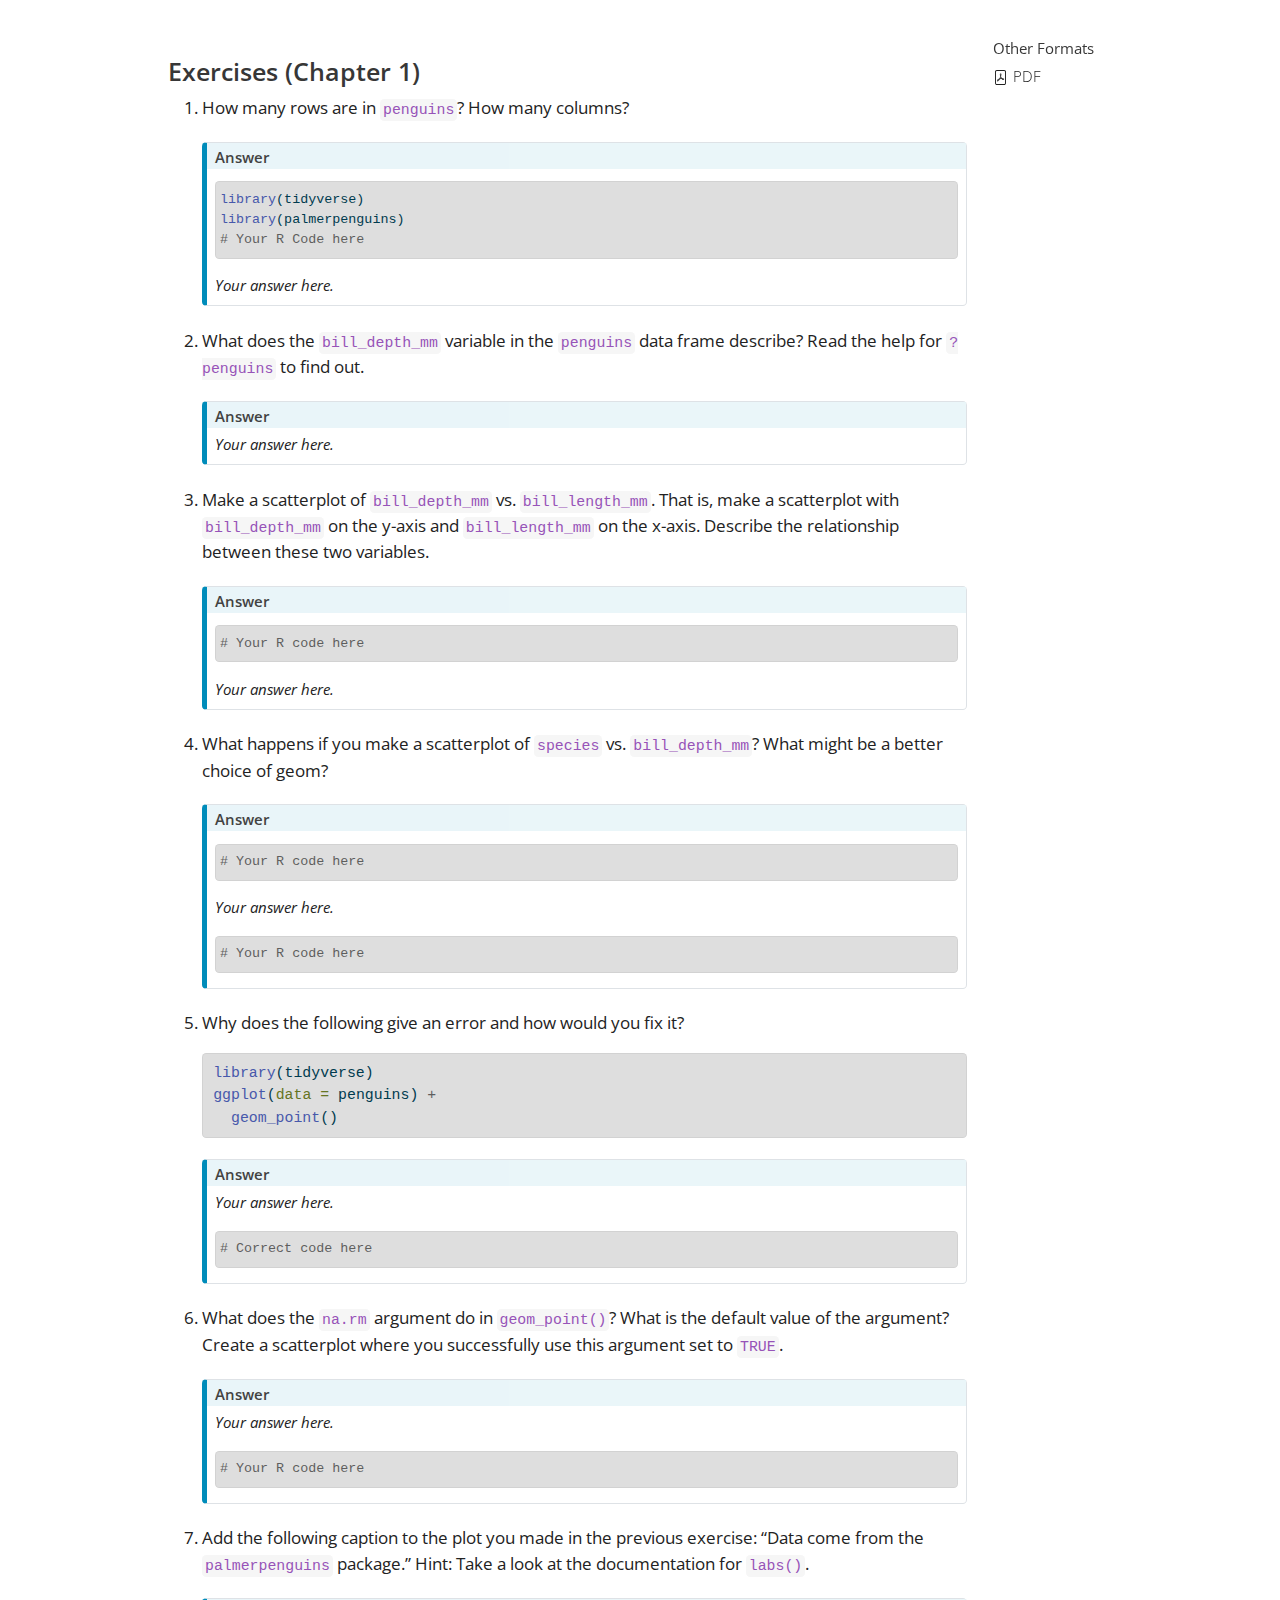
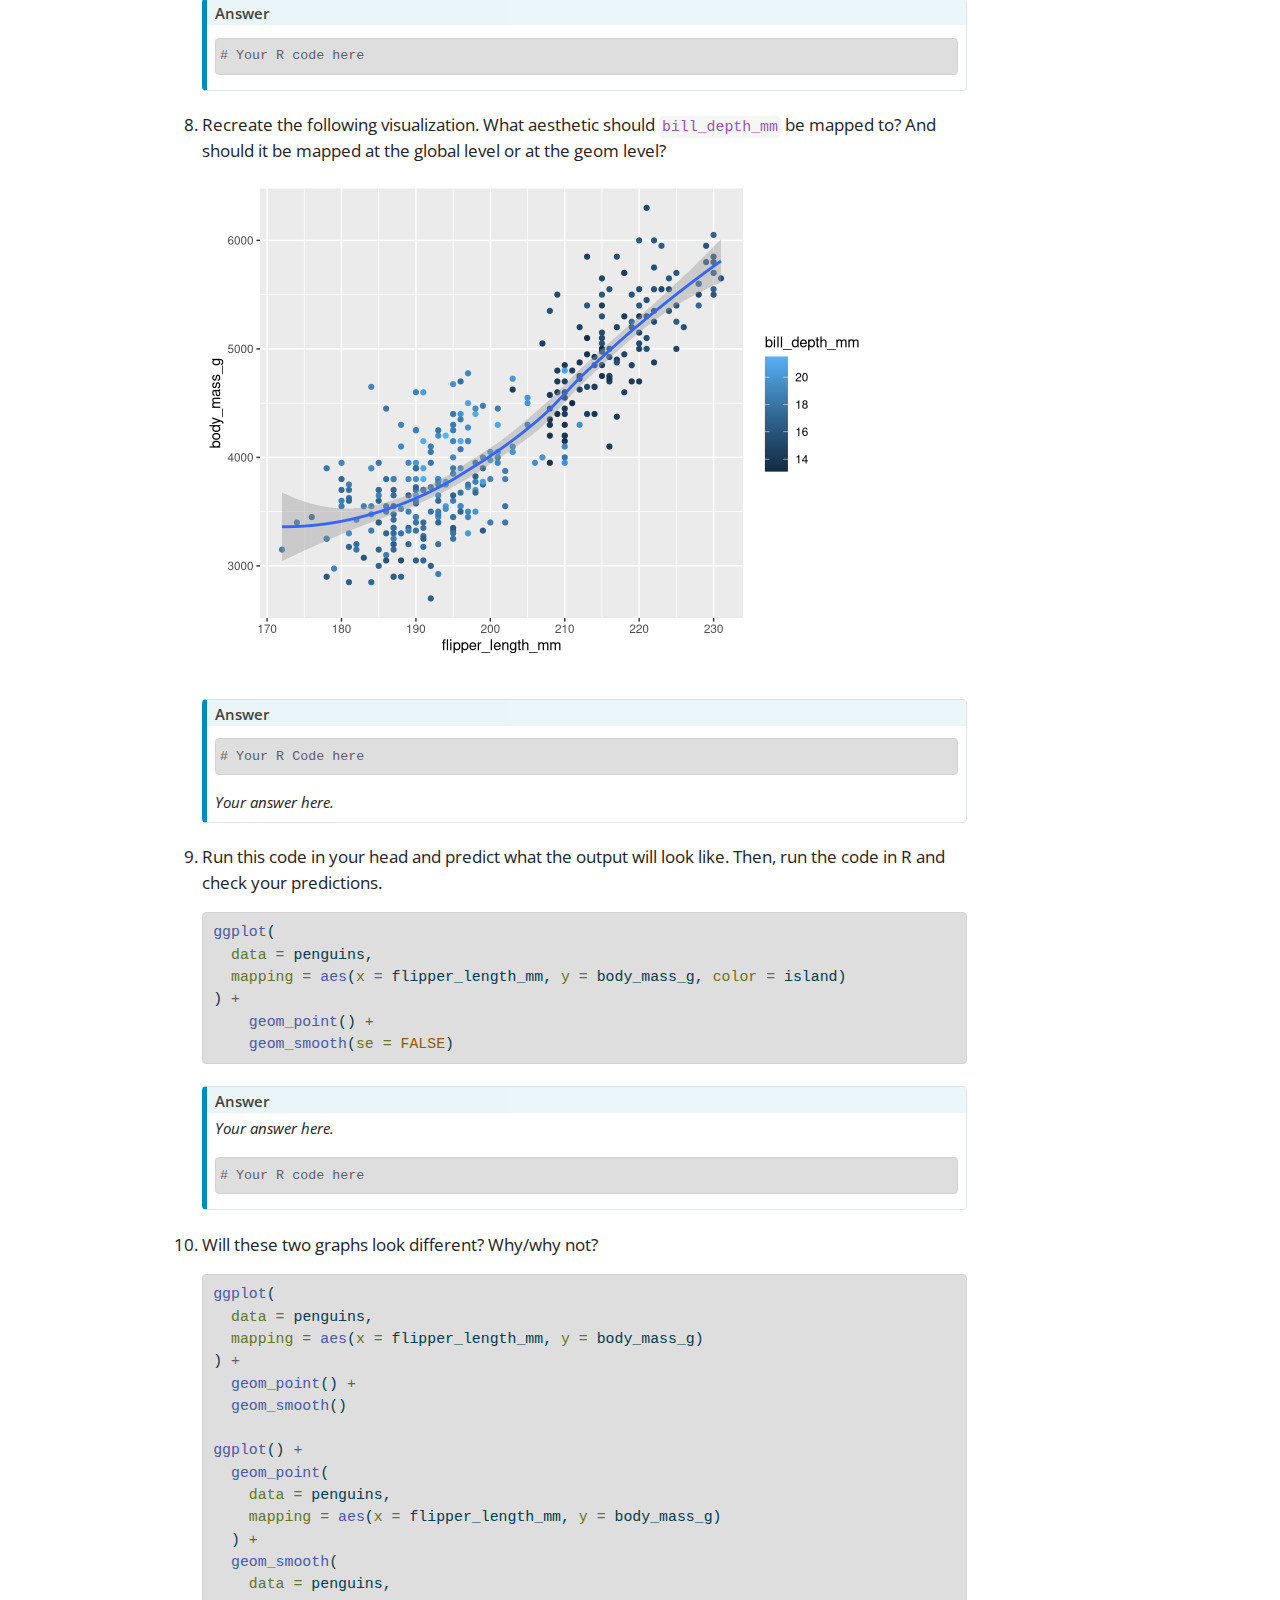
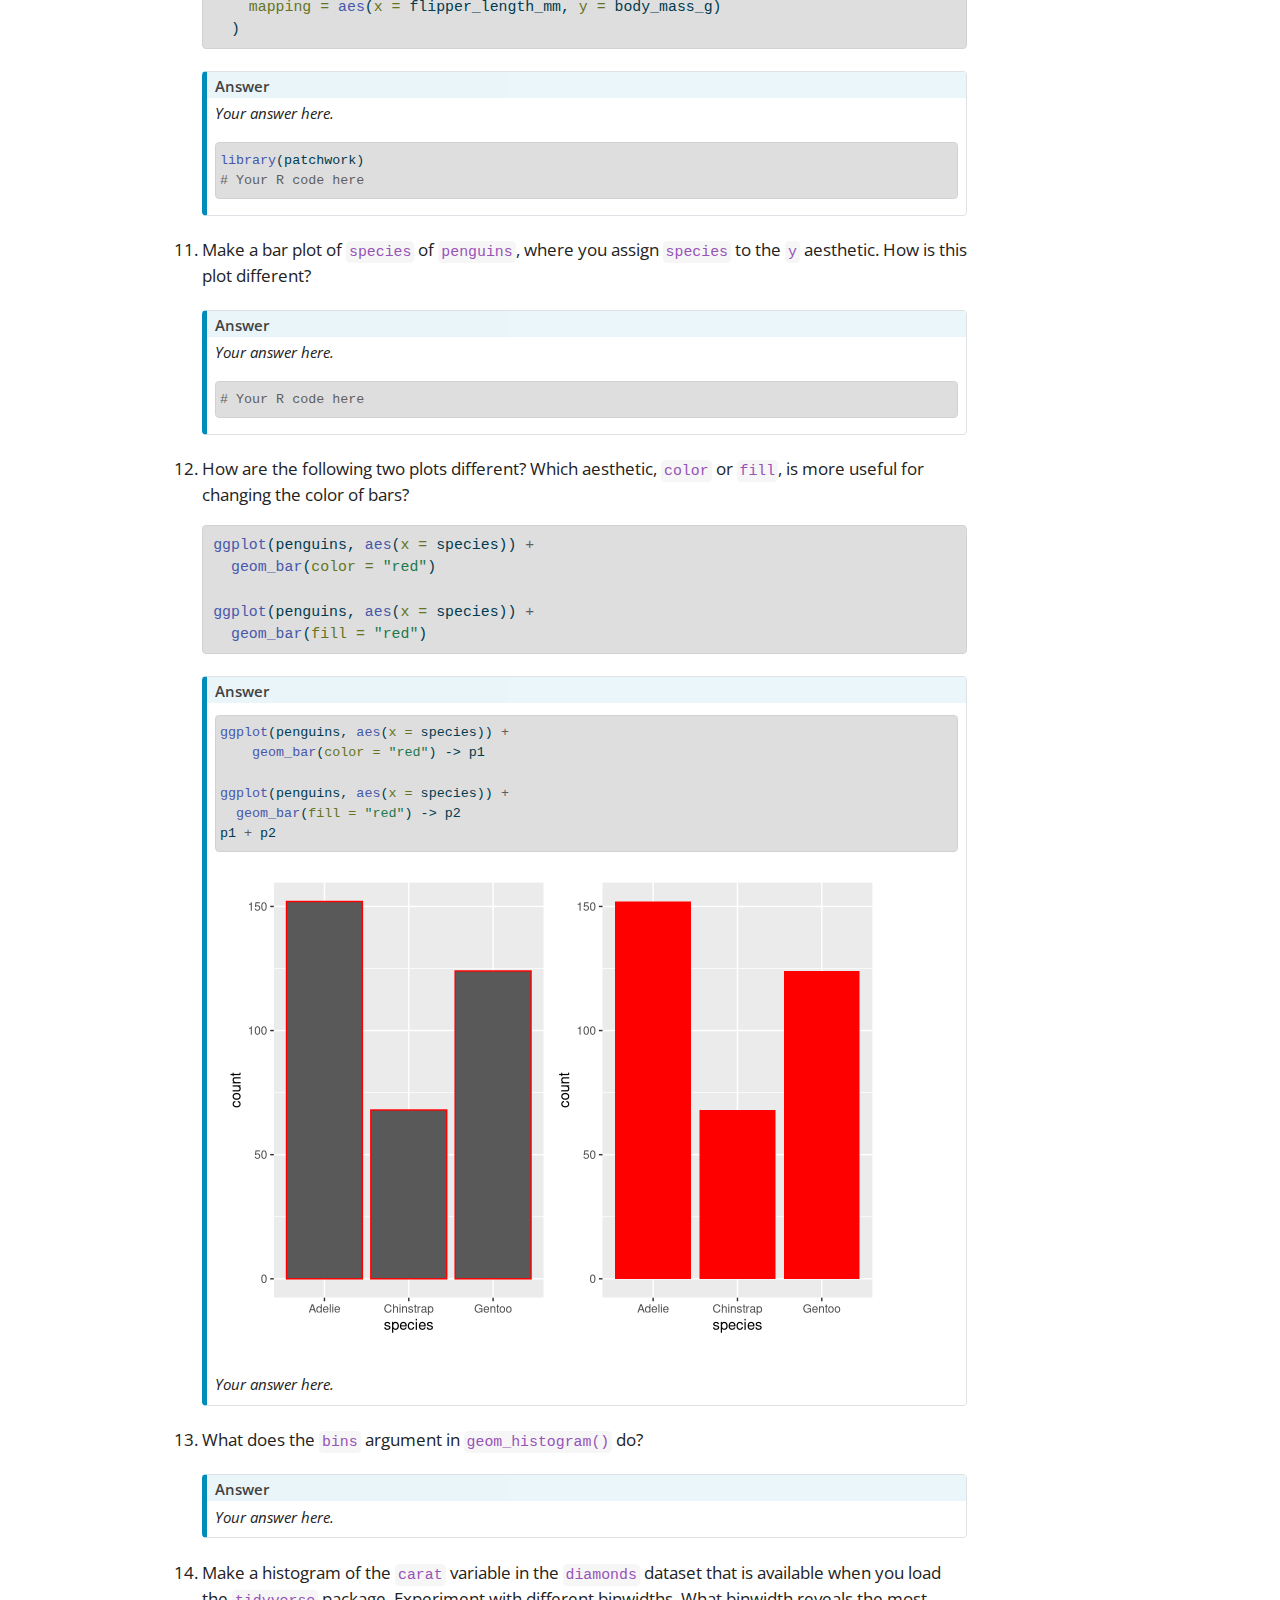
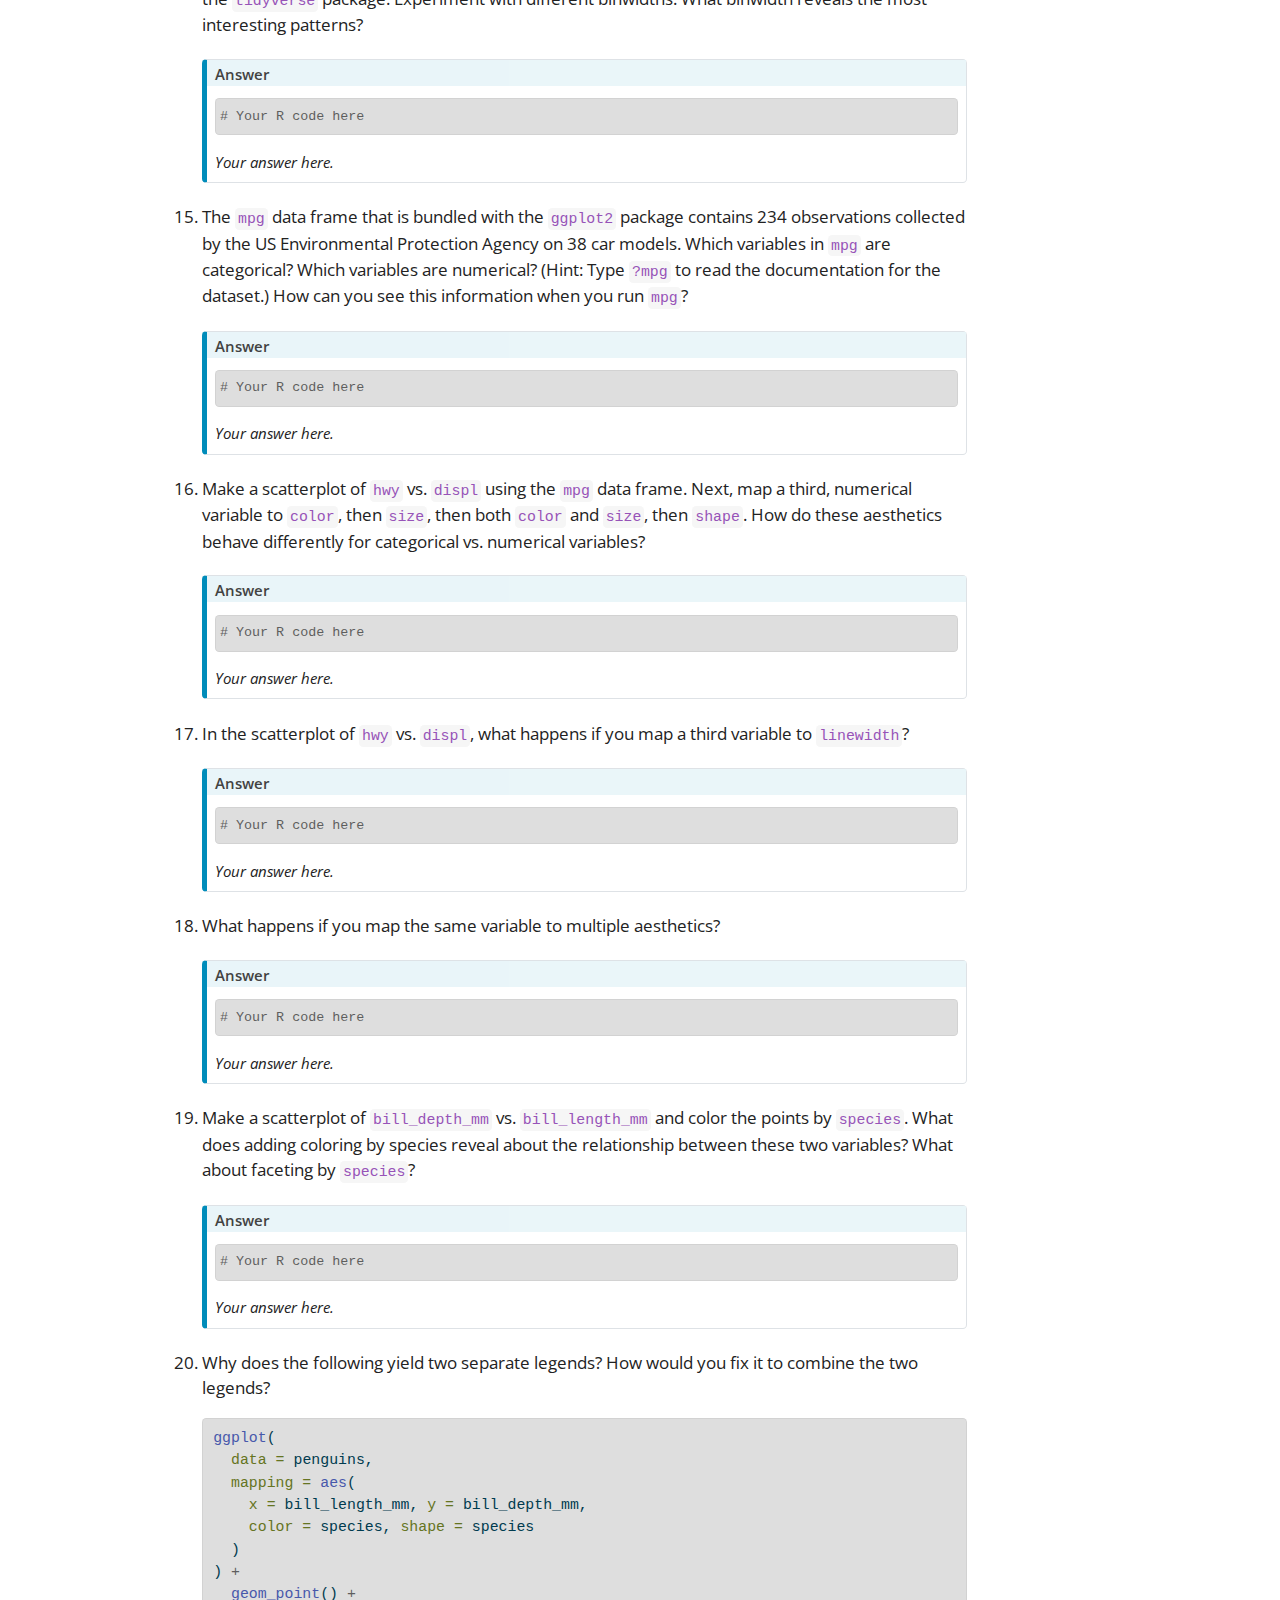
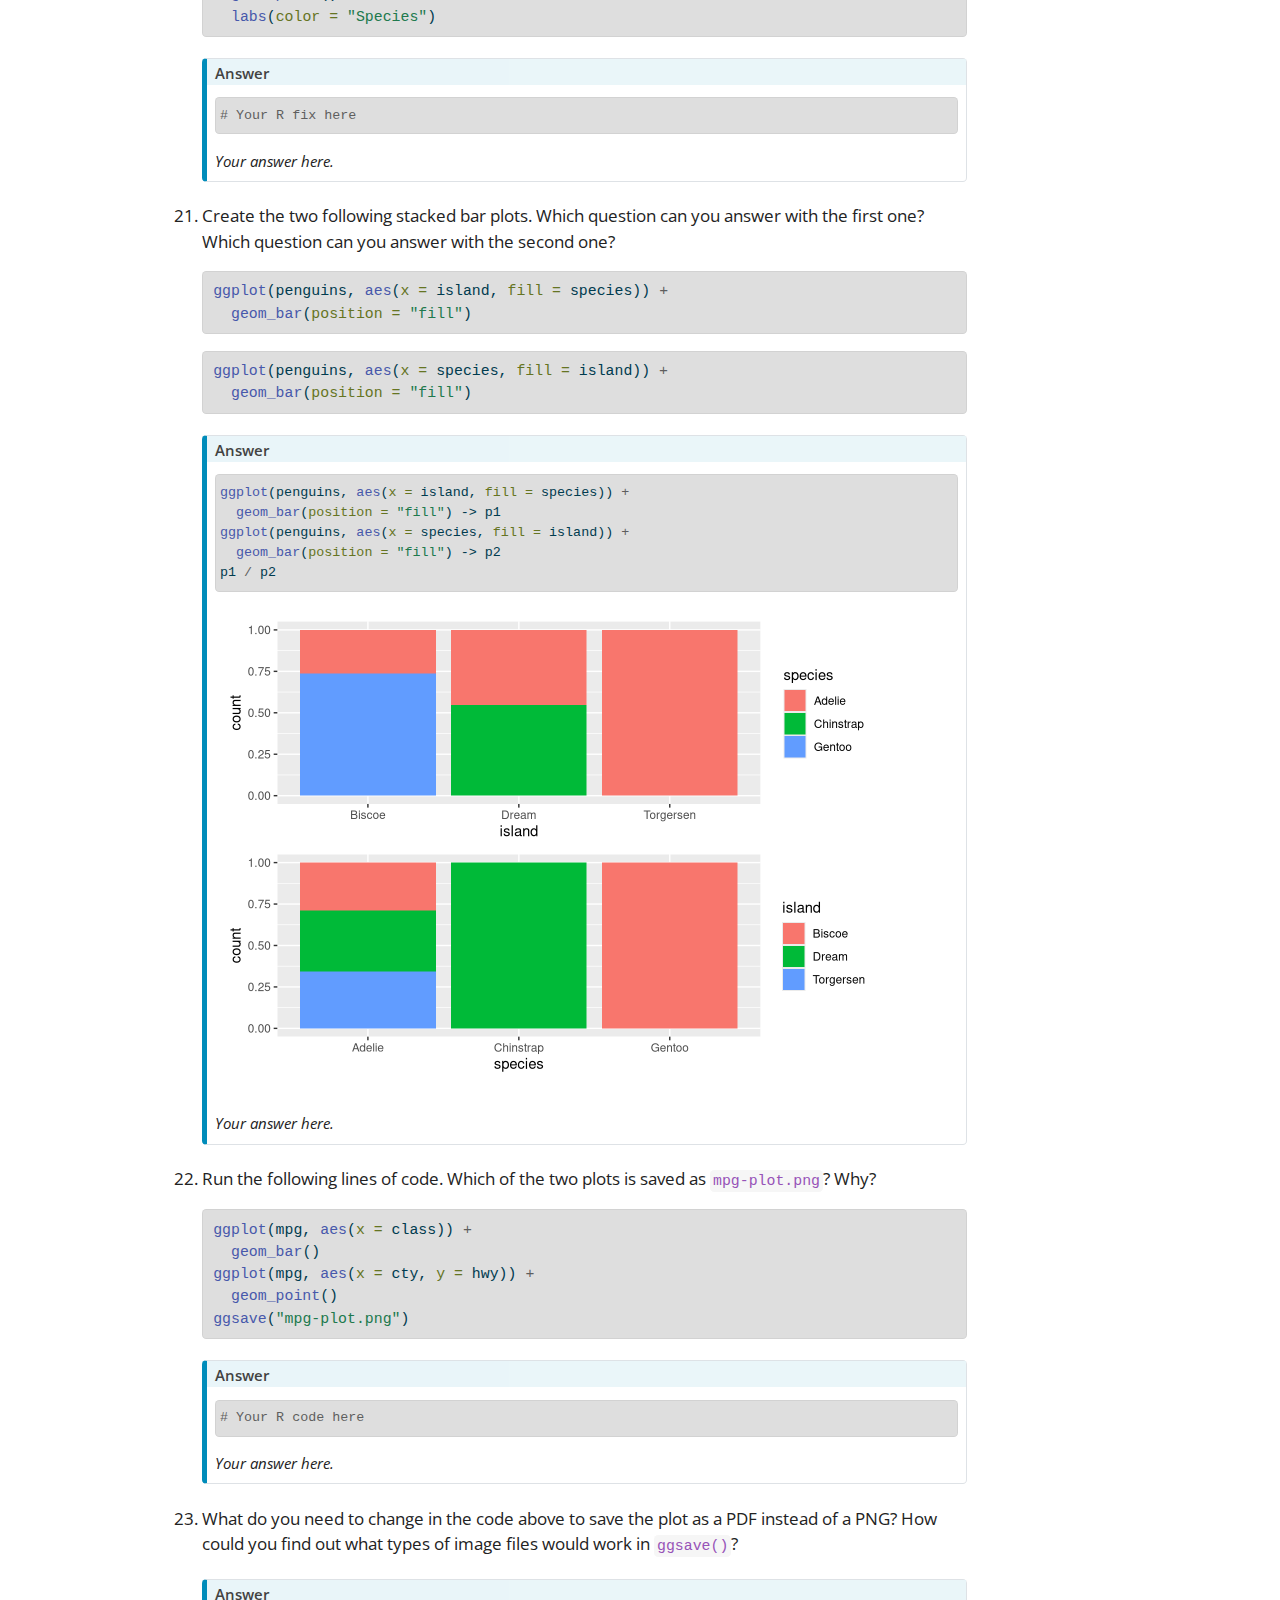
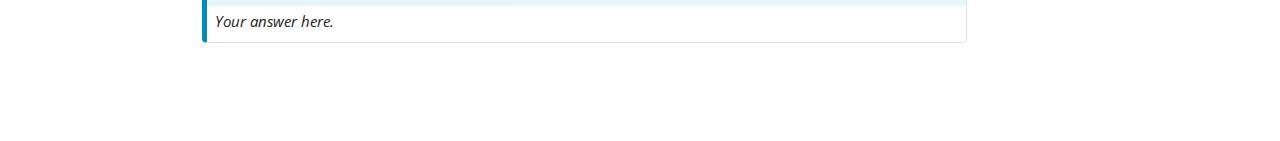
==== docs/CH01.html @ eb2d3bdd "tweakers" ====
<!DOCTYPE html>
<html xmlns="http://www.w3.org/1999/xhtml" lang="en" xml:lang="en"><head>

<meta charset="utf-8">
<meta name="generator" content="quarto-1.3.433">

<meta name="viewport" content="width=device-width, initial-scale=1.0, user-scalable=yes">


<title>ch01</title>
<style>
code{white-space: pre-wrap;}
span.smallcaps{font-variant: small-caps;}
div.columns{display: flex; gap: min(4vw, 1.5em);}
div.column{flex: auto; overflow-x: auto;}
div.hanging-indent{margin-left: 1.5em; text-indent: -1.5em;}
ul.task-list{list-style: none;}
ul.task-list li input[type="checkbox"] {
  width: 0.8em;
  margin: 0 0.8em 0.2em -1em; /* quarto-specific, see https://github.com/quarto-dev/quarto-cli/issues/4556 */ 
  vertical-align: middle;
}
/* CSS for syntax highlighting */
pre > code.sourceCode { white-space: pre; position: relative; }
pre > code.sourceCode > span { display: inline-block; line-height: 1.25; }
pre > code.sourceCode > span:empty { height: 1.2em; }
.sourceCode { overflow: visible; }
code.sourceCode > span { color: inherit; text-decoration: inherit; }
div.sourceCode { margin: 1em 0; }
pre.sourceCode { margin: 0; }
@media screen {
div.sourceCode { overflow: auto; }
}
@media print {
pre > code.sourceCode { white-space: pre-wrap; }
pre > code.sourceCode > span { text-indent: -5em; padding-left: 5em; }
}
pre.numberSource code
  { counter-reset: source-line 0; }
pre.numberSource code > span
  { position: relative; left: -4em; counter-increment: source-line; }
pre.numberSource code > span > a:first-child::before
  { content: counter(source-line);
    position: relative; left: -1em; text-align: right; vertical-align: baseline;
    border: none; display: inline-block;
    -webkit-touch-callout: none; -webkit-user-select: none;
    -khtml-user-select: none; -moz-user-select: none;
    -ms-user-select: none; user-select: none;
    padding: 0 4px; width: 4em;
  }
pre.numberSource { margin-left: 3em;  padding-left: 4px; }
div.sourceCode
  {   }
@media screen {
pre > code.sourceCode > span > a:first-child::before { text-decoration: underline; }
}
</style>


<script src="site_libs/quarto-nav/quarto-nav.js"></script>
<script src="site_libs/clipboard/clipboard.min.js"></script>
<script src="site_libs/quarto-search/autocomplete.umd.js"></script>
<script src="site_libs/quarto-search/fuse.min.js"></script>
<script src="site_libs/quarto-search/quarto-search.js"></script>
<meta name="quarto:offset" content="./">
<script src="site_libs/quarto-html/quarto.js"></script>
<script src="site_libs/quarto-html/popper.min.js"></script>
<script src="site_libs/quarto-html/tippy.umd.min.js"></script>
<script src="site_libs/quarto-html/anchor.min.js"></script>
<link href="site_libs/quarto-html/tippy.css" rel="stylesheet">
<link href="site_libs/quarto-html/quarto-syntax-highlighting.css" rel="stylesheet" id="quarto-text-highlighting-styles">
<script src="site_libs/bootstrap/bootstrap.min.js"></script>
<link href="site_libs/bootstrap/bootstrap-icons.css" rel="stylesheet">
<link href="site_libs/bootstrap/bootstrap.min.css" rel="stylesheet" id="quarto-bootstrap" data-mode="light">
<script id="quarto-search-options" type="application/json">{
  "location": "sidebar",
  "copy-button": false,
  "collapse-after": 3,
  "panel-placement": "start",
  "type": "textbox",
  "limit": 20,
  "language": {
    "search-no-results-text": "No results",
    "search-matching-documents-text": "matching documents",
    "search-copy-link-title": "Copy link to search",
    "search-hide-matches-text": "Hide additional matches",
    "search-more-match-text": "more match in this document",
    "search-more-matches-text": "more matches in this document",
    "search-clear-button-title": "Clear",
    "search-detached-cancel-button-title": "Cancel",
    "search-submit-button-title": "Submit",
    "search-label": "Search"
  }
}</script>


</head>

<body>

<div id="quarto-search-results"></div>
<!-- content -->
<div id="quarto-content" class="quarto-container page-columns page-rows-contents page-layout-article">
<!-- sidebar -->
<!-- margin-sidebar -->
    <div id="quarto-margin-sidebar" class="sidebar margin-sidebar">
        
    <div class="quarto-alternate-formats"><h2>Other Formats</h2><ul><li><a href="CH01.pdf"><i class="bi bi-file-pdf"></i>PDF</a></li></ul></div></div>
<!-- main -->
<main class="content" id="quarto-document-content">



<section id="exercises-chapter-1" class="level3">
<h3 class="anchored" data-anchor-id="exercises-chapter-1">Exercises (Chapter 1)</h3>
<ol type="1">
<li><p>How many rows are in <code>penguins</code>? How many columns?</p>
<div class="callout callout-style-default callout-note no-icon callout-titled" title="Answer">
<div class="callout-header d-flex align-content-center">
<div class="callout-icon-container">
<i class="callout-icon no-icon"></i>
</div>
<div class="callout-title-container flex-fill">
Answer
</div>
</div>
<div class="callout-body-container callout-body">
<div class="cell">
<div class="sourceCode cell-code" id="cb1"><pre class="sourceCode r code-with-copy"><code class="sourceCode r"><span id="cb1-1"><a href="#cb1-1" aria-hidden="true" tabindex="-1"></a><span class="fu">library</span>(tidyverse)</span>
<span id="cb1-2"><a href="#cb1-2" aria-hidden="true" tabindex="-1"></a><span class="fu">library</span>(palmerpenguins)</span>
<span id="cb1-3"><a href="#cb1-3" aria-hidden="true" tabindex="-1"></a><span class="co"># Your R Code here</span></span></code><button title="Copy to Clipboard" class="code-copy-button"><i class="bi"></i></button></pre></div>
</div>
<p><em>Your answer here.</em></p>
</div>
</div></li>
<li><p>What does the <code>bill_depth_mm</code> variable in the <code>penguins</code> data frame describe? Read the help for <code>?penguins</code> to find out.</p>
<div class="callout callout-style-default callout-note no-icon callout-titled" title="Answer">
<div class="callout-header d-flex align-content-center">
<div class="callout-icon-container">
<i class="callout-icon no-icon"></i>
</div>
<div class="callout-title-container flex-fill">
Answer
</div>
</div>
<div class="callout-body-container callout-body">
<p><em>Your answer here.</em></p>
</div>
</div></li>
<li><p>Make a scatterplot of <code>bill_depth_mm</code> vs.&nbsp;<code>bill_length_mm</code>. That is, make a scatterplot with <code>bill_depth_mm</code> on the y-axis and <code>bill_length_mm</code> on the x-axis. Describe the relationship between these two variables.</p>
<div class="callout callout-style-default callout-note no-icon callout-titled" title="Answer">
<div class="callout-header d-flex align-content-center">
<div class="callout-icon-container">
<i class="callout-icon no-icon"></i>
</div>
<div class="callout-title-container flex-fill">
Answer
</div>
</div>
<div class="callout-body-container callout-body">
<div class="cell">
<div class="sourceCode cell-code" id="cb2"><pre class="sourceCode r code-with-copy"><code class="sourceCode r"><span id="cb2-1"><a href="#cb2-1" aria-hidden="true" tabindex="-1"></a><span class="co"># Your R code here</span></span></code><button title="Copy to Clipboard" class="code-copy-button"><i class="bi"></i></button></pre></div>
</div>
<p><em>Your answer here.</em></p>
</div>
</div></li>
<li><p>What happens if you make a scatterplot of <code>species</code> vs.&nbsp;<code>bill_depth_mm</code>? What might be a better choice of geom?</p>
<div class="callout callout-style-default callout-note no-icon callout-titled" title="Answer">
<div class="callout-header d-flex align-content-center">
<div class="callout-icon-container">
<i class="callout-icon no-icon"></i>
</div>
<div class="callout-title-container flex-fill">
Answer
</div>
</div>
<div class="callout-body-container callout-body">
<div class="cell">
<div class="sourceCode cell-code" id="cb3"><pre class="sourceCode r code-with-copy"><code class="sourceCode r"><span id="cb3-1"><a href="#cb3-1" aria-hidden="true" tabindex="-1"></a><span class="co"># Your R code here</span></span></code><button title="Copy to Clipboard" class="code-copy-button"><i class="bi"></i></button></pre></div>
</div>
<p><em>Your answer here.</em></p>
<div class="cell">
<div class="sourceCode cell-code" id="cb4"><pre class="sourceCode r code-with-copy"><code class="sourceCode r"><span id="cb4-1"><a href="#cb4-1" aria-hidden="true" tabindex="-1"></a><span class="co"># Your R code here</span></span></code><button title="Copy to Clipboard" class="code-copy-button"><i class="bi"></i></button></pre></div>
</div>
</div>
</div></li>
<li><p>Why does the following give an error and how would you fix it?</p>
<div class="cell">
<div class="sourceCode cell-code" id="cb5"><pre class="sourceCode r code-with-copy"><code class="sourceCode r"><span id="cb5-1"><a href="#cb5-1" aria-hidden="true" tabindex="-1"></a><span class="fu">library</span>(tidyverse)</span>
<span id="cb5-2"><a href="#cb5-2" aria-hidden="true" tabindex="-1"></a><span class="fu">ggplot</span>(<span class="at">data =</span> penguins) <span class="sc">+</span> </span>
<span id="cb5-3"><a href="#cb5-3" aria-hidden="true" tabindex="-1"></a>  <span class="fu">geom_point</span>()</span></code><button title="Copy to Clipboard" class="code-copy-button"><i class="bi"></i></button></pre></div>
</div>
<div class="callout callout-style-default callout-note no-icon callout-titled" title="Answer">
<div class="callout-header d-flex align-content-center">
<div class="callout-icon-container">
<i class="callout-icon no-icon"></i>
</div>
<div class="callout-title-container flex-fill">
Answer
</div>
</div>
<div class="callout-body-container callout-body">
<p><em>Your answer here.</em></p>
<div class="cell">
<div class="sourceCode cell-code" id="cb6"><pre class="sourceCode r code-with-copy"><code class="sourceCode r"><span id="cb6-1"><a href="#cb6-1" aria-hidden="true" tabindex="-1"></a><span class="co"># Correct code here</span></span></code><button title="Copy to Clipboard" class="code-copy-button"><i class="bi"></i></button></pre></div>
</div>
</div>
</div></li>
<li><p>What does the <code>na.rm</code> argument do in <code>geom_point()</code>? What is the default value of the argument? Create a scatterplot where you successfully use this argument set to <code>TRUE</code>.</p>
<div class="callout callout-style-default callout-note no-icon callout-titled" title="Answer">
<div class="callout-header d-flex align-content-center">
<div class="callout-icon-container">
<i class="callout-icon no-icon"></i>
</div>
<div class="callout-title-container flex-fill">
Answer
</div>
</div>
<div class="callout-body-container callout-body">
<p><em>Your answer here.</em></p>
<div class="cell">
<div class="sourceCode cell-code" id="cb7"><pre class="sourceCode r code-with-copy"><code class="sourceCode r"><span id="cb7-1"><a href="#cb7-1" aria-hidden="true" tabindex="-1"></a><span class="co"># Your R code here</span></span></code><button title="Copy to Clipboard" class="code-copy-button"><i class="bi"></i></button></pre></div>
</div>
</div>
</div></li>
<li><p>Add the following caption to the plot you made in the previous exercise: “Data come from the <code>palmerpenguins</code> package.” Hint: Take a look at the documentation for <code>labs()</code>.</p>
<div class="callout callout-style-default callout-note no-icon callout-titled" title="Answer">
<div class="callout-header d-flex align-content-center">
<div class="callout-icon-container">
<i class="callout-icon no-icon"></i>
</div>
<div class="callout-title-container flex-fill">
Answer
</div>
</div>
<div class="callout-body-container callout-body">
<div class="cell">
<div class="sourceCode cell-code" id="cb8"><pre class="sourceCode r code-with-copy"><code class="sourceCode r"><span id="cb8-1"><a href="#cb8-1" aria-hidden="true" tabindex="-1"></a><span class="co"># Your R code here</span></span></code><button title="Copy to Clipboard" class="code-copy-button"><i class="bi"></i></button></pre></div>
</div>
</div>
</div></li>
<li><p>Recreate the following visualization. What aesthetic should <code>bill_depth_mm</code> be mapped to? And should it be mapped at the global level or at the geom level?</p>
<div class="cell">
<div class="cell-output-display">
<p><img src="CH01_files/figure-html/unnamed-chunk-9-1.png" class="img-fluid" alt="A scatterplot of body mass vs. flipper length of penguins, colored by bill depth. A smooth curve of the relationship between body mass and flipper length is overlaid. The relationship is positive, fairly linear, and moderately strong." width="672"></p>
</div>
</div>
<div class="callout callout-style-default callout-note no-icon callout-titled" title="Answer">
<div class="callout-header d-flex align-content-center">
<div class="callout-icon-container">
<i class="callout-icon no-icon"></i>
</div>
<div class="callout-title-container flex-fill">
Answer
</div>
</div>
<div class="callout-body-container callout-body">
<div class="cell">
<div class="sourceCode cell-code" id="cb9"><pre class="sourceCode r code-with-copy"><code class="sourceCode r"><span id="cb9-1"><a href="#cb9-1" aria-hidden="true" tabindex="-1"></a><span class="co"># Your R Code here</span></span></code><button title="Copy to Clipboard" class="code-copy-button"><i class="bi"></i></button></pre></div>
</div>
<p><em>Your answer here.</em></p>
</div>
</div></li>
<li><p>Run this code in your head and predict what the output will look like. Then, run the code in R and check your predictions.</p>
<div class="cell">
<div class="sourceCode cell-code" id="cb10"><pre class="sourceCode r code-with-copy"><code class="sourceCode r"><span id="cb10-1"><a href="#cb10-1" aria-hidden="true" tabindex="-1"></a><span class="fu">ggplot</span>(</span>
<span id="cb10-2"><a href="#cb10-2" aria-hidden="true" tabindex="-1"></a>  <span class="at">data =</span> penguins,</span>
<span id="cb10-3"><a href="#cb10-3" aria-hidden="true" tabindex="-1"></a>  <span class="at">mapping =</span> <span class="fu">aes</span>(<span class="at">x =</span> flipper_length_mm, <span class="at">y =</span> body_mass_g, <span class="at">color =</span> island)</span>
<span id="cb10-4"><a href="#cb10-4" aria-hidden="true" tabindex="-1"></a>) <span class="sc">+</span></span>
<span id="cb10-5"><a href="#cb10-5" aria-hidden="true" tabindex="-1"></a>    <span class="fu">geom_point</span>() <span class="sc">+</span></span>
<span id="cb10-6"><a href="#cb10-6" aria-hidden="true" tabindex="-1"></a>    <span class="fu">geom_smooth</span>(<span class="at">se =</span> <span class="cn">FALSE</span>)</span></code><button title="Copy to Clipboard" class="code-copy-button"><i class="bi"></i></button></pre></div>
</div>
<div class="callout callout-style-default callout-note no-icon callout-titled" title="Answer">
<div class="callout-header d-flex align-content-center">
<div class="callout-icon-container">
<i class="callout-icon no-icon"></i>
</div>
<div class="callout-title-container flex-fill">
Answer
</div>
</div>
<div class="callout-body-container callout-body">
<p><em>Your answer here.</em></p>
<div class="cell">
<div class="sourceCode cell-code" id="cb11"><pre class="sourceCode r code-with-copy"><code class="sourceCode r"><span id="cb11-1"><a href="#cb11-1" aria-hidden="true" tabindex="-1"></a><span class="co"># Your R code here</span></span></code><button title="Copy to Clipboard" class="code-copy-button"><i class="bi"></i></button></pre></div>
</div>
</div>
</div></li>
<li><p>Will these two graphs look different? Why/why not?</p>
<div class="cell">
<div class="sourceCode cell-code" id="cb12"><pre class="sourceCode r code-with-copy"><code class="sourceCode r"><span id="cb12-1"><a href="#cb12-1" aria-hidden="true" tabindex="-1"></a><span class="fu">ggplot</span>(</span>
<span id="cb12-2"><a href="#cb12-2" aria-hidden="true" tabindex="-1"></a>  <span class="at">data =</span> penguins,</span>
<span id="cb12-3"><a href="#cb12-3" aria-hidden="true" tabindex="-1"></a>  <span class="at">mapping =</span> <span class="fu">aes</span>(<span class="at">x =</span> flipper_length_mm, <span class="at">y =</span> body_mass_g)</span>
<span id="cb12-4"><a href="#cb12-4" aria-hidden="true" tabindex="-1"></a>) <span class="sc">+</span></span>
<span id="cb12-5"><a href="#cb12-5" aria-hidden="true" tabindex="-1"></a>  <span class="fu">geom_point</span>() <span class="sc">+</span></span>
<span id="cb12-6"><a href="#cb12-6" aria-hidden="true" tabindex="-1"></a>  <span class="fu">geom_smooth</span>()</span>
<span id="cb12-7"><a href="#cb12-7" aria-hidden="true" tabindex="-1"></a></span>
<span id="cb12-8"><a href="#cb12-8" aria-hidden="true" tabindex="-1"></a><span class="fu">ggplot</span>() <span class="sc">+</span></span>
<span id="cb12-9"><a href="#cb12-9" aria-hidden="true" tabindex="-1"></a>  <span class="fu">geom_point</span>(</span>
<span id="cb12-10"><a href="#cb12-10" aria-hidden="true" tabindex="-1"></a>    <span class="at">data =</span> penguins,</span>
<span id="cb12-11"><a href="#cb12-11" aria-hidden="true" tabindex="-1"></a>    <span class="at">mapping =</span> <span class="fu">aes</span>(<span class="at">x =</span> flipper_length_mm, <span class="at">y =</span> body_mass_g)</span>
<span id="cb12-12"><a href="#cb12-12" aria-hidden="true" tabindex="-1"></a>  ) <span class="sc">+</span></span>
<span id="cb12-13"><a href="#cb12-13" aria-hidden="true" tabindex="-1"></a>  <span class="fu">geom_smooth</span>(</span>
<span id="cb12-14"><a href="#cb12-14" aria-hidden="true" tabindex="-1"></a>    <span class="at">data =</span> penguins,</span>
<span id="cb12-15"><a href="#cb12-15" aria-hidden="true" tabindex="-1"></a>    <span class="at">mapping =</span> <span class="fu">aes</span>(<span class="at">x =</span> flipper_length_mm, <span class="at">y =</span> body_mass_g)</span>
<span id="cb12-16"><a href="#cb12-16" aria-hidden="true" tabindex="-1"></a>  )</span></code><button title="Copy to Clipboard" class="code-copy-button"><i class="bi"></i></button></pre></div>
</div>
<div class="callout callout-style-default callout-note no-icon callout-titled" title="Answer">
<div class="callout-header d-flex align-content-center">
<div class="callout-icon-container">
<i class="callout-icon no-icon"></i>
</div>
<div class="callout-title-container flex-fill">
Answer
</div>
</div>
<div class="callout-body-container callout-body">
<p><em>Your answer here.</em></p>
<div class="cell">
<div class="sourceCode cell-code" id="cb13"><pre class="sourceCode r code-with-copy"><code class="sourceCode r"><span id="cb13-1"><a href="#cb13-1" aria-hidden="true" tabindex="-1"></a><span class="fu">library</span>(patchwork)</span>
<span id="cb13-2"><a href="#cb13-2" aria-hidden="true" tabindex="-1"></a><span class="co"># Your R code here</span></span></code><button title="Copy to Clipboard" class="code-copy-button"><i class="bi"></i></button></pre></div>
</div>
</div>
</div></li>
<li><p>Make a bar plot of <code>species</code> of <code>penguins</code>, where you assign <code>species</code> to the <code>y</code> aesthetic. How is this plot different?</p>
<div class="callout callout-style-default callout-note no-icon callout-titled" title="Answer">
<div class="callout-header d-flex align-content-center">
<div class="callout-icon-container">
<i class="callout-icon no-icon"></i>
</div>
<div class="callout-title-container flex-fill">
Answer
</div>
</div>
<div class="callout-body-container callout-body">
<p><em>Your answer here.</em></p>
<div class="cell">
<div class="sourceCode cell-code" id="cb14"><pre class="sourceCode r code-with-copy"><code class="sourceCode r"><span id="cb14-1"><a href="#cb14-1" aria-hidden="true" tabindex="-1"></a><span class="co"># Your R code here</span></span></code><button title="Copy to Clipboard" class="code-copy-button"><i class="bi"></i></button></pre></div>
</div>
</div>
</div></li>
<li><p>How are the following two plots different? Which aesthetic, <code>color</code> or <code>fill</code>, is more useful for changing the color of bars?</p>
<div class="cell">
<div class="sourceCode cell-code" id="cb15"><pre class="sourceCode r code-with-copy"><code class="sourceCode r"><span id="cb15-1"><a href="#cb15-1" aria-hidden="true" tabindex="-1"></a><span class="fu">ggplot</span>(penguins, <span class="fu">aes</span>(<span class="at">x =</span> species)) <span class="sc">+</span></span>
<span id="cb15-2"><a href="#cb15-2" aria-hidden="true" tabindex="-1"></a>  <span class="fu">geom_bar</span>(<span class="at">color =</span> <span class="st">"red"</span>)</span>
<span id="cb15-3"><a href="#cb15-3" aria-hidden="true" tabindex="-1"></a></span>
<span id="cb15-4"><a href="#cb15-4" aria-hidden="true" tabindex="-1"></a><span class="fu">ggplot</span>(penguins, <span class="fu">aes</span>(<span class="at">x =</span> species)) <span class="sc">+</span></span>
<span id="cb15-5"><a href="#cb15-5" aria-hidden="true" tabindex="-1"></a>  <span class="fu">geom_bar</span>(<span class="at">fill =</span> <span class="st">"red"</span>)</span></code><button title="Copy to Clipboard" class="code-copy-button"><i class="bi"></i></button></pre></div>
</div>
<div class="callout callout-style-default callout-note no-icon callout-titled" title="Answer">
<div class="callout-header d-flex align-content-center">
<div class="callout-icon-container">
<i class="callout-icon no-icon"></i>
</div>
<div class="callout-title-container flex-fill">
Answer
</div>
</div>
<div class="callout-body-container callout-body">
<div class="cell">
<div class="sourceCode cell-code" id="cb16"><pre class="sourceCode r code-with-copy"><code class="sourceCode r"><span id="cb16-1"><a href="#cb16-1" aria-hidden="true" tabindex="-1"></a><span class="fu">ggplot</span>(penguins, <span class="fu">aes</span>(<span class="at">x =</span> species)) <span class="sc">+</span></span>
<span id="cb16-2"><a href="#cb16-2" aria-hidden="true" tabindex="-1"></a>    <span class="fu">geom_bar</span>(<span class="at">color =</span> <span class="st">"red"</span>) <span class="ot">-&gt;</span> p1</span>
<span id="cb16-3"><a href="#cb16-3" aria-hidden="true" tabindex="-1"></a></span>
<span id="cb16-4"><a href="#cb16-4" aria-hidden="true" tabindex="-1"></a><span class="fu">ggplot</span>(penguins, <span class="fu">aes</span>(<span class="at">x =</span> species)) <span class="sc">+</span></span>
<span id="cb16-5"><a href="#cb16-5" aria-hidden="true" tabindex="-1"></a>  <span class="fu">geom_bar</span>(<span class="at">fill =</span> <span class="st">"red"</span>) <span class="ot">-&gt;</span> p2</span>
<span id="cb16-6"><a href="#cb16-6" aria-hidden="true" tabindex="-1"></a>p1 <span class="sc">+</span> p2</span></code><button title="Copy to Clipboard" class="code-copy-button"><i class="bi"></i></button></pre></div>
<div class="cell-output-display">
<p><img src="CH01_files/figure-html/unnamed-chunk-17-1.png" class="img-fluid" width="672"></p>
</div>
</div>
<p><em>Your answer here.</em></p>
</div>
</div></li>
<li><p>What does the <code>bins</code> argument in <code>geom_histogram()</code> do?</p>
<div class="callout callout-style-default callout-note no-icon callout-titled" title="Answer">
<div class="callout-header d-flex align-content-center">
<div class="callout-icon-container">
<i class="callout-icon no-icon"></i>
</div>
<div class="callout-title-container flex-fill">
Answer
</div>
</div>
<div class="callout-body-container callout-body">
<p><em>Your answer here.</em></p>
</div>
</div></li>
<li><p>Make a histogram of the <code>carat</code> variable in the <code>diamonds</code> dataset that is available when you load the <code>tidyverse</code> package. Experiment with different binwidths. What binwidth reveals the most interesting patterns?</p>
<div class="callout callout-style-default callout-note no-icon callout-titled" title="Answer">
<div class="callout-header d-flex align-content-center">
<div class="callout-icon-container">
<i class="callout-icon no-icon"></i>
</div>
<div class="callout-title-container flex-fill">
Answer
</div>
</div>
<div class="callout-body-container callout-body">
<div class="cell">
<div class="sourceCode cell-code" id="cb17"><pre class="sourceCode r code-with-copy"><code class="sourceCode r"><span id="cb17-1"><a href="#cb17-1" aria-hidden="true" tabindex="-1"></a><span class="co"># Your R code here</span></span></code><button title="Copy to Clipboard" class="code-copy-button"><i class="bi"></i></button></pre></div>
</div>
<p><em>Your answer here.</em></p>
</div>
</div></li>
<li><p>The <code>mpg</code> data frame that is bundled with the <code>ggplot2</code> package contains 234 observations collected by the US Environmental Protection Agency on 38 car models. Which variables in <code>mpg</code> are categorical? Which variables are numerical? (Hint: Type <code>?mpg</code> to read the documentation for the dataset.) How can you see this information when you run <code>mpg</code>?</p>
<div class="callout callout-style-default callout-note no-icon callout-titled" title="Answer">
<div class="callout-header d-flex align-content-center">
<div class="callout-icon-container">
<i class="callout-icon no-icon"></i>
</div>
<div class="callout-title-container flex-fill">
Answer
</div>
</div>
<div class="callout-body-container callout-body">
<div class="cell">
<div class="sourceCode cell-code" id="cb18"><pre class="sourceCode r code-with-copy"><code class="sourceCode r"><span id="cb18-1"><a href="#cb18-1" aria-hidden="true" tabindex="-1"></a><span class="co"># Your R code here</span></span></code><button title="Copy to Clipboard" class="code-copy-button"><i class="bi"></i></button></pre></div>
</div>
<p><em>Your answer here.</em></p>
</div>
</div></li>
<li><p>Make a scatterplot of <code>hwy</code> vs.&nbsp;<code>displ</code> using the <code>mpg</code> data frame. Next, map a third, numerical variable to <code>color</code>, then <code>size</code>, then both <code>color</code> and <code>size</code>, then <code>shape</code>. How do these aesthetics behave differently for categorical vs.&nbsp;numerical variables?</p>
<div class="callout callout-style-default callout-note no-icon callout-titled" title="Answer">
<div class="callout-header d-flex align-content-center">
<div class="callout-icon-container">
<i class="callout-icon no-icon"></i>
</div>
<div class="callout-title-container flex-fill">
Answer
</div>
</div>
<div class="callout-body-container callout-body">
<div class="cell">
<div class="sourceCode cell-code" id="cb19"><pre class="sourceCode r code-with-copy"><code class="sourceCode r"><span id="cb19-1"><a href="#cb19-1" aria-hidden="true" tabindex="-1"></a><span class="co"># Your R code here</span></span></code><button title="Copy to Clipboard" class="code-copy-button"><i class="bi"></i></button></pre></div>
</div>
<p><em>Your answer here.</em></p>
</div>
</div></li>
<li><p>In the scatterplot of <code>hwy</code> vs.&nbsp;<code>displ</code>, what happens if you map a third variable to <code>linewidth</code>?</p>
<div class="callout callout-style-default callout-note no-icon callout-titled" title="Answer">
<div class="callout-header d-flex align-content-center">
<div class="callout-icon-container">
<i class="callout-icon no-icon"></i>
</div>
<div class="callout-title-container flex-fill">
Answer
</div>
</div>
<div class="callout-body-container callout-body">
<div class="cell">
<div class="sourceCode cell-code" id="cb20"><pre class="sourceCode r code-with-copy"><code class="sourceCode r"><span id="cb20-1"><a href="#cb20-1" aria-hidden="true" tabindex="-1"></a><span class="co"># Your R code here</span></span></code><button title="Copy to Clipboard" class="code-copy-button"><i class="bi"></i></button></pre></div>
</div>
<p><em>Your answer here.</em></p>
</div>
</div></li>
<li><p>What happens if you map the same variable to multiple aesthetics?</p>
<div class="callout callout-style-default callout-note no-icon callout-titled" title="Answer">
<div class="callout-header d-flex align-content-center">
<div class="callout-icon-container">
<i class="callout-icon no-icon"></i>
</div>
<div class="callout-title-container flex-fill">
Answer
</div>
</div>
<div class="callout-body-container callout-body">
<div class="cell">
<div class="sourceCode cell-code" id="cb21"><pre class="sourceCode r code-with-copy"><code class="sourceCode r"><span id="cb21-1"><a href="#cb21-1" aria-hidden="true" tabindex="-1"></a><span class="co"># Your R code here</span></span></code><button title="Copy to Clipboard" class="code-copy-button"><i class="bi"></i></button></pre></div>
</div>
<p><em>Your answer here.</em></p>
</div>
</div></li>
<li><p>Make a scatterplot of <code>bill_depth_mm</code> vs.&nbsp;<code>bill_length_mm</code> and color the points by <code>species</code>. What does adding coloring by species reveal about the relationship between these two variables? What about faceting by <code>species</code>?</p>
<div class="callout callout-style-default callout-note no-icon callout-titled" title="Answer">
<div class="callout-header d-flex align-content-center">
<div class="callout-icon-container">
<i class="callout-icon no-icon"></i>
</div>
<div class="callout-title-container flex-fill">
Answer
</div>
</div>
<div class="callout-body-container callout-body">
<div class="cell">
<div class="sourceCode cell-code" id="cb22"><pre class="sourceCode r code-with-copy"><code class="sourceCode r"><span id="cb22-1"><a href="#cb22-1" aria-hidden="true" tabindex="-1"></a><span class="co"># Your R code here</span></span></code><button title="Copy to Clipboard" class="code-copy-button"><i class="bi"></i></button></pre></div>
</div>
<p><em>Your answer here.</em></p>
</div>
</div></li>
<li><p>Why does the following yield two separate legends? How would you fix it to combine the two legends?</p>
<div class="cell">
<div class="sourceCode cell-code" id="cb23"><pre class="sourceCode r code-with-copy"><code class="sourceCode r"><span id="cb23-1"><a href="#cb23-1" aria-hidden="true" tabindex="-1"></a><span class="fu">ggplot</span>(</span>
<span id="cb23-2"><a href="#cb23-2" aria-hidden="true" tabindex="-1"></a>  <span class="at">data =</span> penguins,</span>
<span id="cb23-3"><a href="#cb23-3" aria-hidden="true" tabindex="-1"></a>  <span class="at">mapping =</span> <span class="fu">aes</span>(</span>
<span id="cb23-4"><a href="#cb23-4" aria-hidden="true" tabindex="-1"></a>    <span class="at">x =</span> bill_length_mm, <span class="at">y =</span> bill_depth_mm, </span>
<span id="cb23-5"><a href="#cb23-5" aria-hidden="true" tabindex="-1"></a>    <span class="at">color =</span> species, <span class="at">shape =</span> species</span>
<span id="cb23-6"><a href="#cb23-6" aria-hidden="true" tabindex="-1"></a>  )</span>
<span id="cb23-7"><a href="#cb23-7" aria-hidden="true" tabindex="-1"></a>) <span class="sc">+</span></span>
<span id="cb23-8"><a href="#cb23-8" aria-hidden="true" tabindex="-1"></a>  <span class="fu">geom_point</span>() <span class="sc">+</span></span>
<span id="cb23-9"><a href="#cb23-9" aria-hidden="true" tabindex="-1"></a>  <span class="fu">labs</span>(<span class="at">color =</span> <span class="st">"Species"</span>)</span></code><button title="Copy to Clipboard" class="code-copy-button"><i class="bi"></i></button></pre></div>
</div>
<div class="callout callout-style-default callout-note no-icon callout-titled" title="Answer">
<div class="callout-header d-flex align-content-center">
<div class="callout-icon-container">
<i class="callout-icon no-icon"></i>
</div>
<div class="callout-title-container flex-fill">
Answer
</div>
</div>
<div class="callout-body-container callout-body">
<div class="cell">
<div class="sourceCode cell-code" id="cb24"><pre class="sourceCode r code-with-copy"><code class="sourceCode r"><span id="cb24-1"><a href="#cb24-1" aria-hidden="true" tabindex="-1"></a><span class="co"># Your R fix here</span></span></code><button title="Copy to Clipboard" class="code-copy-button"><i class="bi"></i></button></pre></div>
</div>
<p><em>Your answer here.</em></p>
</div>
</div></li>
<li><p>Create the two following stacked bar plots. Which question can you answer with the first one? Which question can you answer with the second one?</p>
<div class="cell">
<div class="sourceCode cell-code" id="cb25"><pre class="sourceCode r code-with-copy"><code class="sourceCode r"><span id="cb25-1"><a href="#cb25-1" aria-hidden="true" tabindex="-1"></a><span class="fu">ggplot</span>(penguins, <span class="fu">aes</span>(<span class="at">x =</span> island, <span class="at">fill =</span> species)) <span class="sc">+</span></span>
<span id="cb25-2"><a href="#cb25-2" aria-hidden="true" tabindex="-1"></a>  <span class="fu">geom_bar</span>(<span class="at">position =</span> <span class="st">"fill"</span>)</span></code><button title="Copy to Clipboard" class="code-copy-button"><i class="bi"></i></button></pre></div>
<div class="sourceCode cell-code" id="cb26"><pre class="sourceCode r code-with-copy"><code class="sourceCode r"><span id="cb26-1"><a href="#cb26-1" aria-hidden="true" tabindex="-1"></a><span class="fu">ggplot</span>(penguins, <span class="fu">aes</span>(<span class="at">x =</span> species, <span class="at">fill =</span> island)) <span class="sc">+</span></span>
<span id="cb26-2"><a href="#cb26-2" aria-hidden="true" tabindex="-1"></a>  <span class="fu">geom_bar</span>(<span class="at">position =</span> <span class="st">"fill"</span>)</span></code><button title="Copy to Clipboard" class="code-copy-button"><i class="bi"></i></button></pre></div>
</div>
<div class="callout callout-style-default callout-note no-icon callout-titled" title="Answer">
<div class="callout-header d-flex align-content-center">
<div class="callout-icon-container">
<i class="callout-icon no-icon"></i>
</div>
<div class="callout-title-container flex-fill">
Answer
</div>
</div>
<div class="callout-body-container callout-body">
<div class="cell">
<div class="sourceCode cell-code" id="cb27"><pre class="sourceCode r code-with-copy"><code class="sourceCode r"><span id="cb27-1"><a href="#cb27-1" aria-hidden="true" tabindex="-1"></a><span class="fu">ggplot</span>(penguins, <span class="fu">aes</span>(<span class="at">x =</span> island, <span class="at">fill =</span> species)) <span class="sc">+</span></span>
<span id="cb27-2"><a href="#cb27-2" aria-hidden="true" tabindex="-1"></a>  <span class="fu">geom_bar</span>(<span class="at">position =</span> <span class="st">"fill"</span>) <span class="ot">-&gt;</span> p1</span>
<span id="cb27-3"><a href="#cb27-3" aria-hidden="true" tabindex="-1"></a><span class="fu">ggplot</span>(penguins, <span class="fu">aes</span>(<span class="at">x =</span> species, <span class="at">fill =</span> island)) <span class="sc">+</span></span>
<span id="cb27-4"><a href="#cb27-4" aria-hidden="true" tabindex="-1"></a>  <span class="fu">geom_bar</span>(<span class="at">position =</span> <span class="st">"fill"</span>) <span class="ot">-&gt;</span> p2</span>
<span id="cb27-5"><a href="#cb27-5" aria-hidden="true" tabindex="-1"></a>p1 <span class="sc">/</span> p2</span></code><button title="Copy to Clipboard" class="code-copy-button"><i class="bi"></i></button></pre></div>
<div class="cell-output-display">
<p><img src="CH01_files/figure-html/unnamed-chunk-27-1.png" class="img-fluid" width="672"></p>
</div>
</div>
<p><em>Your answer here.</em></p>
</div>
</div></li>
<li><p>Run the following lines of code. Which of the two plots is saved as <code>mpg-plot.png</code>? Why?</p>
<div class="cell">
<div class="sourceCode cell-code" id="cb28"><pre class="sourceCode r code-with-copy"><code class="sourceCode r"><span id="cb28-1"><a href="#cb28-1" aria-hidden="true" tabindex="-1"></a><span class="fu">ggplot</span>(mpg, <span class="fu">aes</span>(<span class="at">x =</span> class)) <span class="sc">+</span></span>
<span id="cb28-2"><a href="#cb28-2" aria-hidden="true" tabindex="-1"></a>  <span class="fu">geom_bar</span>()</span>
<span id="cb28-3"><a href="#cb28-3" aria-hidden="true" tabindex="-1"></a><span class="fu">ggplot</span>(mpg, <span class="fu">aes</span>(<span class="at">x =</span> cty, <span class="at">y =</span> hwy)) <span class="sc">+</span></span>
<span id="cb28-4"><a href="#cb28-4" aria-hidden="true" tabindex="-1"></a>  <span class="fu">geom_point</span>()</span>
<span id="cb28-5"><a href="#cb28-5" aria-hidden="true" tabindex="-1"></a><span class="fu">ggsave</span>(<span class="st">"mpg-plot.png"</span>)</span></code><button title="Copy to Clipboard" class="code-copy-button"><i class="bi"></i></button></pre></div>
</div>
<div class="callout callout-style-default callout-note no-icon callout-titled" title="Answer">
<div class="callout-header d-flex align-content-center">
<div class="callout-icon-container">
<i class="callout-icon no-icon"></i>
</div>
<div class="callout-title-container flex-fill">
Answer
</div>
</div>
<div class="callout-body-container callout-body">
<div class="cell">
<div class="sourceCode cell-code" id="cb29"><pre class="sourceCode r code-with-copy"><code class="sourceCode r"><span id="cb29-1"><a href="#cb29-1" aria-hidden="true" tabindex="-1"></a><span class="co"># Your R code here</span></span></code><button title="Copy to Clipboard" class="code-copy-button"><i class="bi"></i></button></pre></div>
</div>
<p><em>Your answer here.</em></p>
</div>
</div></li>
<li><p>What do you need to change in the code above to save the plot as a PDF instead of a PNG? How could you find out what types of image files would work in <code>ggsave()</code>?</p>
<div class="callout callout-style-default callout-note no-icon callout-titled" title="Answer">
<div class="callout-header d-flex align-content-center">
<div class="callout-icon-container">
<i class="callout-icon no-icon"></i>
</div>
<div class="callout-title-container flex-fill">
Answer
</div>
</div>
<div class="callout-body-container callout-body">
<p><em>Your answer here.</em></p>
</div>
</div></li>
</ol>


</section>

</main> <!-- /main -->
<script id="quarto-html-after-body" type="application/javascript">
window.document.addEventListener("DOMContentLoaded", function (event) {
  const toggleBodyColorMode = (bsSheetEl) => {
    const mode = bsSheetEl.getAttribute("data-mode");
    const bodyEl = window.document.querySelector("body");
    if (mode === "dark") {
      bodyEl.classList.add("quarto-dark");
      bodyEl.classList.remove("quarto-light");
    } else {
      bodyEl.classList.add("quarto-light");
      bodyEl.classList.remove("quarto-dark");
    }
  }
  const toggleBodyColorPrimary = () => {
    const bsSheetEl = window.document.querySelector("link#quarto-bootstrap");
    if (bsSheetEl) {
      toggleBodyColorMode(bsSheetEl);
    }
  }
  toggleBodyColorPrimary();  
  const icon = "";
  const anchorJS = new window.AnchorJS();
  anchorJS.options = {
    placement: 'right',
    icon: icon
  };
  anchorJS.add('.anchored');
  const isCodeAnnotation = (el) => {
    for (const clz of el.classList) {
      if (clz.startsWith('code-annotation-')) {                     
        return true;
      }
    }
    return false;
  }
  const clipboard = new window.ClipboardJS('.code-copy-button', {
    text: function(trigger) {
      const codeEl = trigger.previousElementSibling.cloneNode(true);
      for (const childEl of codeEl.children) {
        if (isCodeAnnotation(childEl)) {
          childEl.remove();
        }
      }
      return codeEl.innerText;
    }
  });
  clipboard.on('success', function(e) {
    // button target
    const button = e.trigger;
    // don't keep focus
    button.blur();
    // flash "checked"
    button.classList.add('code-copy-button-checked');
    var currentTitle = button.getAttribute("title");
    button.setAttribute("title", "Copied!");
    let tooltip;
    if (window.bootstrap) {
      button.setAttribute("data-bs-toggle", "tooltip");
      button.setAttribute("data-bs-placement", "left");
      button.setAttribute("data-bs-title", "Copied!");
      tooltip = new bootstrap.Tooltip(button, 
        { trigger: "manual", 
          customClass: "code-copy-button-tooltip",
          offset: [0, -8]});
      tooltip.show();    
    }
    setTimeout(function() {
      if (tooltip) {
        tooltip.hide();
        button.removeAttribute("data-bs-title");
        button.removeAttribute("data-bs-toggle");
        button.removeAttribute("data-bs-placement");
      }
      button.setAttribute("title", currentTitle);
      button.classList.remove('code-copy-button-checked');
    }, 1000);
    // clear code selection
    e.clearSelection();
  });
  function tippyHover(el, contentFn) {
    const config = {
      allowHTML: true,
      content: contentFn,
      maxWidth: 500,
      delay: 100,
      arrow: false,
      appendTo: function(el) {
          return el.parentElement;
      },
      interactive: true,
      interactiveBorder: 10,
      theme: 'quarto',
      placement: 'bottom-start'
    };
    window.tippy(el, config); 
  }
  const noterefs = window.document.querySelectorAll('a[role="doc-noteref"]');
  for (var i=0; i<noterefs.length; i++) {
    const ref = noterefs[i];
    tippyHover(ref, function() {
      // use id or data attribute instead here
      let href = ref.getAttribute('data-footnote-href') || ref.getAttribute('href');
      try { href = new URL(href).hash; } catch {}
      const id = href.replace(/^#\/?/, "");
      const note = window.document.getElementById(id);
      return note.innerHTML;
    });
  }
      let selectedAnnoteEl;
      const selectorForAnnotation = ( cell, annotation) => {
        let cellAttr = 'data-code-cell="' + cell + '"';
        let lineAttr = 'data-code-annotation="' +  annotation + '"';
        const selector = 'span[' + cellAttr + '][' + lineAttr + ']';
        return selector;
      }
      const selectCodeLines = (annoteEl) => {
        const doc = window.document;
        const targetCell = annoteEl.getAttribute("data-target-cell");
        const targetAnnotation = annoteEl.getAttribute("data-target-annotation");
        const annoteSpan = window.document.querySelector(selectorForAnnotation(targetCell, targetAnnotation));
        const lines = annoteSpan.getAttribute("data-code-lines").split(",");
        const lineIds = lines.map((line) => {
          return targetCell + "-" + line;
        })
        let top = null;
        let height = null;
        let parent = null;
        if (lineIds.length > 0) {
            //compute the position of the single el (top and bottom and make a div)
            const el = window.document.getElementById(lineIds[0]);
            top = el.offsetTop;
            height = el.offsetHeight;
            parent = el.parentElement.parentElement;
          if (lineIds.length > 1) {
            const lastEl = window.document.getElementById(lineIds[lineIds.length - 1]);
            const bottom = lastEl.offsetTop + lastEl.offsetHeight;
            height = bottom - top;
          }
          if (top !== null && height !== null && parent !== null) {
            // cook up a div (if necessary) and position it 
            let div = window.document.getElementById("code-annotation-line-highlight");
            if (div === null) {
              div = window.document.createElement("div");
              div.setAttribute("id", "code-annotation-line-highlight");
              div.style.position = 'absolute';
              parent.appendChild(div);
            }
            div.style.top = top - 2 + "px";
            div.style.height = height + 4 + "px";
            let gutterDiv = window.document.getElementById("code-annotation-line-highlight-gutter");
            if (gutterDiv === null) {
              gutterDiv = window.document.createElement("div");
              gutterDiv.setAttribute("id", "code-annotation-line-highlight-gutter");
              gutterDiv.style.position = 'absolute';
              const codeCell = window.document.getElementById(targetCell);
              const gutter = codeCell.querySelector('.code-annotation-gutter');
              gutter.appendChild(gutterDiv);
            }
            gutterDiv.style.top = top - 2 + "px";
            gutterDiv.style.height = height + 4 + "px";
          }
          selectedAnnoteEl = annoteEl;
        }
      };
      const unselectCodeLines = () => {
        const elementsIds = ["code-annotation-line-highlight", "code-annotation-line-highlight-gutter"];
        elementsIds.forEach((elId) => {
          const div = window.document.getElementById(elId);
          if (div) {
            div.remove();
          }
        });
        selectedAnnoteEl = undefined;
      };
      // Attach click handler to the DT
      const annoteDls = window.document.querySelectorAll('dt[data-target-cell]');
      for (const annoteDlNode of annoteDls) {
        annoteDlNode.addEventListener('click', (event) => {
          const clickedEl = event.target;
          if (clickedEl !== selectedAnnoteEl) {
            unselectCodeLines();
            const activeEl = window.document.querySelector('dt[data-target-cell].code-annotation-active');
            if (activeEl) {
              activeEl.classList.remove('code-annotation-active');
            }
            selectCodeLines(clickedEl);
            clickedEl.classList.add('code-annotation-active');
          } else {
            // Unselect the line
            unselectCodeLines();
            clickedEl.classList.remove('code-annotation-active');
          }
        });
      }
  const findCites = (el) => {
    const parentEl = el.parentElement;
    if (parentEl) {
      const cites = parentEl.dataset.cites;
      if (cites) {
        return {
          el,
          cites: cites.split(' ')
        };
      } else {
        return findCites(el.parentElement)
      }
    } else {
      return undefined;
    }
  };
  var bibliorefs = window.document.querySelectorAll('a[role="doc-biblioref"]');
  for (var i=0; i<bibliorefs.length; i++) {
    const ref = bibliorefs[i];
    const citeInfo = findCites(ref);
    if (citeInfo) {
      tippyHover(citeInfo.el, function() {
        var popup = window.document.createElement('div');
        citeInfo.cites.forEach(function(cite) {
          var citeDiv = window.document.createElement('div');
          citeDiv.classList.add('hanging-indent');
          citeDiv.classList.add('csl-entry');
          var biblioDiv = window.document.getElementById('ref-' + cite);
          if (biblioDiv) {
            citeDiv.innerHTML = biblioDiv.innerHTML;
          }
          popup.appendChild(citeDiv);
        });
        return popup.innerHTML;
      });
    }
  }
});
</script>
</div> <!-- /content -->



</body></html>
---- docs/site_libs/quarto-html/tippy.css ----
.tippy-box[data-animation=fade][data-state=hidden]{opacity:0}[data-tippy-root]{max-width:calc(100vw - 10px)}.tippy-box{position:relative;background-color:#333;color:#fff;border-radius:4px;font-size:14px;line-height:1.4;white-space:normal;outline:0;transition-property:transform,visibility,opacity}.tippy-box[data-placement^=top]>.tippy-arrow{bottom:0}.tippy-box[data-placement^=top]>.tippy-arrow:before{bottom:-7px;left:0;border-width:8px 8px 0;border-top-color:initial;transform-origin:center top}.tippy-box[data-placement^=bottom]>.tippy-arrow{top:0}.tippy-box[data-placement^=bottom]>.tippy-arrow:before{top:-7px;left:0;border-width:0 8px 8px;border-bottom-color:initial;transform-origin:center bottom}.tippy-box[data-placement^=left]>.tippy-arrow{right:0}.tippy-box[data-placement^=left]>.tippy-arrow:before{border-width:8px 0 8px 8px;border-left-color:initial;right:-7px;transform-origin:center left}.tippy-box[data-placement^=right]>.tippy-arrow{left:0}.tippy-box[data-placement^=right]>.tippy-arrow:before{left:-7px;border-width:8px 8px 8px 0;border-right-color:initial;transform-origin:center right}.tippy-box[data-inertia][data-state=visible]{transition-timing-function:cubic-bezier(.54,1.5,.38,1.11)}.tippy-arrow{width:16px;height:16px;color:#333}.tippy-arrow:before{content:"";position:absolute;border-color:transparent;border-style:solid}.tippy-content{position:relative;padding:5px 9px;z-index:1}
---- docs/site_libs/quarto-html/quarto-syntax-highlighting.css ----
/* quarto syntax highlight colors */
:root {
  --quarto-hl-ot-color: #003B4F;
  --quarto-hl-at-color: #657422;
  --quarto-hl-ss-color: #20794D;
  --quarto-hl-an-color: #5E5E5E;
  --quarto-hl-fu-color: #4758AB;
  --quarto-hl-st-color: #20794D;
  --quarto-hl-cf-color: #003B4F;
  --quarto-hl-op-color: #5E5E5E;
  --quarto-hl-er-color: #AD0000;
  --quarto-hl-bn-color: #AD0000;
  --quarto-hl-al-color: #AD0000;
  --quarto-hl-va-color: #111111;
  --quarto-hl-bu-color: inherit;
  --quarto-hl-ex-color: inherit;
  --quarto-hl-pp-color: #AD0000;
  --quarto-hl-in-color: #5E5E5E;
  --quarto-hl-vs-color: #20794D;
  --quarto-hl-wa-color: #5E5E5E;
  --quarto-hl-do-color: #5E5E5E;
  --quarto-hl-im-color: #00769E;
  --quarto-hl-ch-color: #20794D;
  --quarto-hl-dt-color: #AD0000;
  --quarto-hl-fl-color: #AD0000;
  --quarto-hl-co-color: #5E5E5E;
  --quarto-hl-cv-color: #5E5E5E;
  --quarto-hl-cn-color: #8f5902;
  --quarto-hl-sc-color: #5E5E5E;
  --quarto-hl-dv-color: #AD0000;
  --quarto-hl-kw-color: #003B4F;
}

/* other quarto variables */
:root {
  --quarto-font-monospace: SFMono-Regular, Menlo, Monaco, Consolas, "Liberation Mono", "Courier New", monospace;
}

pre > code.sourceCode > span {
  color: #003B4F;
}

code span {
  color: #003B4F;
}

code.sourceCode > span {
  color: #003B4F;
}

div.sourceCode,
div.sourceCode pre.sourceCode {
  color: #003B4F;
}

code span.ot {
  color: #003B4F;
  font-style: inherit;
}

code span.at {
  color: #657422;
  font-style: inherit;
}

code span.ss {
  color: #20794D;
  font-style: inherit;
}

code span.an {
  color: #5E5E5E;
  font-style: inherit;
}

code span.fu {
  color: #4758AB;
  font-style: inherit;
}

code span.st {
  color: #20794D;
  font-style: inherit;
}

code span.cf {
  color: #003B4F;
  font-style: inherit;
}

code span.op {
  color: #5E5E5E;
  font-style: inherit;
}

code span.er {
  color: #AD0000;
  font-style: inherit;
}

code span.bn {
  color: #AD0000;
  font-style: inherit;
}

code span.al {
  color: #AD0000;
  font-style: inherit;
}

code span.va {
  color: #111111;
  font-style: inherit;
}

code span.bu {
  font-style: inherit;
}

code span.ex {
  font-style: inherit;
}

code span.pp {
  color: #AD0000;
  font-style: inherit;
}

code span.in {
  color: #5E5E5E;
  font-style: inherit;
}

code span.vs {
  color: #20794D;
  font-style: inherit;
}

code span.wa {
  color: #5E5E5E;
  font-style: italic;
}

code span.do {
  color: #5E5E5E;
  font-style: italic;
}

code span.im {
  color: #00769E;
  font-style: inherit;
}

code span.ch {
  color: #20794D;
  font-style: inherit;
}

code span.dt {
  color: #AD0000;
  font-style: inherit;
}

code span.fl {
  color: #AD0000;
  font-style: inherit;
}

code span.co {
  color: #5E5E5E;
  font-style: inherit;
}

code span.cv {
  color: #5E5E5E;
  font-style: italic;
}

code span.cn {
  color: #8f5902;
  font-style: inherit;
}

code span.sc {
  color: #5E5E5E;
  font-style: inherit;
}

code span.dv {
  color: #AD0000;
  font-style: inherit;
}

code span.kw {
  color: #003B4F;
  font-style: inherit;
}

.prevent-inlining {
  content: "</";
}

/*# sourceMappingURL=debc5d5d77c3f9108843748ff7464032.css.map */
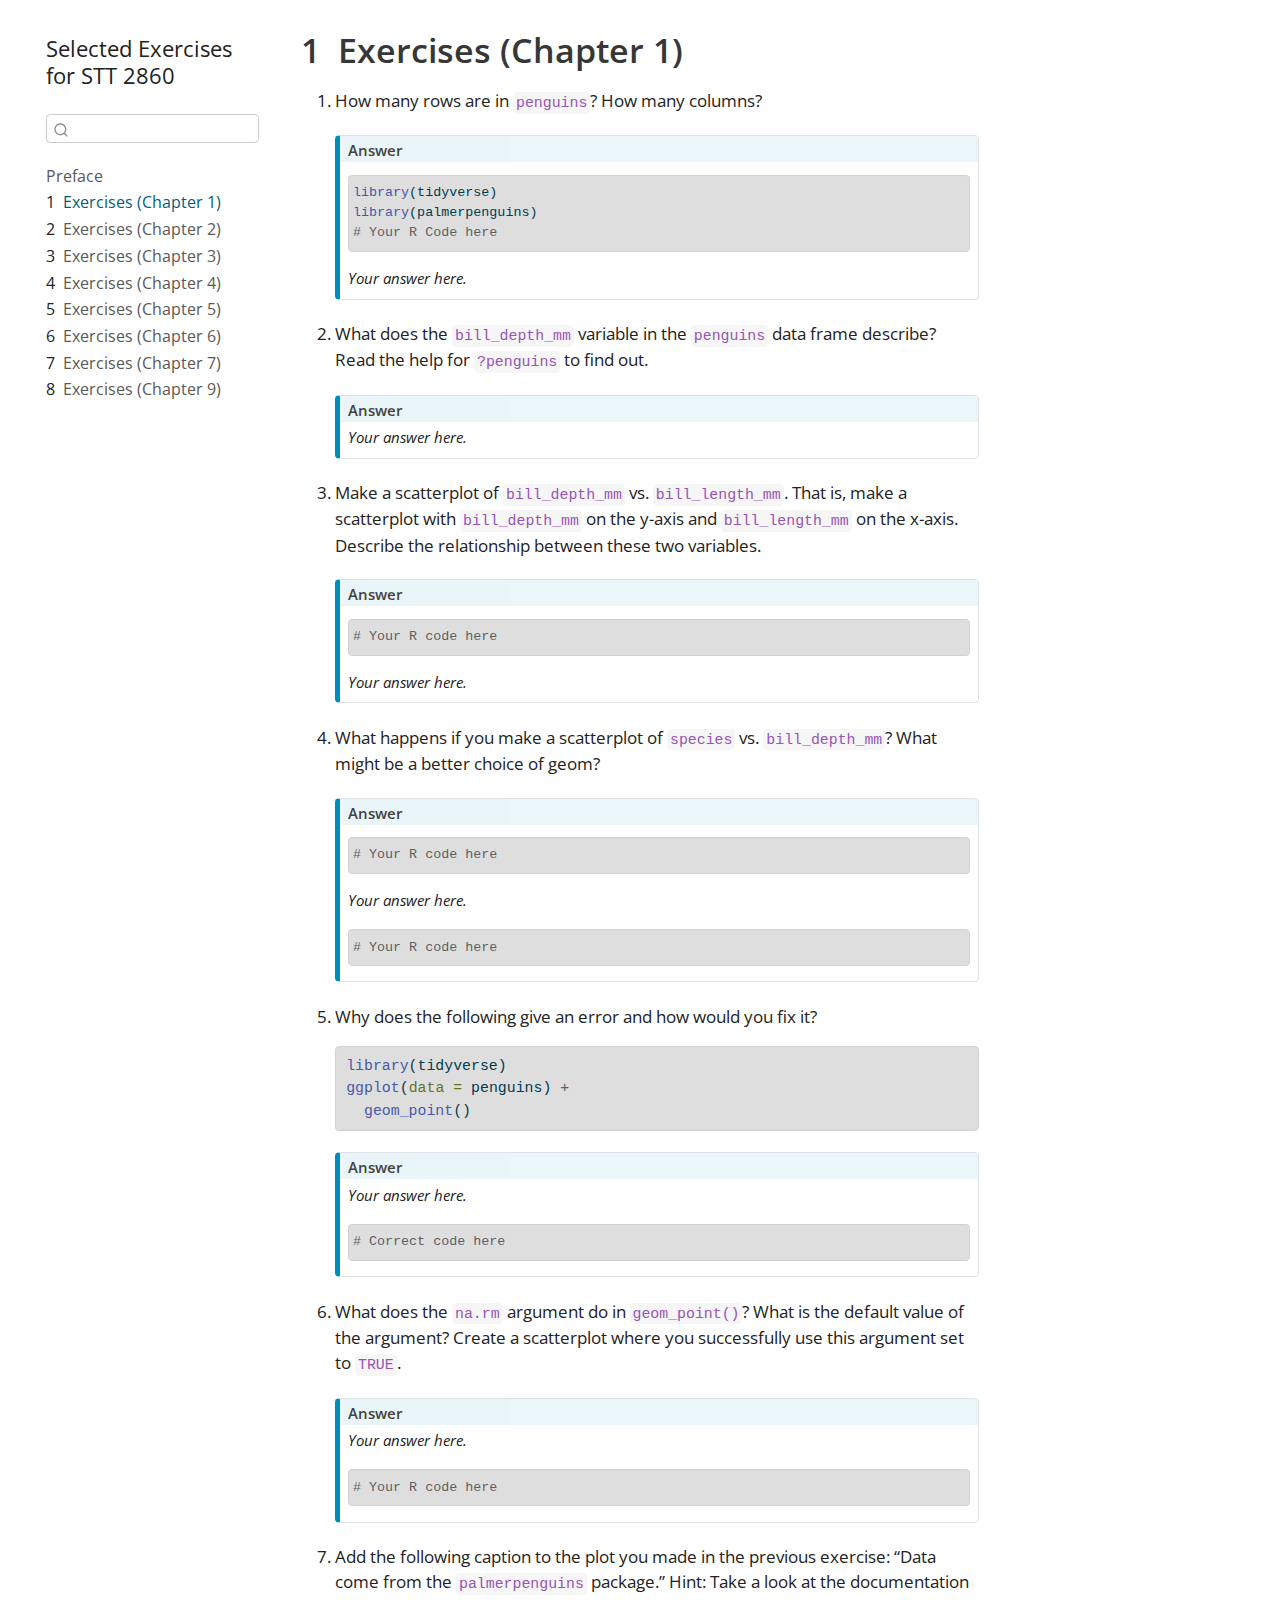
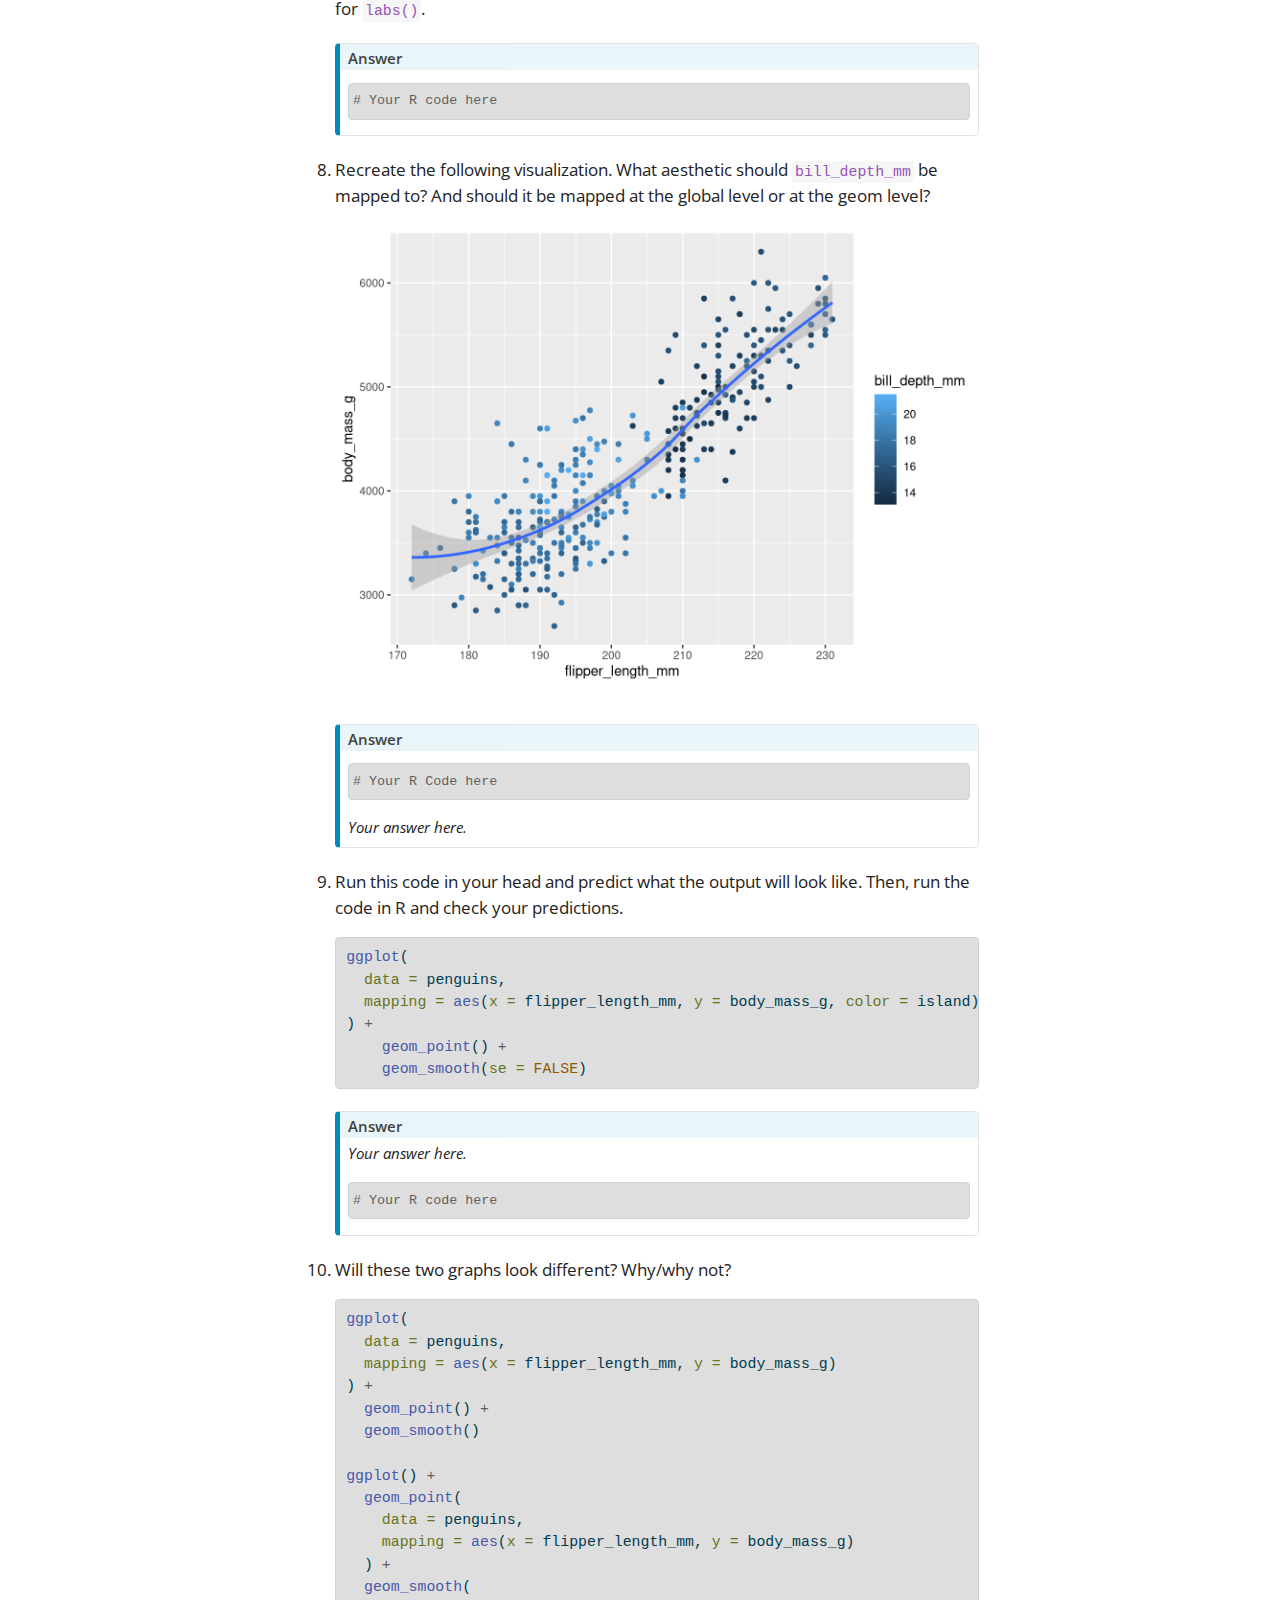
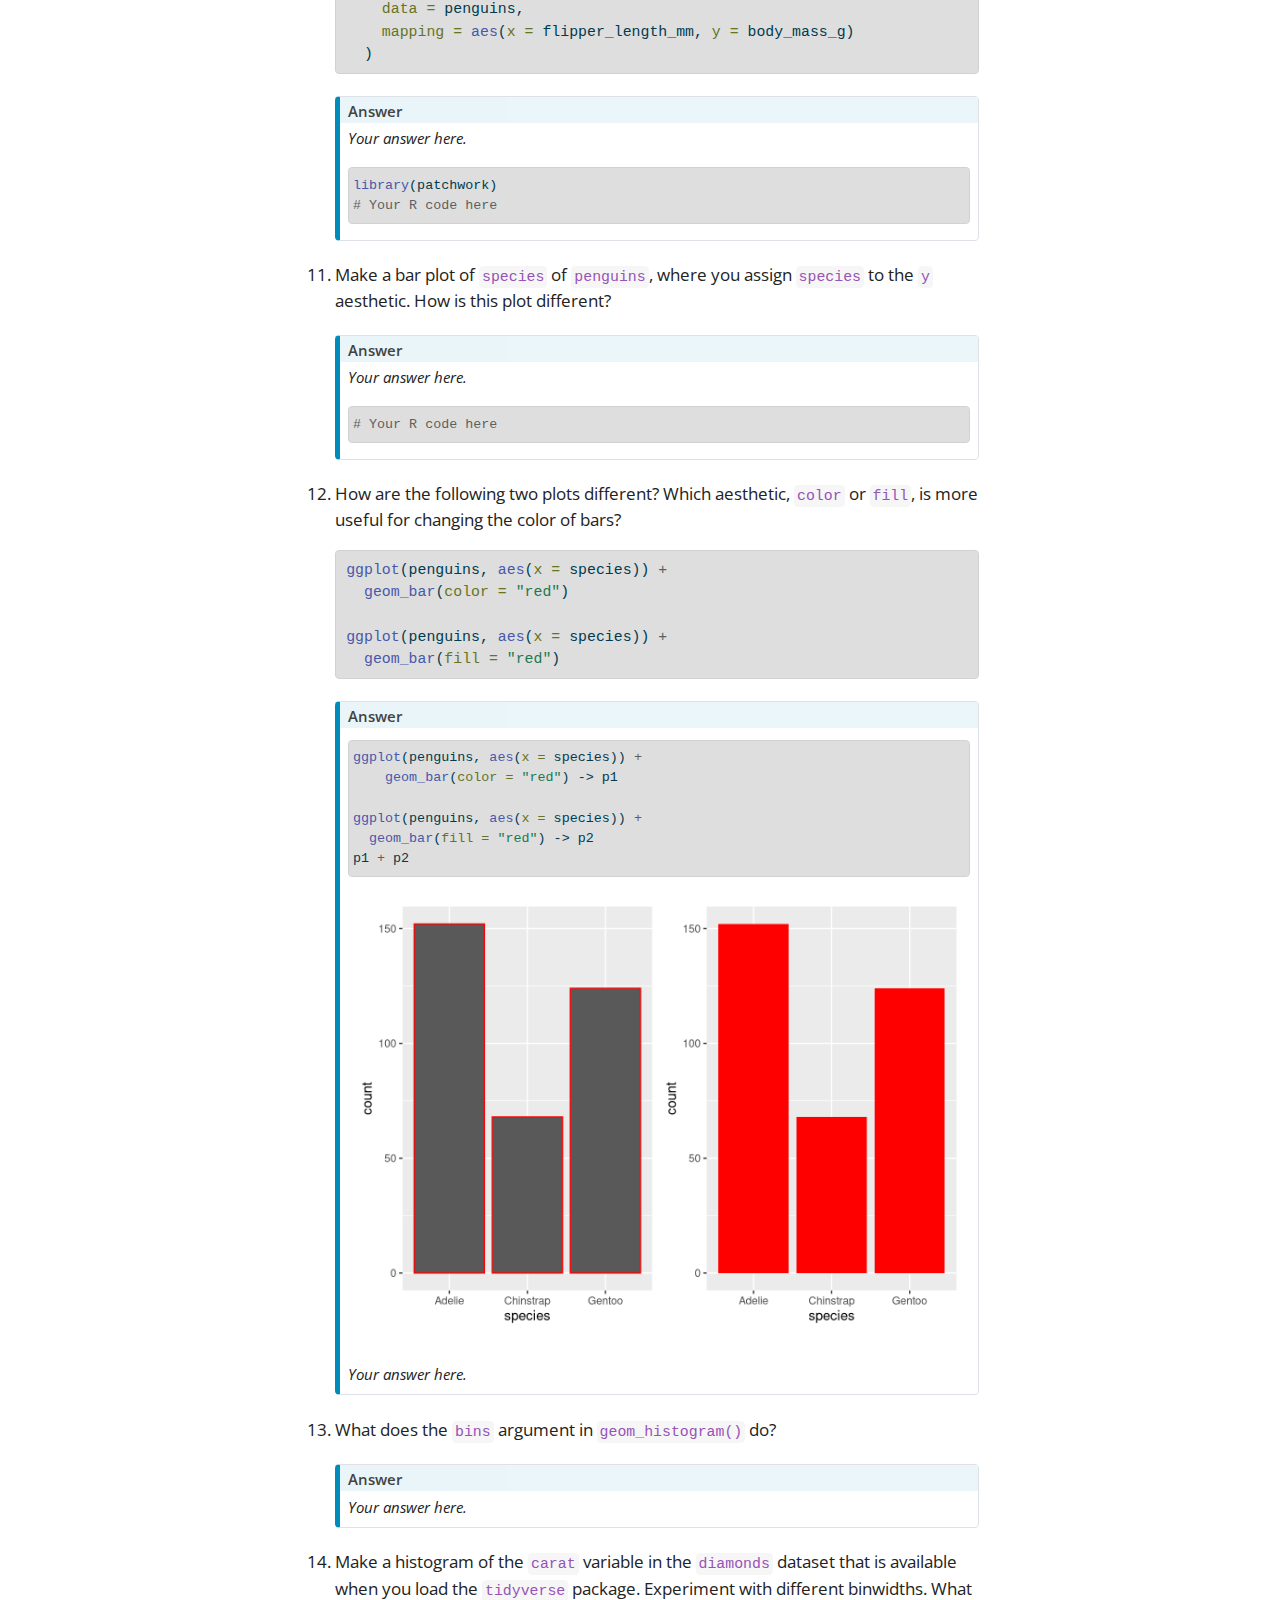
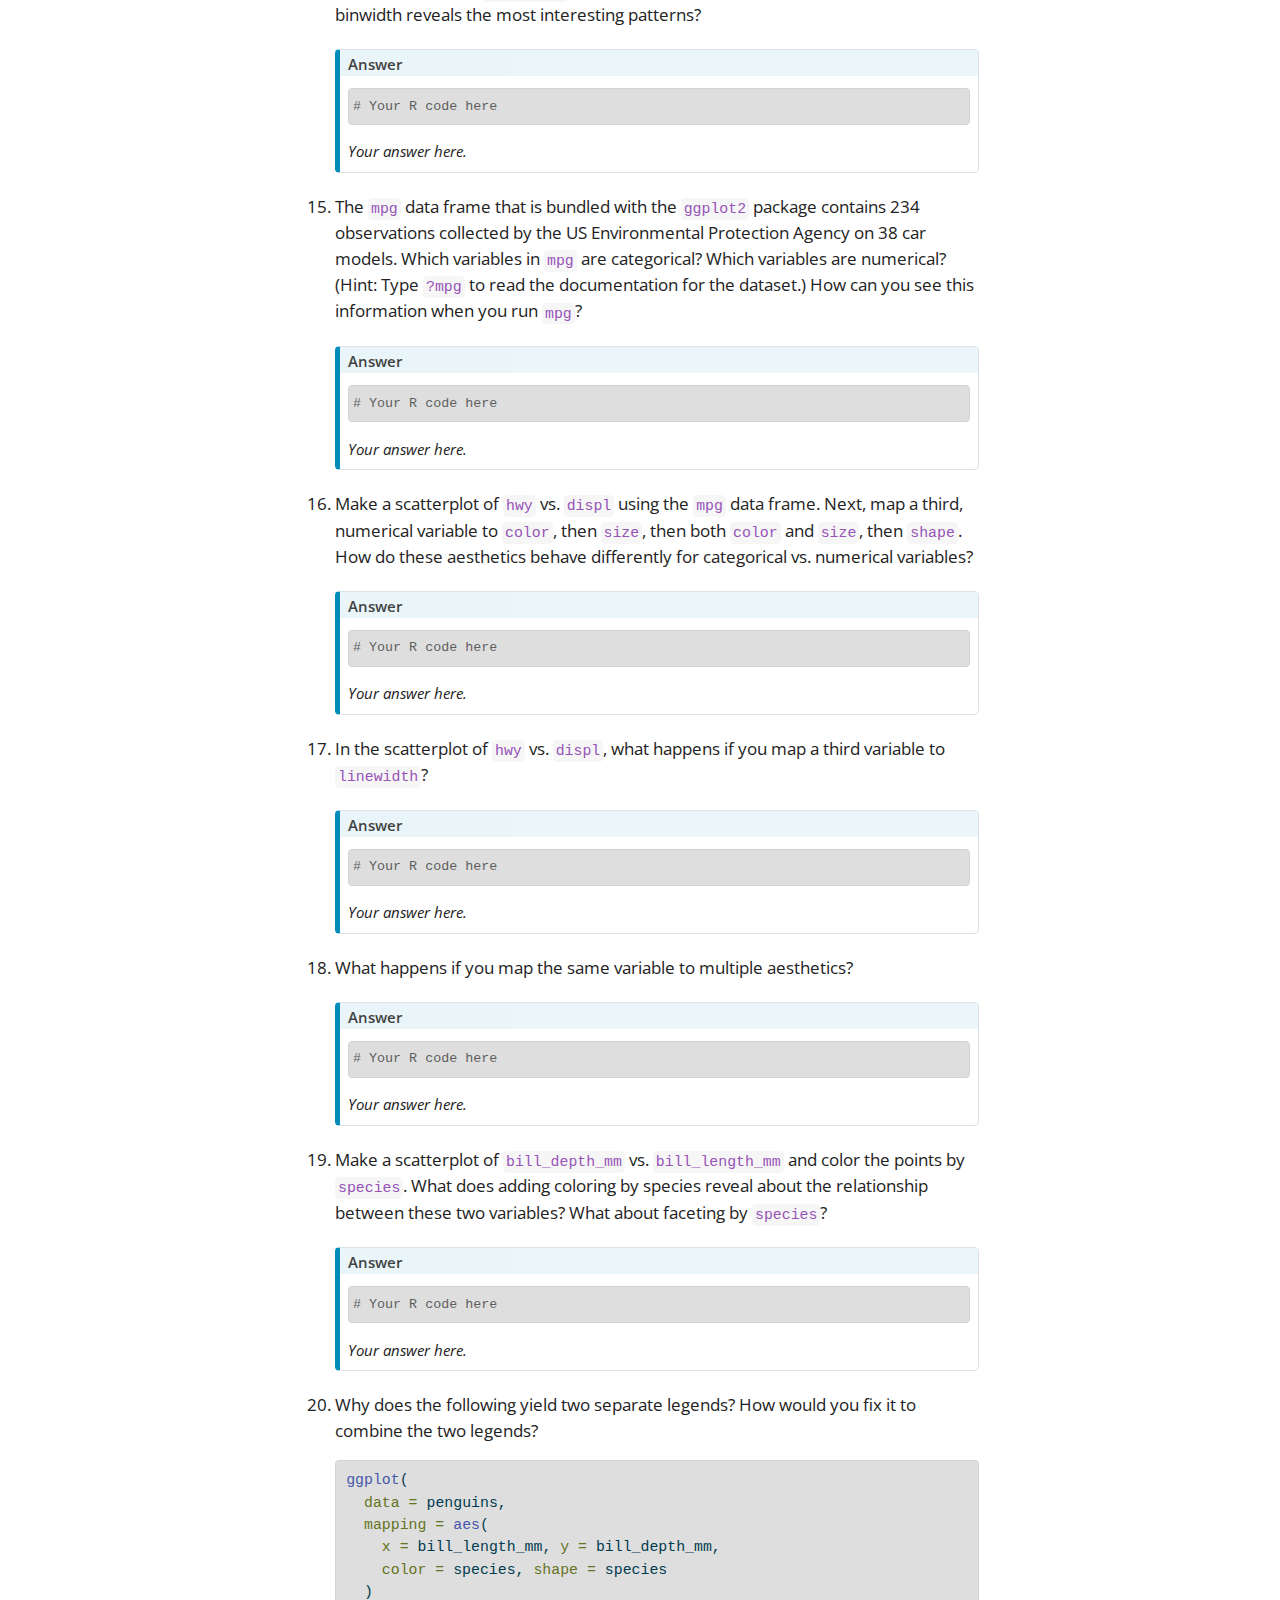
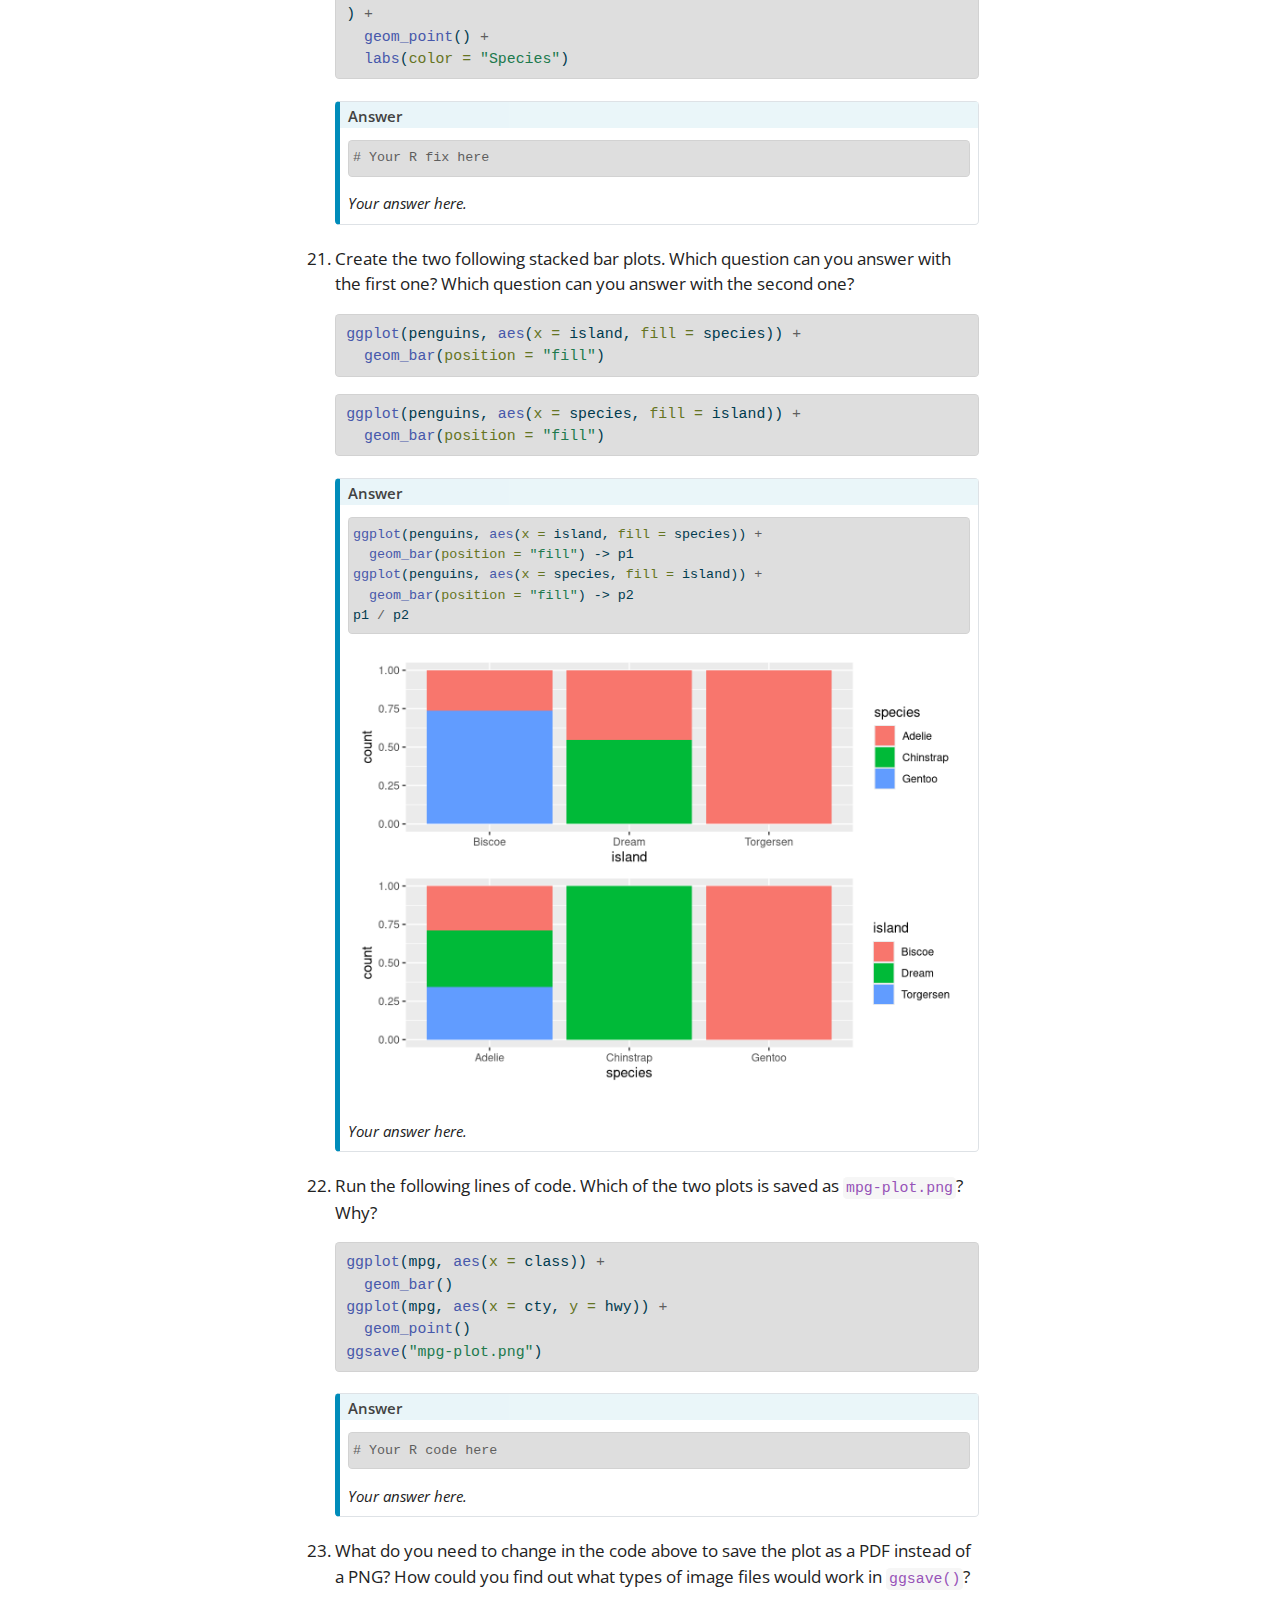
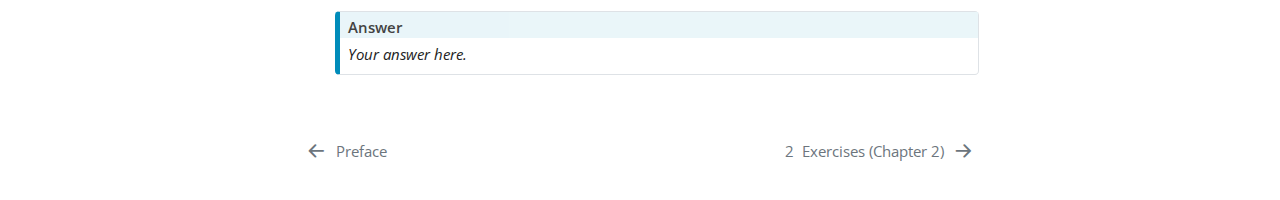
==== commit 091dbe19: "tweakers" ====
--- a/docs/CH01.html
+++ b/docs/CH01.html
@@ -7,7 +7,7 @@
 <meta name="viewport" content="width=device-width, initial-scale=1.0, user-scalable=yes">
 
 
-<title>ch01</title>
+<title>Selected Exercises for STT 2860 - 1&nbsp; Exercises (Chapter 1)</title>
 <style>
 code{white-space: pre-wrap;}
 span.smallcaps{font-variant: small-caps;}
@@ -58,11 +58,14 @@
 
 
 <script src="site_libs/quarto-nav/quarto-nav.js"></script>
+<script src="site_libs/quarto-nav/headroom.min.js"></script>
 <script src="site_libs/clipboard/clipboard.min.js"></script>
 <script src="site_libs/quarto-search/autocomplete.umd.js"></script>
 <script src="site_libs/quarto-search/fuse.min.js"></script>
 <script src="site_libs/quarto-search/quarto-search.js"></script>
 <meta name="quarto:offset" content="./">
+<link href="./CH02.html" rel="next">
+<link href="./index.html" rel="prev">
 <script src="site_libs/quarto-html/quarto.js"></script>
 <script src="site_libs/quarto-html/popper.min.js"></script>
 <script src="site_libs/quarto-html/tippy.umd.min.js"></script>
@@ -96,23 +99,122 @@
 
 </head>
 
-<body>
+<body class="nav-sidebar floating">
 
 <div id="quarto-search-results"></div>
+  <header id="quarto-header" class="headroom fixed-top">
+  <nav class="quarto-secondary-nav">
+    <div class="container-fluid d-flex">
+      <button type="button" class="quarto-btn-toggle btn" data-bs-toggle="collapse" data-bs-target="#quarto-sidebar,#quarto-sidebar-glass" aria-controls="quarto-sidebar" aria-expanded="false" aria-label="Toggle sidebar navigation" onclick="if (window.quartoToggleHeadroom) { window.quartoToggleHeadroom(); }">
+        <i class="bi bi-layout-text-sidebar-reverse"></i>
+      </button>
+      <nav class="quarto-page-breadcrumbs" aria-label="breadcrumb"><ol class="breadcrumb"><li class="breadcrumb-item"><a href="./CH01.html"><span class="chapter-number">1</span>&nbsp; <span class="chapter-title">Exercises (Chapter 1)</span></a></li></ol></nav>
+      <a class="flex-grow-1" role="button" data-bs-toggle="collapse" data-bs-target="#quarto-sidebar,#quarto-sidebar-glass" aria-controls="quarto-sidebar" aria-expanded="false" aria-label="Toggle sidebar navigation" onclick="if (window.quartoToggleHeadroom) { window.quartoToggleHeadroom(); }">      
+      </a>
+      <button type="button" class="btn quarto-search-button" aria-label="" onclick="window.quartoOpenSearch();">
+        <i class="bi bi-search"></i>
+      </button>
+    </div>
+  </nav>
+</header>
 <!-- content -->
 <div id="quarto-content" class="quarto-container page-columns page-rows-contents page-layout-article">
 <!-- sidebar -->
+  <nav id="quarto-sidebar" class="sidebar collapse collapse-horizontal sidebar-navigation floating overflow-auto">
+    <div class="pt-lg-2 mt-2 text-left sidebar-header">
+    <div class="sidebar-title mb-0 py-0">
+      <a href="./">Selected Exercises for STT 2860</a> 
+    </div>
+      </div>
+        <div class="mt-2 flex-shrink-0 align-items-center">
+        <div class="sidebar-search">
+        <div id="quarto-search" class="" title="Search"></div>
+        </div>
+        </div>
+    <div class="sidebar-menu-container"> 
+    <ul class="list-unstyled mt-1">
+        <li class="sidebar-item">
+  <div class="sidebar-item-container"> 
+  <a href="./index.html" class="sidebar-item-text sidebar-link">
+ <span class="menu-text">Preface</span></a>
+  </div>
+</li>
+        <li class="sidebar-item">
+  <div class="sidebar-item-container"> 
+  <a href="./CH01.html" class="sidebar-item-text sidebar-link active">
+ <span class="menu-text"><span class="chapter-number">1</span>&nbsp; <span class="chapter-title">Exercises (Chapter 1)</span></span></a>
+  </div>
+</li>
+        <li class="sidebar-item">
+  <div class="sidebar-item-container"> 
+  <a href="./CH02.html" class="sidebar-item-text sidebar-link">
+ <span class="menu-text"><span class="chapter-number">2</span>&nbsp; <span class="chapter-title">Exercises (Chapter 2)</span></span></a>
+  </div>
+</li>
+        <li class="sidebar-item">
+  <div class="sidebar-item-container"> 
+  <a href="./CH03.html" class="sidebar-item-text sidebar-link">
+ <span class="menu-text"><span class="chapter-number">3</span>&nbsp; <span class="chapter-title">Exercises (Chapter 3)</span></span></a>
+  </div>
+</li>
+        <li class="sidebar-item">
+  <div class="sidebar-item-container"> 
+  <a href="./CH04.html" class="sidebar-item-text sidebar-link">
+ <span class="menu-text"><span class="chapter-number">4</span>&nbsp; <span class="chapter-title">Exercises (Chapter 4)</span></span></a>
+  </div>
+</li>
+        <li class="sidebar-item">
+  <div class="sidebar-item-container"> 
+  <a href="./CH05.html" class="sidebar-item-text sidebar-link">
+ <span class="menu-text"><span class="chapter-number">5</span>&nbsp; <span class="chapter-title">Exercises (Chapter 5)</span></span></a>
+  </div>
+</li>
+        <li class="sidebar-item">
+  <div class="sidebar-item-container"> 
+  <a href="./CH06.html" class="sidebar-item-text sidebar-link">
+ <span class="menu-text"><span class="chapter-number">6</span>&nbsp; <span class="chapter-title">Exercises (Chapter 6)</span></span></a>
+  </div>
+</li>
+        <li class="sidebar-item">
+  <div class="sidebar-item-container"> 
+  <a href="./CH07.html" class="sidebar-item-text sidebar-link">
+ <span class="menu-text"><span class="chapter-number">7</span>&nbsp; <span class="chapter-title">Exercises (Chapter 7)</span></span></a>
+  </div>
+</li>
+        <li class="sidebar-item">
+  <div class="sidebar-item-container"> 
+  <a href="./CH09.html" class="sidebar-item-text sidebar-link">
+ <span class="menu-text"><span class="chapter-number">8</span>&nbsp; <span class="chapter-title">Exercises (Chapter 9)</span></span></a>
+  </div>
+</li>
+    </ul>
+    </div>
+</nav>
+<div id="quarto-sidebar-glass" data-bs-toggle="collapse" data-bs-target="#quarto-sidebar,#quarto-sidebar-glass"></div>
 <!-- margin-sidebar -->
     <div id="quarto-margin-sidebar" class="sidebar margin-sidebar">
         
-    <div class="quarto-alternate-formats"><h2>Other Formats</h2><ul><li><a href="CH01.pdf"><i class="bi bi-file-pdf"></i>PDF</a></li></ul></div></div>
+    </div>
 <!-- main -->
 <main class="content" id="quarto-document-content">
 
-
-
-<section id="exercises-chapter-1" class="level3">
-<h3 class="anchored" data-anchor-id="exercises-chapter-1">Exercises (Chapter 1)</h3>
+<header id="title-block-header" class="quarto-title-block default">
+<div class="quarto-title">
+<h1 class="title"><span class="chapter-number">1</span>&nbsp; <span class="chapter-title">Exercises (Chapter 1)</span></h1>
+</div>
+
+
+
+<div class="quarto-title-meta">
+
+    
+  
+    
+  </div>
+  
+
+</header>
+
 <ol type="1">
 <li><p>How many rows are in <code>penguins</code>? How many columns?</p>
 <div class="callout callout-style-default callout-note no-icon callout-titled" title="Answer">
@@ -586,7 +688,6 @@
 </ol>
 
 
-</section>
 
 </main> <!-- /main -->
 <script id="quarto-html-after-body" type="application/javascript">
@@ -822,6 +923,18 @@
   }
 });
 </script>
+<nav class="page-navigation">
+  <div class="nav-page nav-page-previous">
+      <a href="./index.html" class="pagination-link">
+        <i class="bi bi-arrow-left-short"></i> <span class="nav-page-text">Preface</span>
+      </a>          
+  </div>
+  <div class="nav-page nav-page-next">
+      <a href="./CH02.html" class="pagination-link">
+        <span class="nav-page-text"><span class="chapter-number">2</span>&nbsp; <span class="chapter-title">Exercises (Chapter 2)</span></span> <i class="bi bi-arrow-right-short"></i>
+      </a>
+  </div>
+</nav>
 </div> <!-- /content -->
 
 
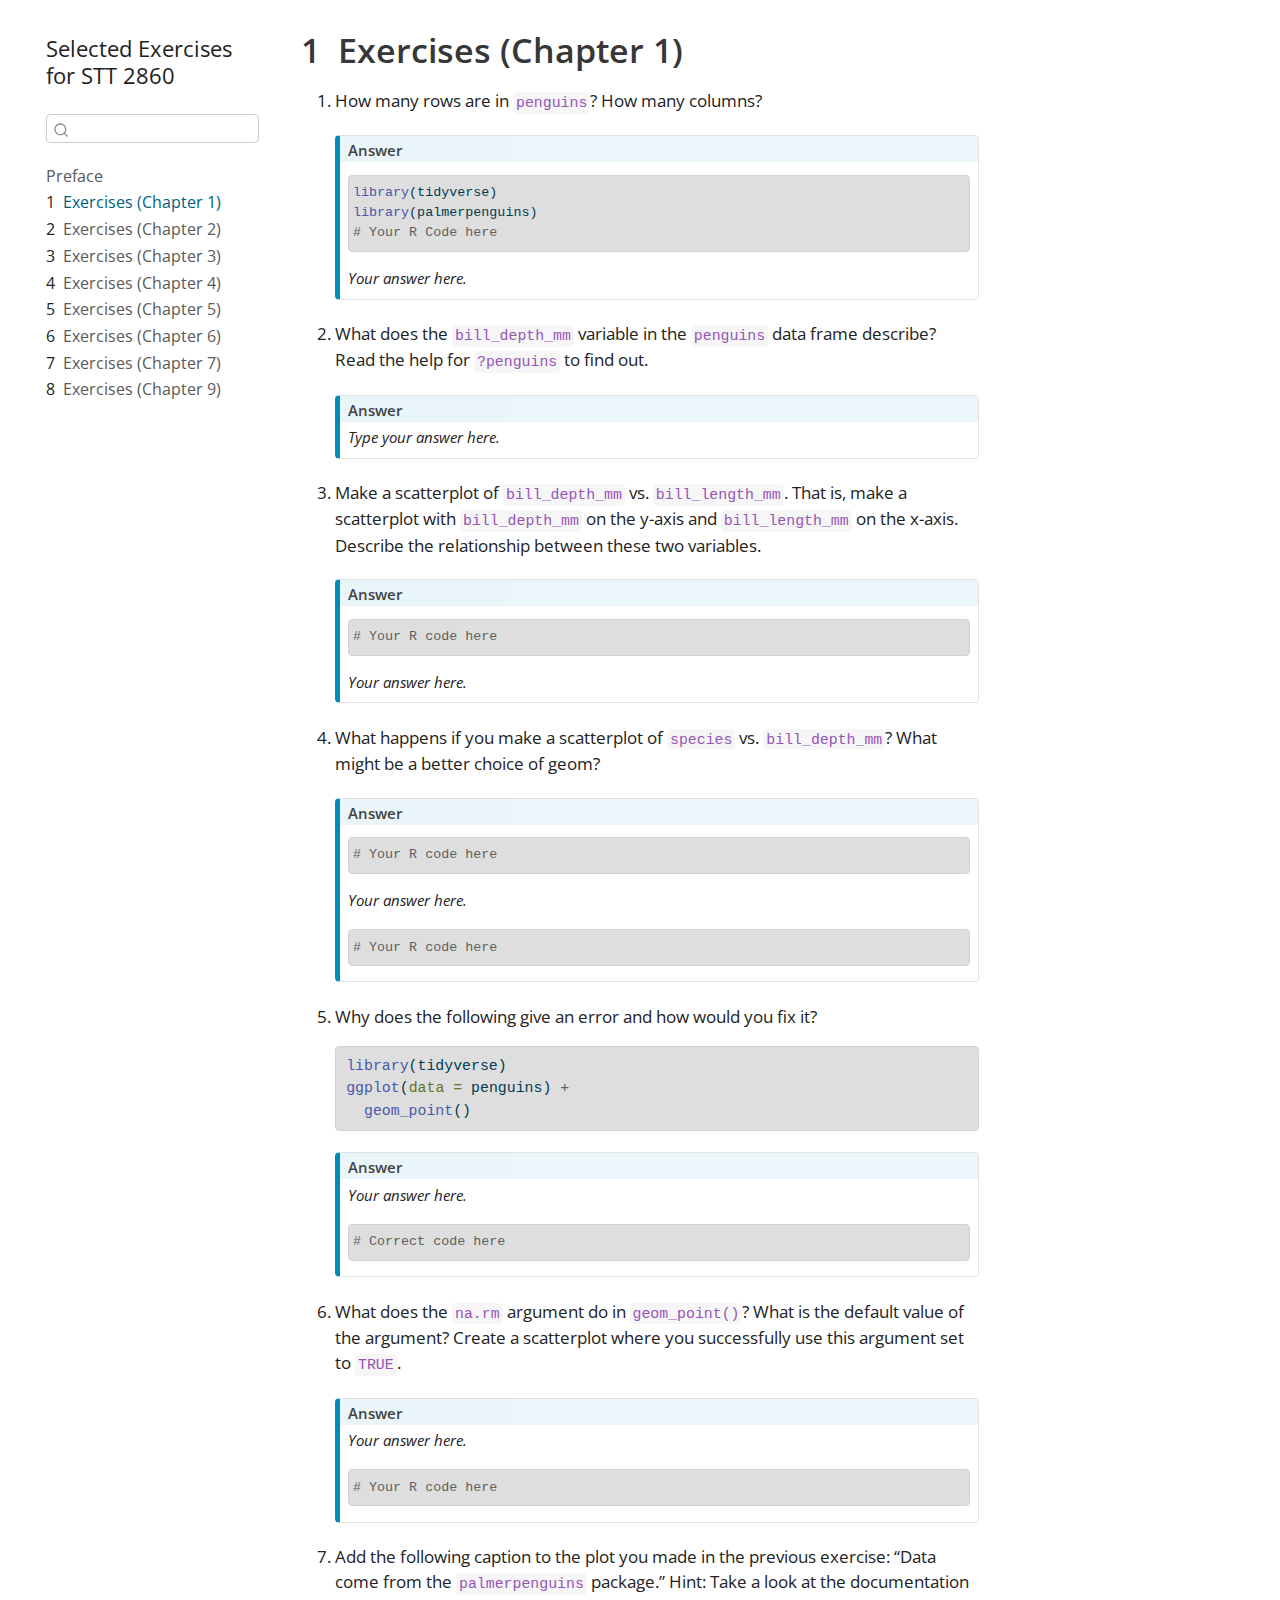
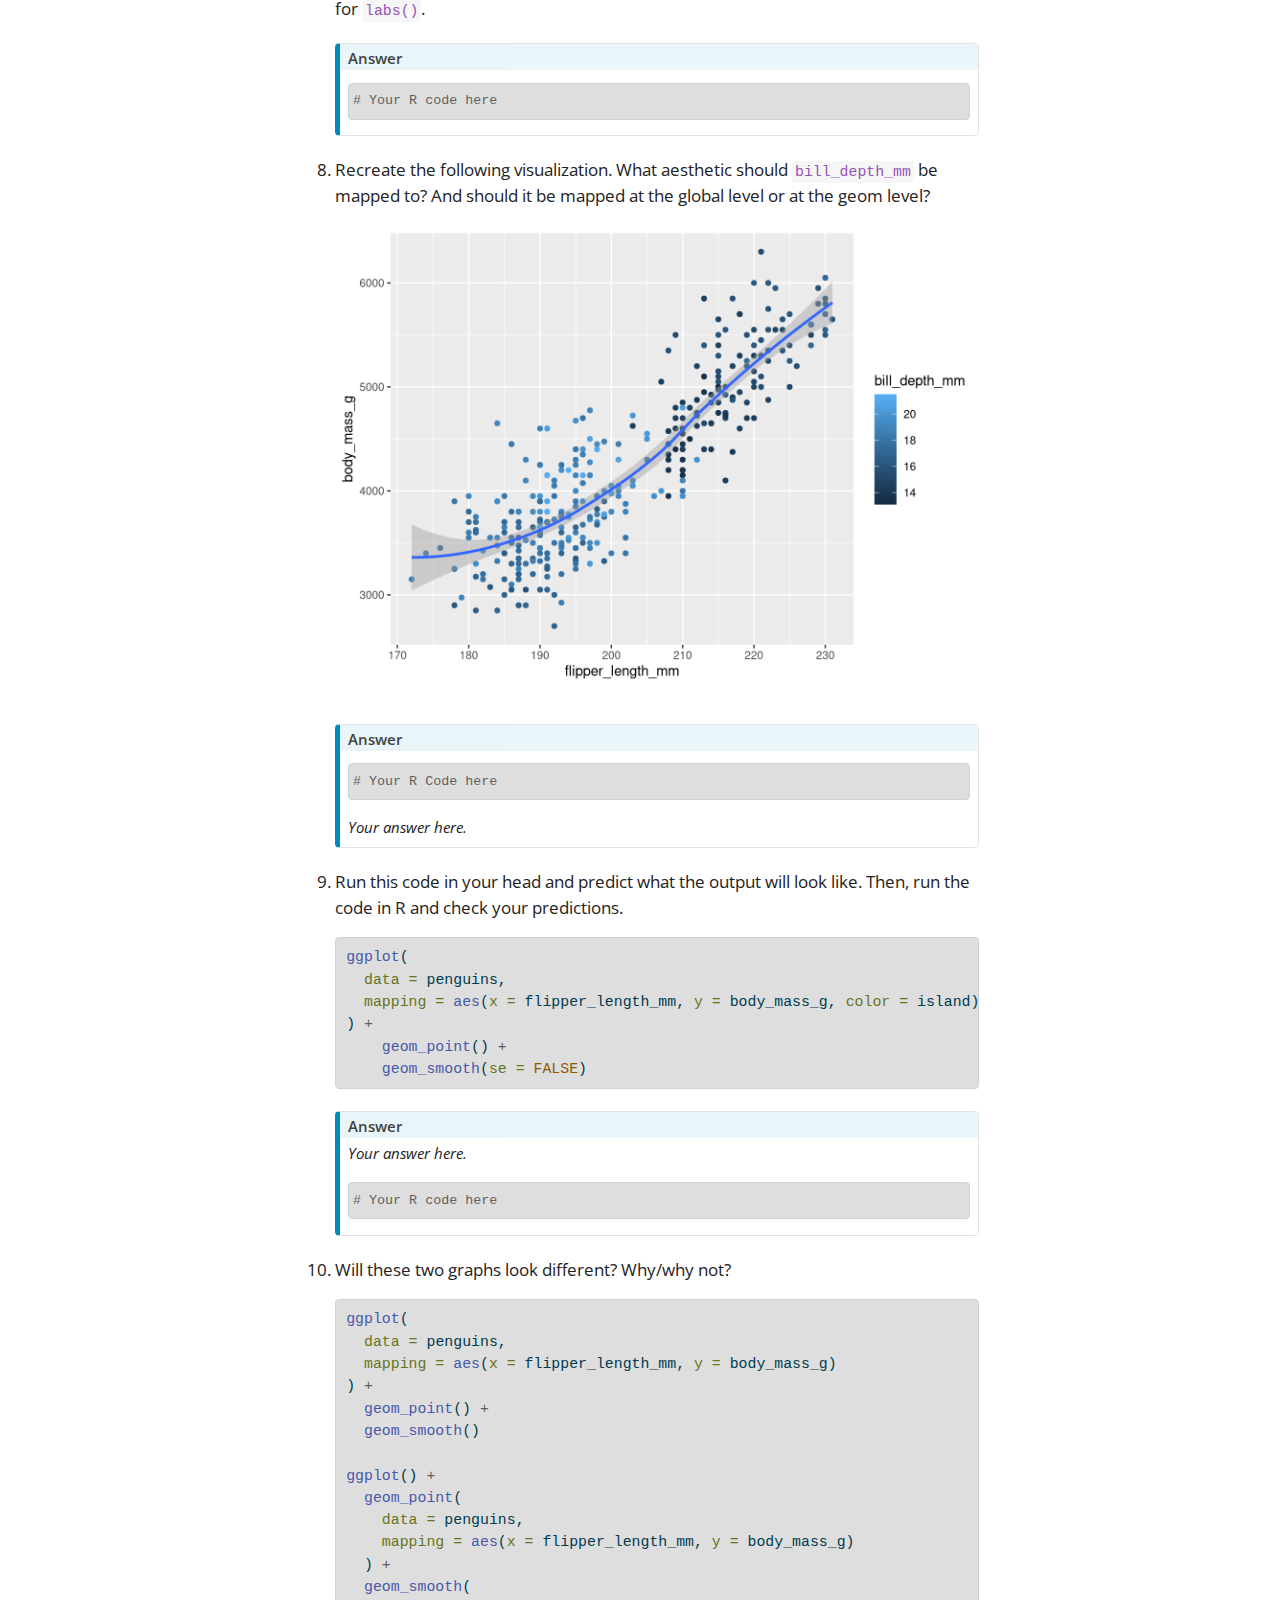
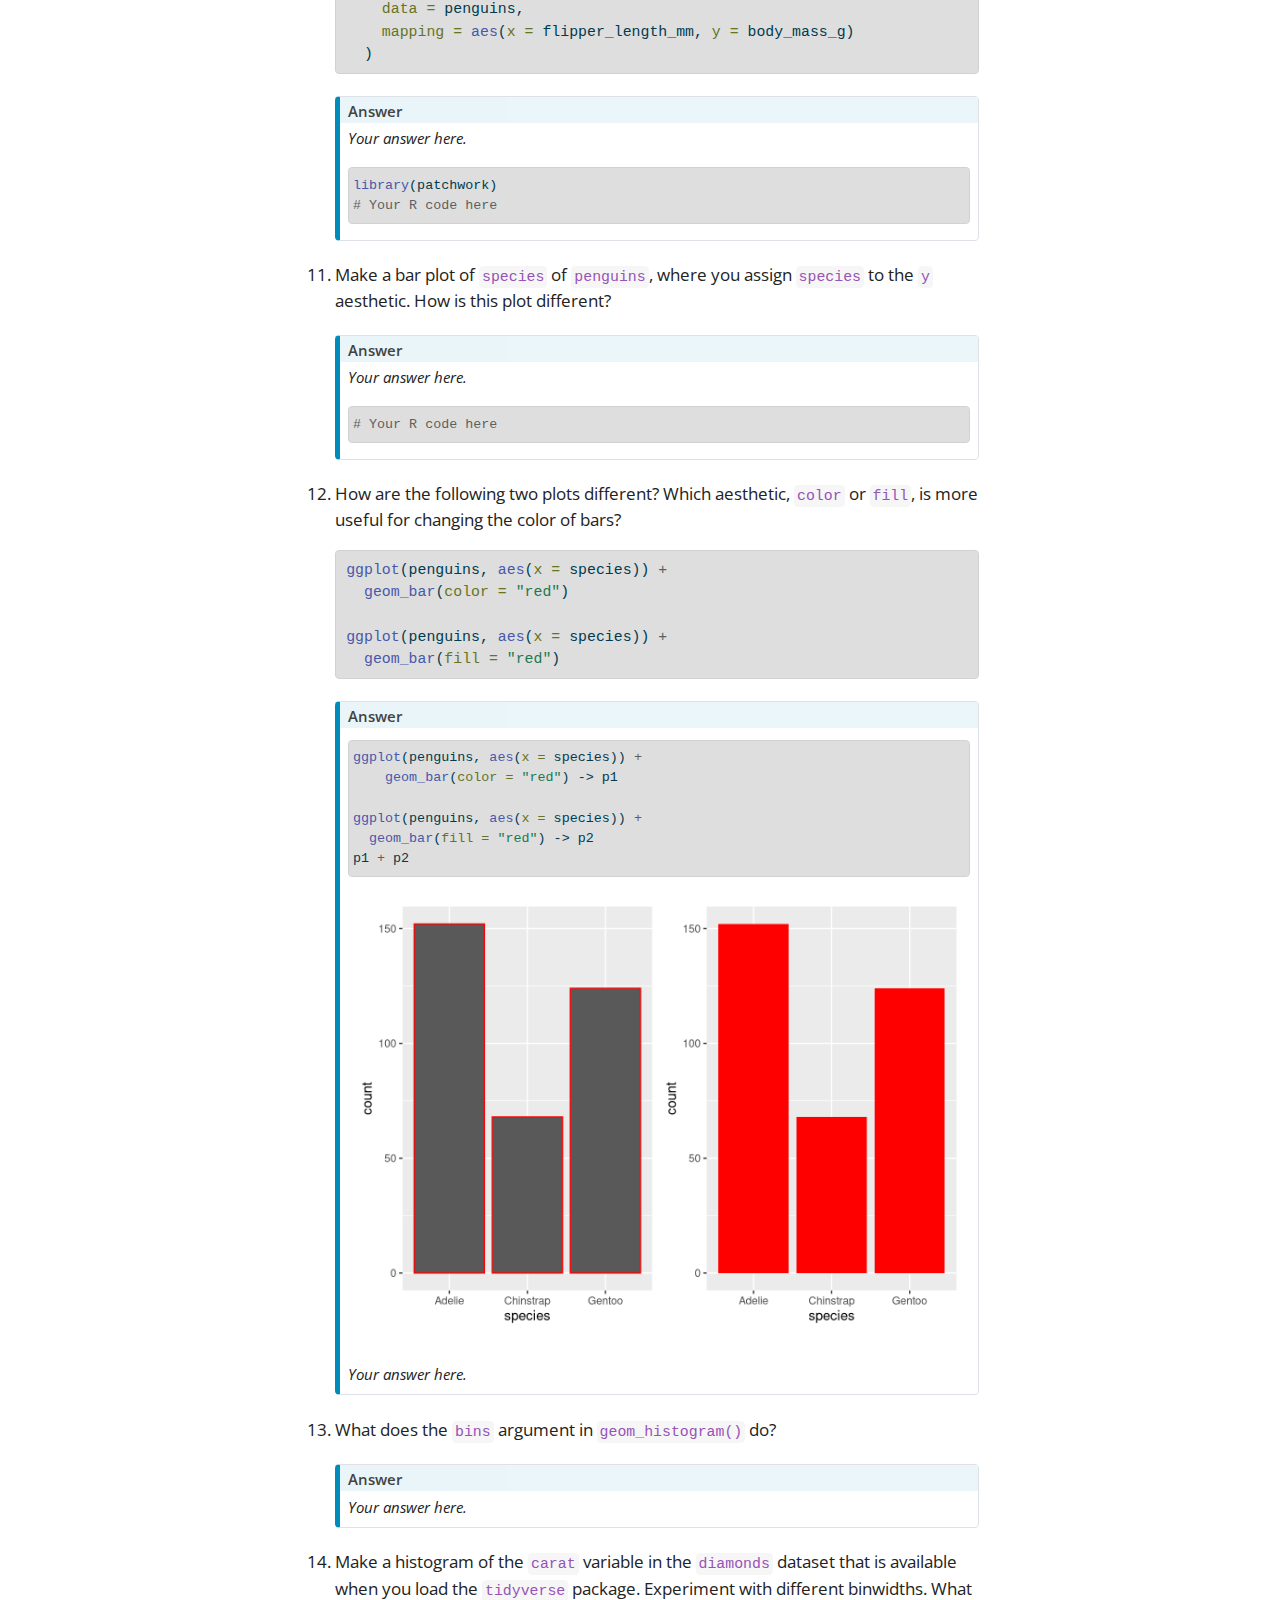
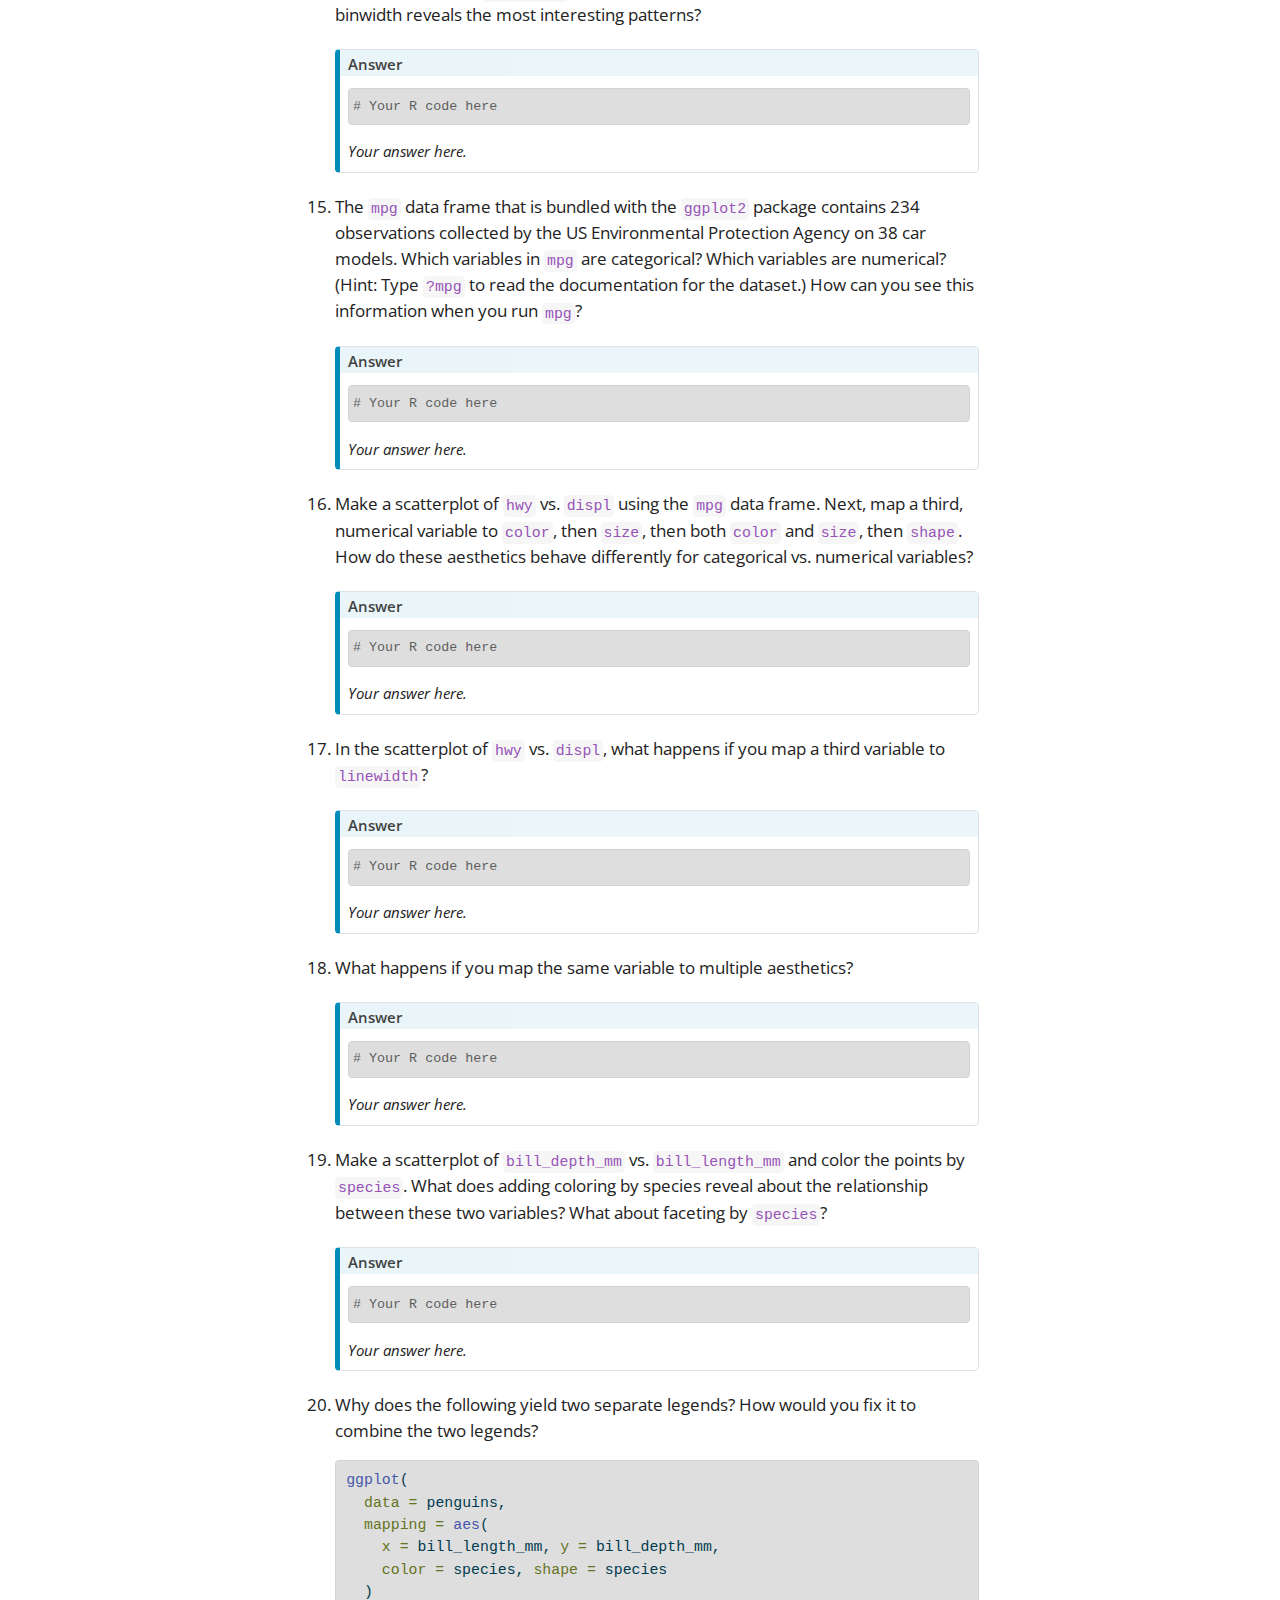
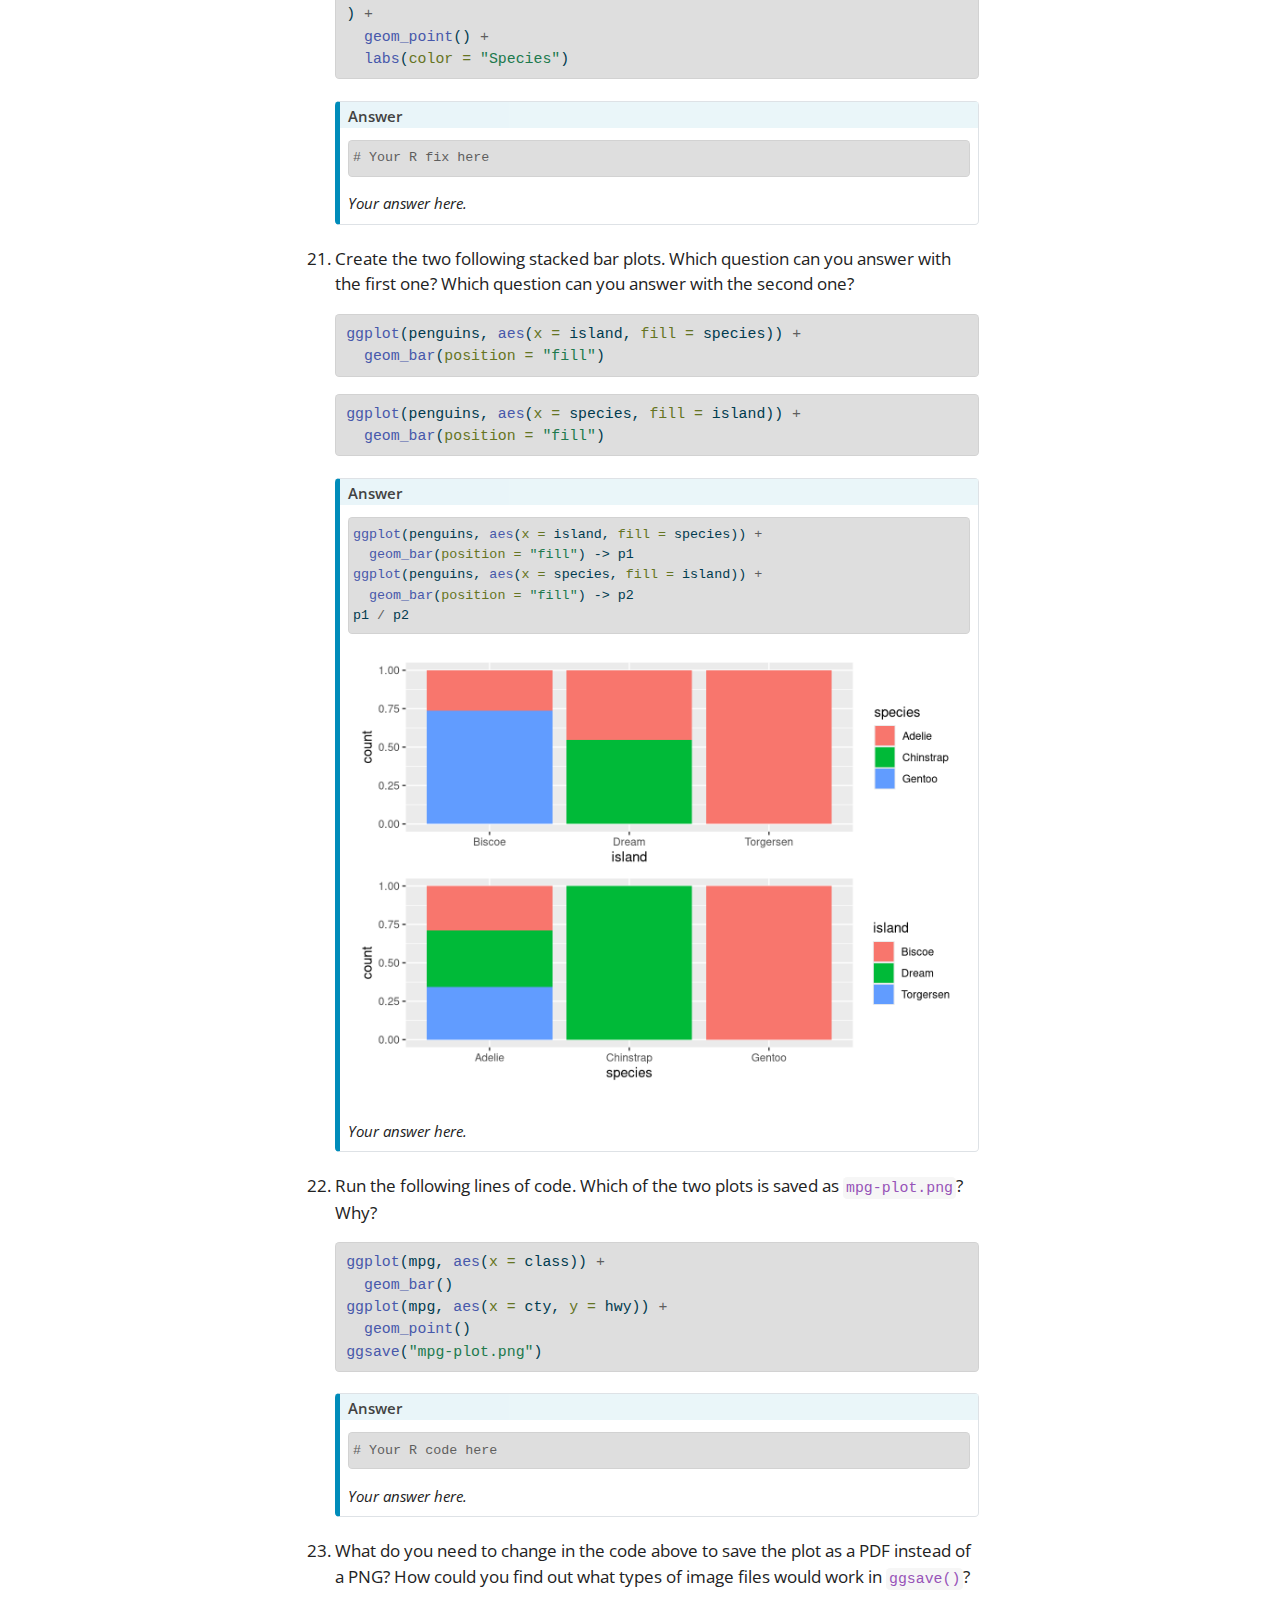
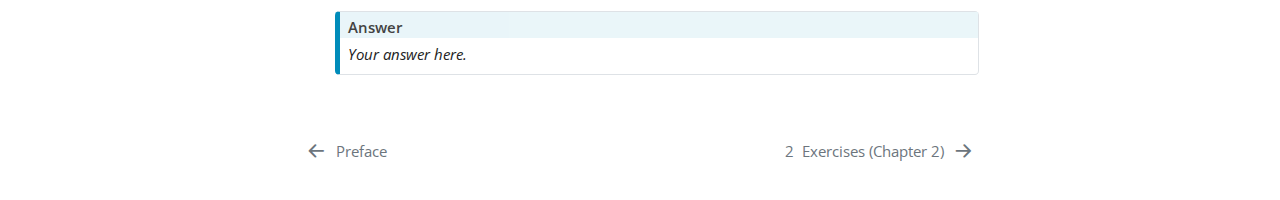
==== commit 1eb99158: "tweaks" ====
--- a/docs/CH01.html
+++ b/docs/CH01.html
@@ -246,7 +246,7 @@
 </div>
 </div>
 <div class="callout-body-container callout-body">
-<p><em>Your answer here.</em></p>
+<p><em>Type your answer here.</em></p>
 </div>
 </div></li>
 <li><p>Make a scatterplot of <code>bill_depth_mm</code> vs.&nbsp;<code>bill_length_mm</code>. That is, make a scatterplot with <code>bill_depth_mm</code> on the y-axis and <code>bill_length_mm</code> on the x-axis. Describe the relationship between these two variables.</p>
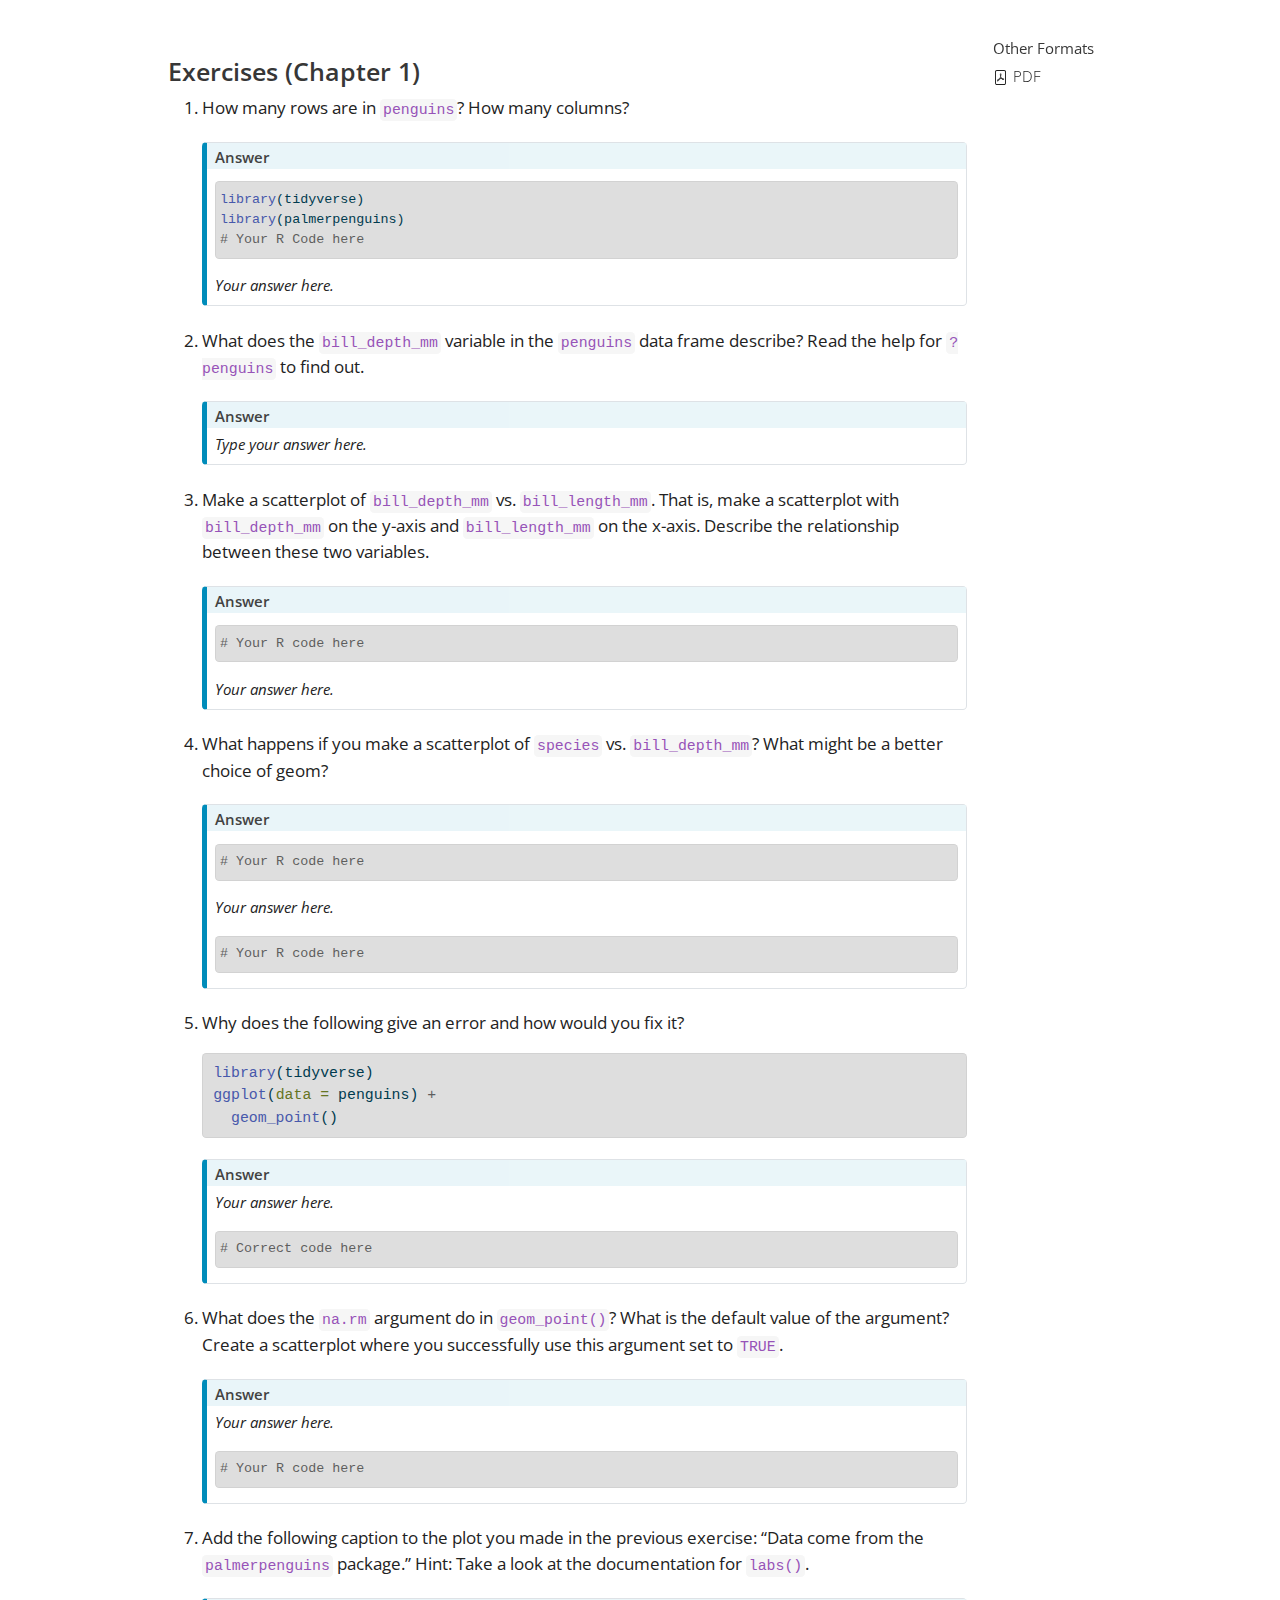
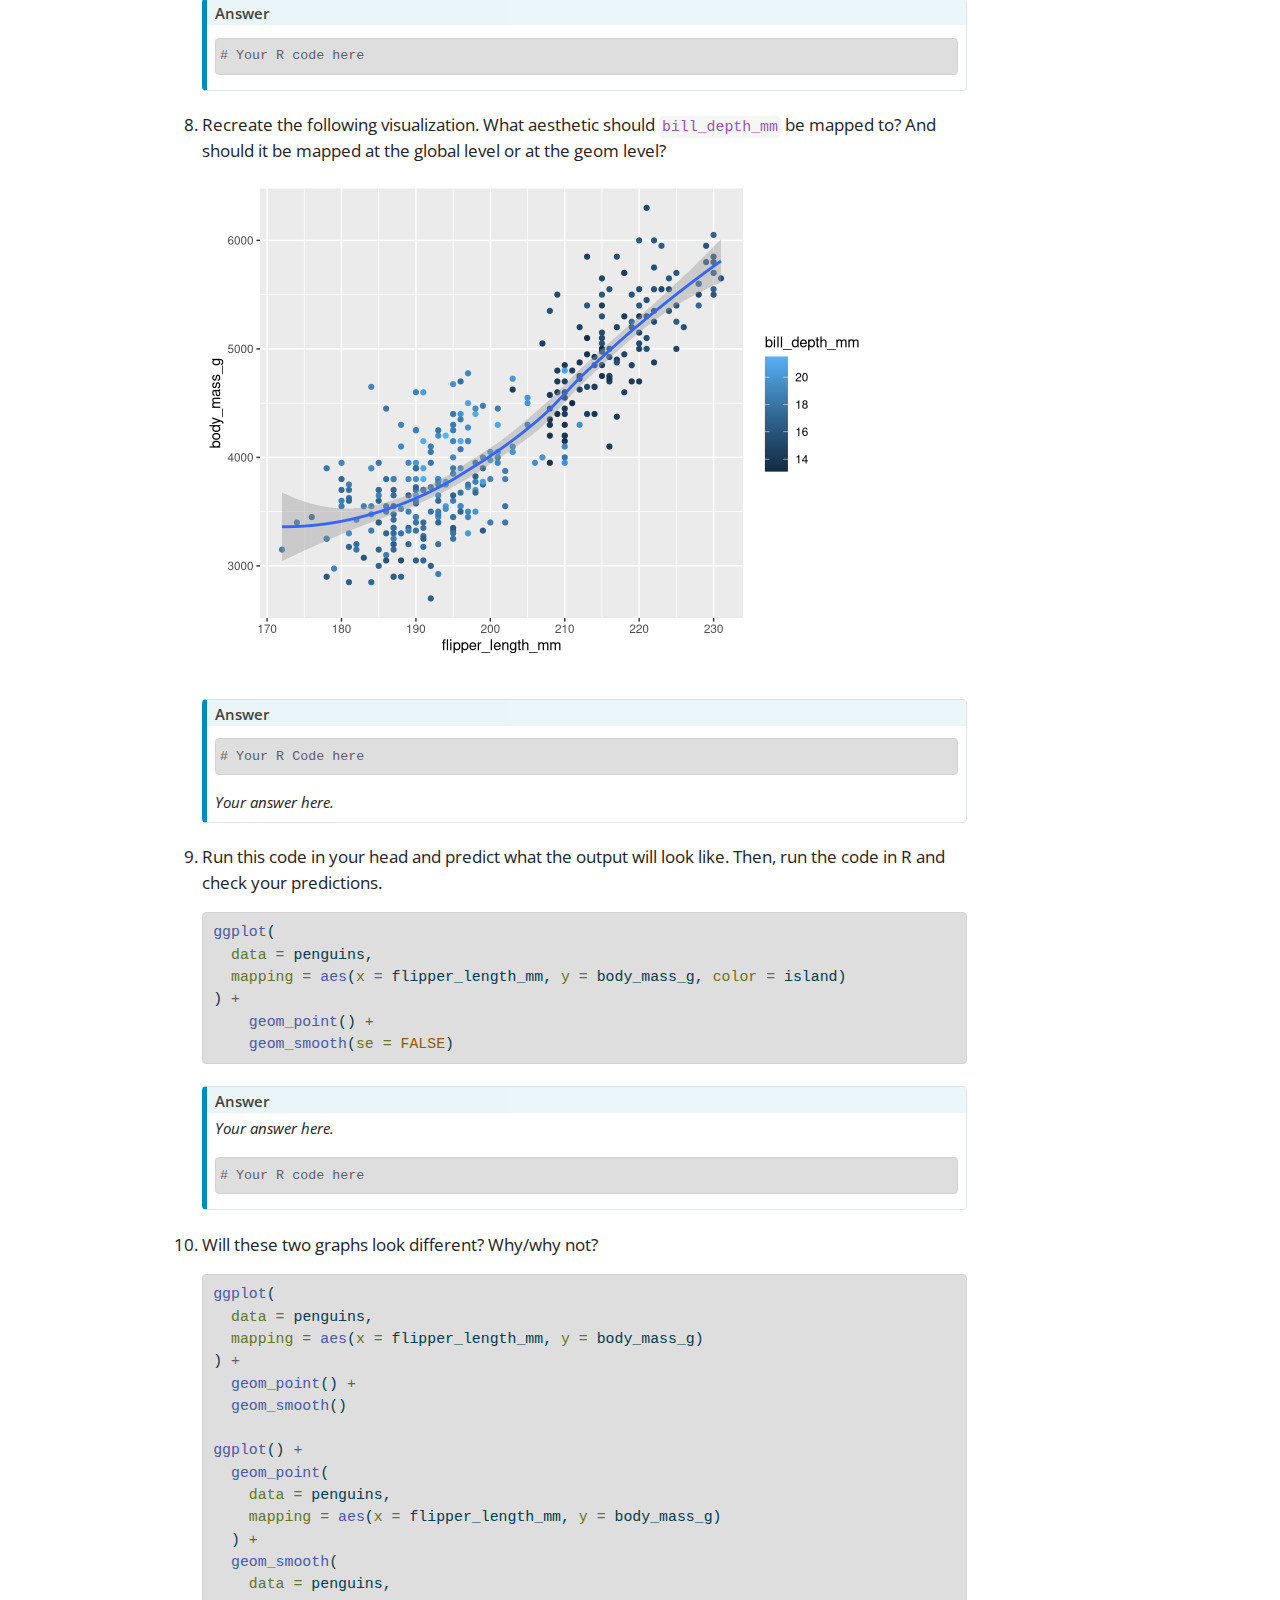
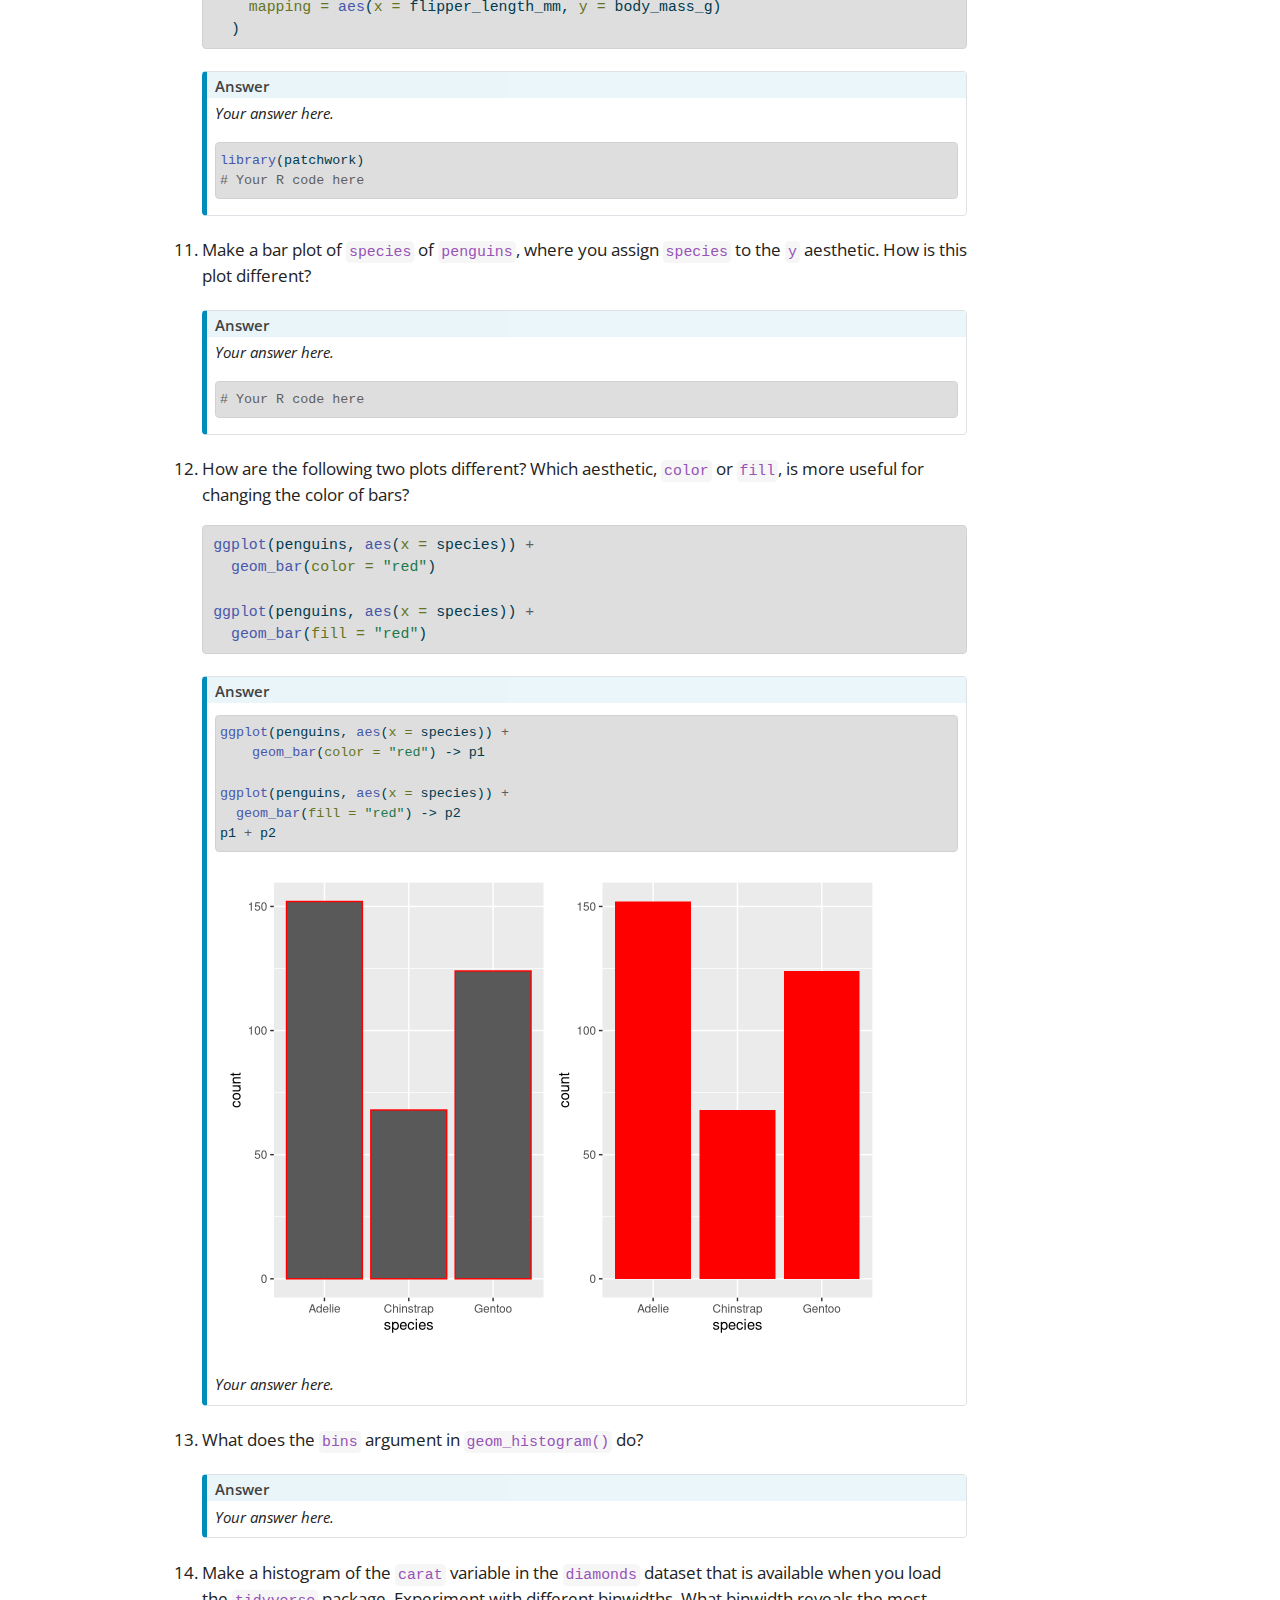
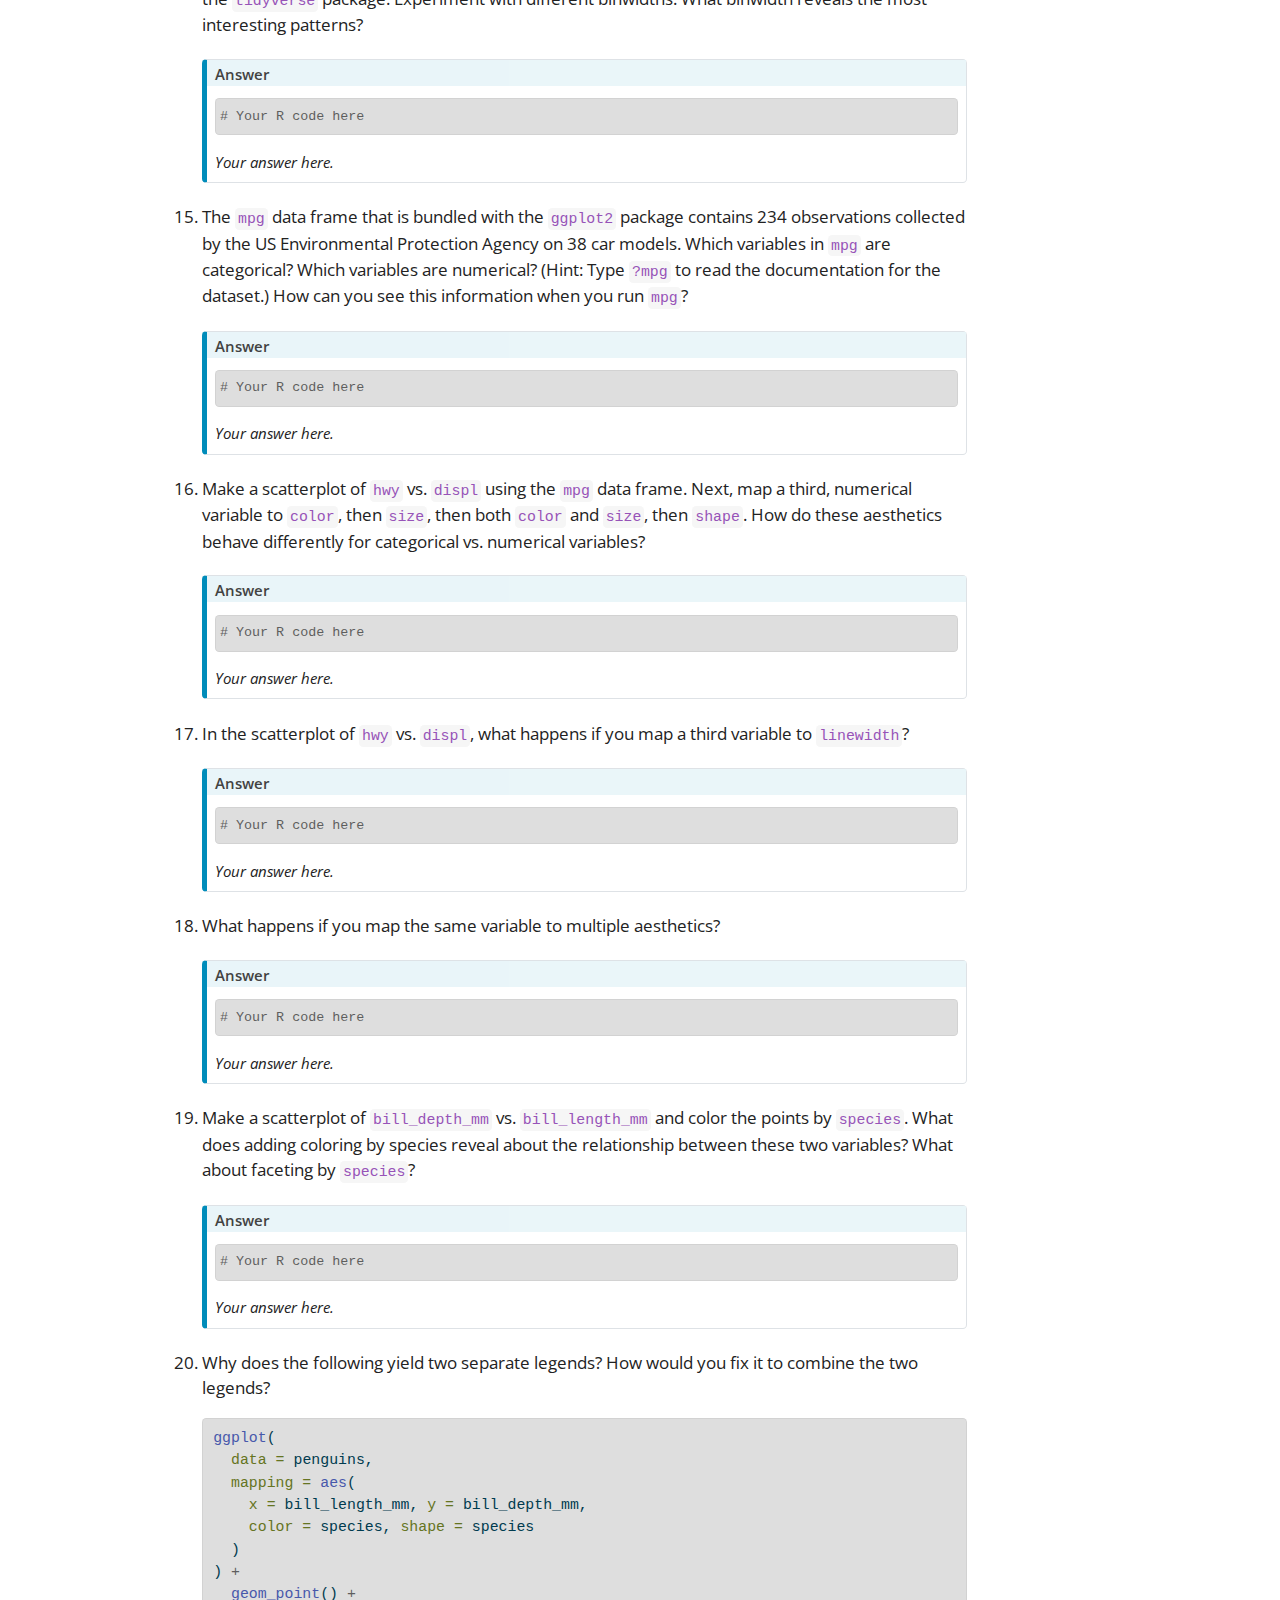
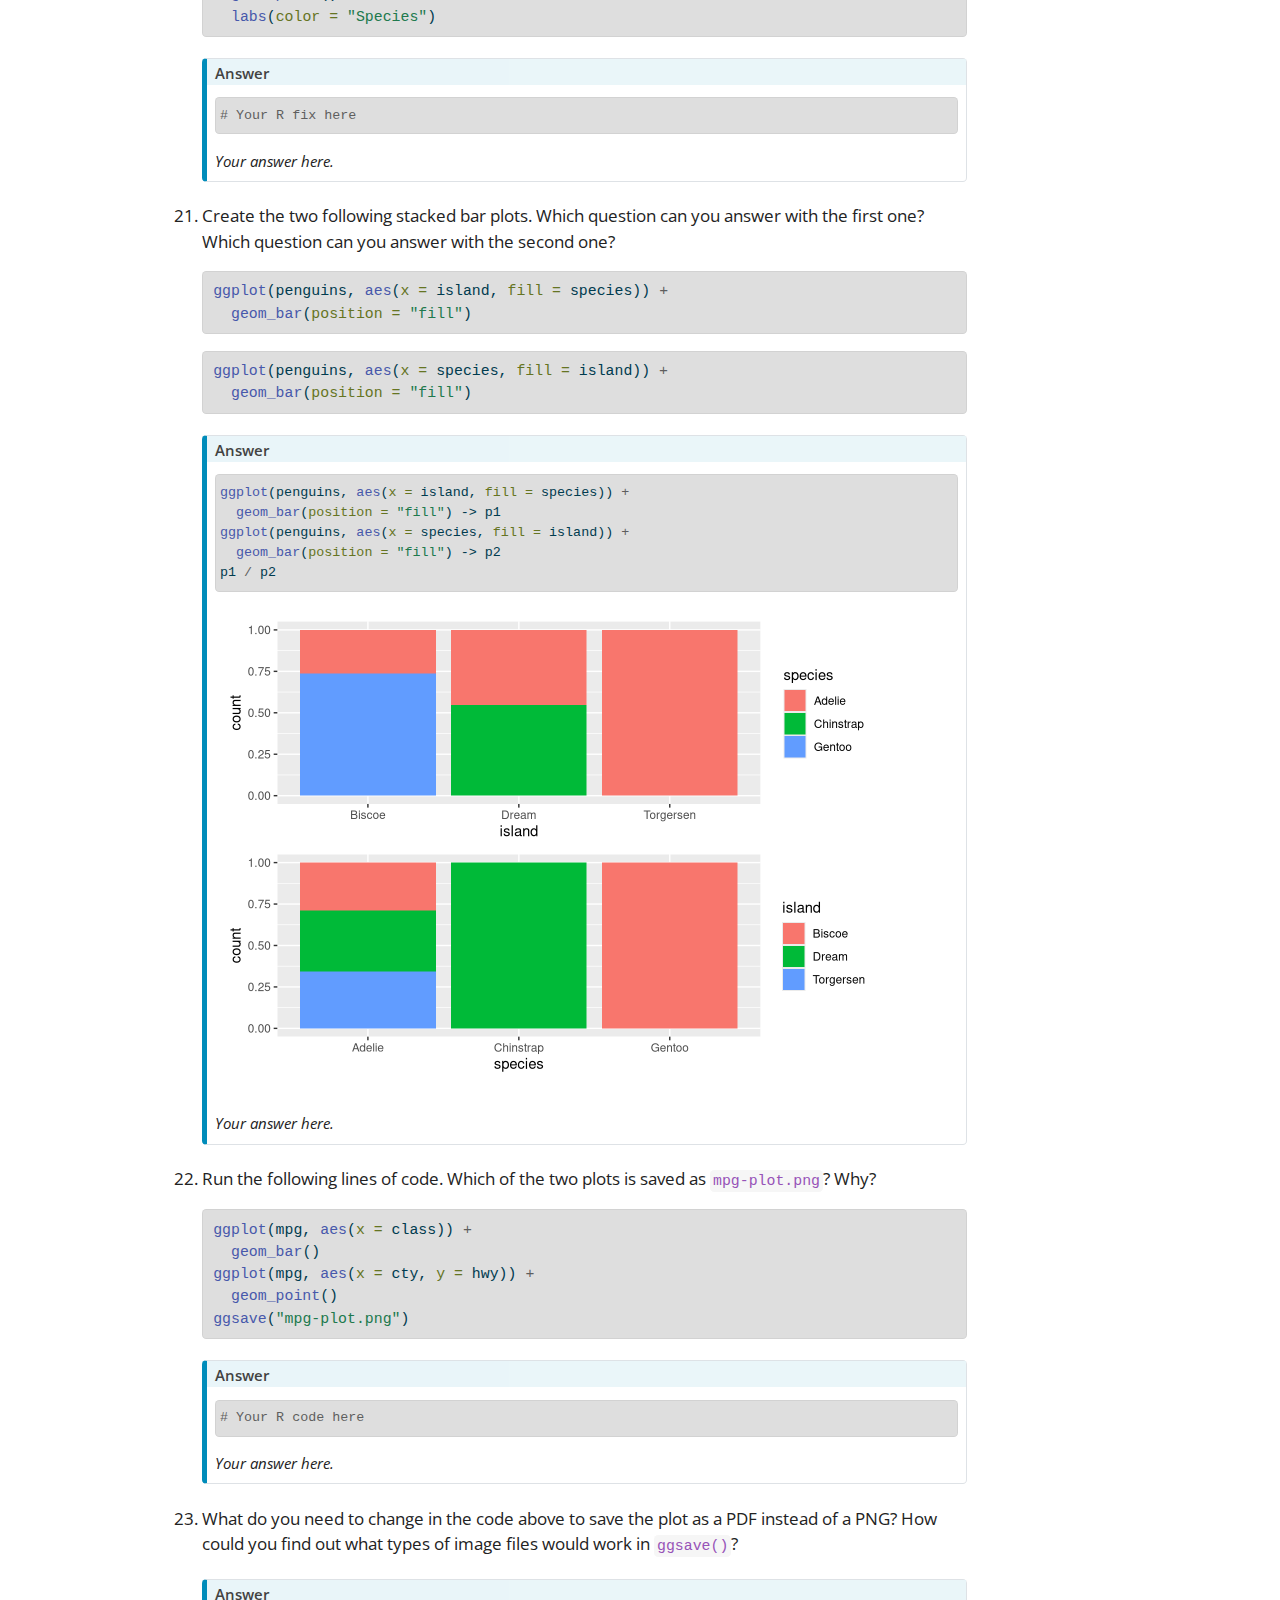
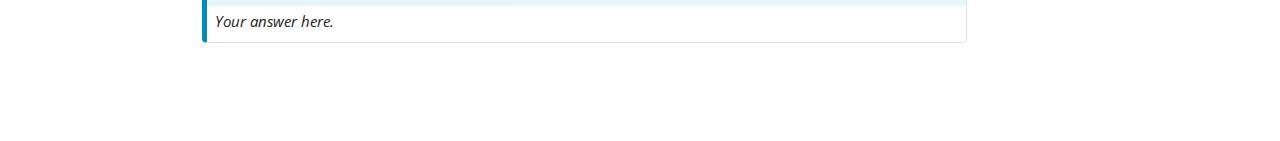
==== commit 8589d64a: "tweakers" ====
--- a/docs/CH01.html
+++ b/docs/CH01.html
@@ -7,7 +7,7 @@
 <meta name="viewport" content="width=device-width, initial-scale=1.0, user-scalable=yes">
 
 
-<title>Selected Exercises for STT 2860 - 1&nbsp; Exercises (Chapter 1)</title>
+<title>ch01</title>
 <style>
 code{white-space: pre-wrap;}
 span.smallcaps{font-variant: small-caps;}
@@ -58,14 +58,11 @@
 
 
 <script src="site_libs/quarto-nav/quarto-nav.js"></script>
-<script src="site_libs/quarto-nav/headroom.min.js"></script>
 <script src="site_libs/clipboard/clipboard.min.js"></script>
 <script src="site_libs/quarto-search/autocomplete.umd.js"></script>
 <script src="site_libs/quarto-search/fuse.min.js"></script>
 <script src="site_libs/quarto-search/quarto-search.js"></script>
 <meta name="quarto:offset" content="./">
-<link href="./CH02.html" rel="next">
-<link href="./index.html" rel="prev">
 <script src="site_libs/quarto-html/quarto.js"></script>
 <script src="site_libs/quarto-html/popper.min.js"></script>
 <script src="site_libs/quarto-html/tippy.umd.min.js"></script>
@@ -99,122 +96,23 @@
 
 </head>
 
-<body class="nav-sidebar floating">
+<body>
 
 <div id="quarto-search-results"></div>
-  <header id="quarto-header" class="headroom fixed-top">
-  <nav class="quarto-secondary-nav">
-    <div class="container-fluid d-flex">
-      <button type="button" class="quarto-btn-toggle btn" data-bs-toggle="collapse" data-bs-target="#quarto-sidebar,#quarto-sidebar-glass" aria-controls="quarto-sidebar" aria-expanded="false" aria-label="Toggle sidebar navigation" onclick="if (window.quartoToggleHeadroom) { window.quartoToggleHeadroom(); }">
-        <i class="bi bi-layout-text-sidebar-reverse"></i>
-      </button>
-      <nav class="quarto-page-breadcrumbs" aria-label="breadcrumb"><ol class="breadcrumb"><li class="breadcrumb-item"><a href="./CH01.html"><span class="chapter-number">1</span>&nbsp; <span class="chapter-title">Exercises (Chapter 1)</span></a></li></ol></nav>
-      <a class="flex-grow-1" role="button" data-bs-toggle="collapse" data-bs-target="#quarto-sidebar,#quarto-sidebar-glass" aria-controls="quarto-sidebar" aria-expanded="false" aria-label="Toggle sidebar navigation" onclick="if (window.quartoToggleHeadroom) { window.quartoToggleHeadroom(); }">      
-      </a>
-      <button type="button" class="btn quarto-search-button" aria-label="" onclick="window.quartoOpenSearch();">
-        <i class="bi bi-search"></i>
-      </button>
-    </div>
-  </nav>
-</header>
 <!-- content -->
 <div id="quarto-content" class="quarto-container page-columns page-rows-contents page-layout-article">
 <!-- sidebar -->
-  <nav id="quarto-sidebar" class="sidebar collapse collapse-horizontal sidebar-navigation floating overflow-auto">
-    <div class="pt-lg-2 mt-2 text-left sidebar-header">
-    <div class="sidebar-title mb-0 py-0">
-      <a href="./">Selected Exercises for STT 2860</a> 
-    </div>
-      </div>
-        <div class="mt-2 flex-shrink-0 align-items-center">
-        <div class="sidebar-search">
-        <div id="quarto-search" class="" title="Search"></div>
-        </div>
-        </div>
-    <div class="sidebar-menu-container"> 
-    <ul class="list-unstyled mt-1">
-        <li class="sidebar-item">
-  <div class="sidebar-item-container"> 
-  <a href="./index.html" class="sidebar-item-text sidebar-link">
- <span class="menu-text">Preface</span></a>
-  </div>
-</li>
-        <li class="sidebar-item">
-  <div class="sidebar-item-container"> 
-  <a href="./CH01.html" class="sidebar-item-text sidebar-link active">
- <span class="menu-text"><span class="chapter-number">1</span>&nbsp; <span class="chapter-title">Exercises (Chapter 1)</span></span></a>
-  </div>
-</li>
-        <li class="sidebar-item">
-  <div class="sidebar-item-container"> 
-  <a href="./CH02.html" class="sidebar-item-text sidebar-link">
- <span class="menu-text"><span class="chapter-number">2</span>&nbsp; <span class="chapter-title">Exercises (Chapter 2)</span></span></a>
-  </div>
-</li>
-        <li class="sidebar-item">
-  <div class="sidebar-item-container"> 
-  <a href="./CH03.html" class="sidebar-item-text sidebar-link">
- <span class="menu-text"><span class="chapter-number">3</span>&nbsp; <span class="chapter-title">Exercises (Chapter 3)</span></span></a>
-  </div>
-</li>
-        <li class="sidebar-item">
-  <div class="sidebar-item-container"> 
-  <a href="./CH04.html" class="sidebar-item-text sidebar-link">
- <span class="menu-text"><span class="chapter-number">4</span>&nbsp; <span class="chapter-title">Exercises (Chapter 4)</span></span></a>
-  </div>
-</li>
-        <li class="sidebar-item">
-  <div class="sidebar-item-container"> 
-  <a href="./CH05.html" class="sidebar-item-text sidebar-link">
- <span class="menu-text"><span class="chapter-number">5</span>&nbsp; <span class="chapter-title">Exercises (Chapter 5)</span></span></a>
-  </div>
-</li>
-        <li class="sidebar-item">
-  <div class="sidebar-item-container"> 
-  <a href="./CH06.html" class="sidebar-item-text sidebar-link">
- <span class="menu-text"><span class="chapter-number">6</span>&nbsp; <span class="chapter-title">Exercises (Chapter 6)</span></span></a>
-  </div>
-</li>
-        <li class="sidebar-item">
-  <div class="sidebar-item-container"> 
-  <a href="./CH07.html" class="sidebar-item-text sidebar-link">
- <span class="menu-text"><span class="chapter-number">7</span>&nbsp; <span class="chapter-title">Exercises (Chapter 7)</span></span></a>
-  </div>
-</li>
-        <li class="sidebar-item">
-  <div class="sidebar-item-container"> 
-  <a href="./CH09.html" class="sidebar-item-text sidebar-link">
- <span class="menu-text"><span class="chapter-number">8</span>&nbsp; <span class="chapter-title">Exercises (Chapter 9)</span></span></a>
-  </div>
-</li>
-    </ul>
-    </div>
-</nav>
-<div id="quarto-sidebar-glass" data-bs-toggle="collapse" data-bs-target="#quarto-sidebar,#quarto-sidebar-glass"></div>
 <!-- margin-sidebar -->
     <div id="quarto-margin-sidebar" class="sidebar margin-sidebar">
         
-    </div>
+    <div class="quarto-alternate-formats"><h2>Other Formats</h2><ul><li><a href="CH01.pdf"><i class="bi bi-file-pdf"></i>PDF</a></li></ul></div></div>
 <!-- main -->
 <main class="content" id="quarto-document-content">
 
-<header id="title-block-header" class="quarto-title-block default">
-<div class="quarto-title">
-<h1 class="title"><span class="chapter-number">1</span>&nbsp; <span class="chapter-title">Exercises (Chapter 1)</span></h1>
-</div>
-
-
-
-<div class="quarto-title-meta">
-
-    
-  
-    
-  </div>
-  
-
-</header>
-
+
+
+<section id="exercises-chapter-1" class="level3">
+<h3 class="anchored" data-anchor-id="exercises-chapter-1">Exercises (Chapter 1)</h3>
 <ol type="1">
 <li><p>How many rows are in <code>penguins</code>? How many columns?</p>
 <div class="callout callout-style-default callout-note no-icon callout-titled" title="Answer">
@@ -688,6 +586,7 @@
 </ol>
 
 
+</section>
 
 </main> <!-- /main -->
 <script id="quarto-html-after-body" type="application/javascript">
@@ -923,18 +822,6 @@
   }
 });
 </script>
-<nav class="page-navigation">
-  <div class="nav-page nav-page-previous">
-      <a href="./index.html" class="pagination-link">
-        <i class="bi bi-arrow-left-short"></i> <span class="nav-page-text">Preface</span>
-      </a>          
-  </div>
-  <div class="nav-page nav-page-next">
-      <a href="./CH02.html" class="pagination-link">
-        <span class="nav-page-text"><span class="chapter-number">2</span>&nbsp; <span class="chapter-title">Exercises (Chapter 2)</span></span> <i class="bi bi-arrow-right-short"></i>
-      </a>
-  </div>
-</nav>
 </div> <!-- /content -->
 
 
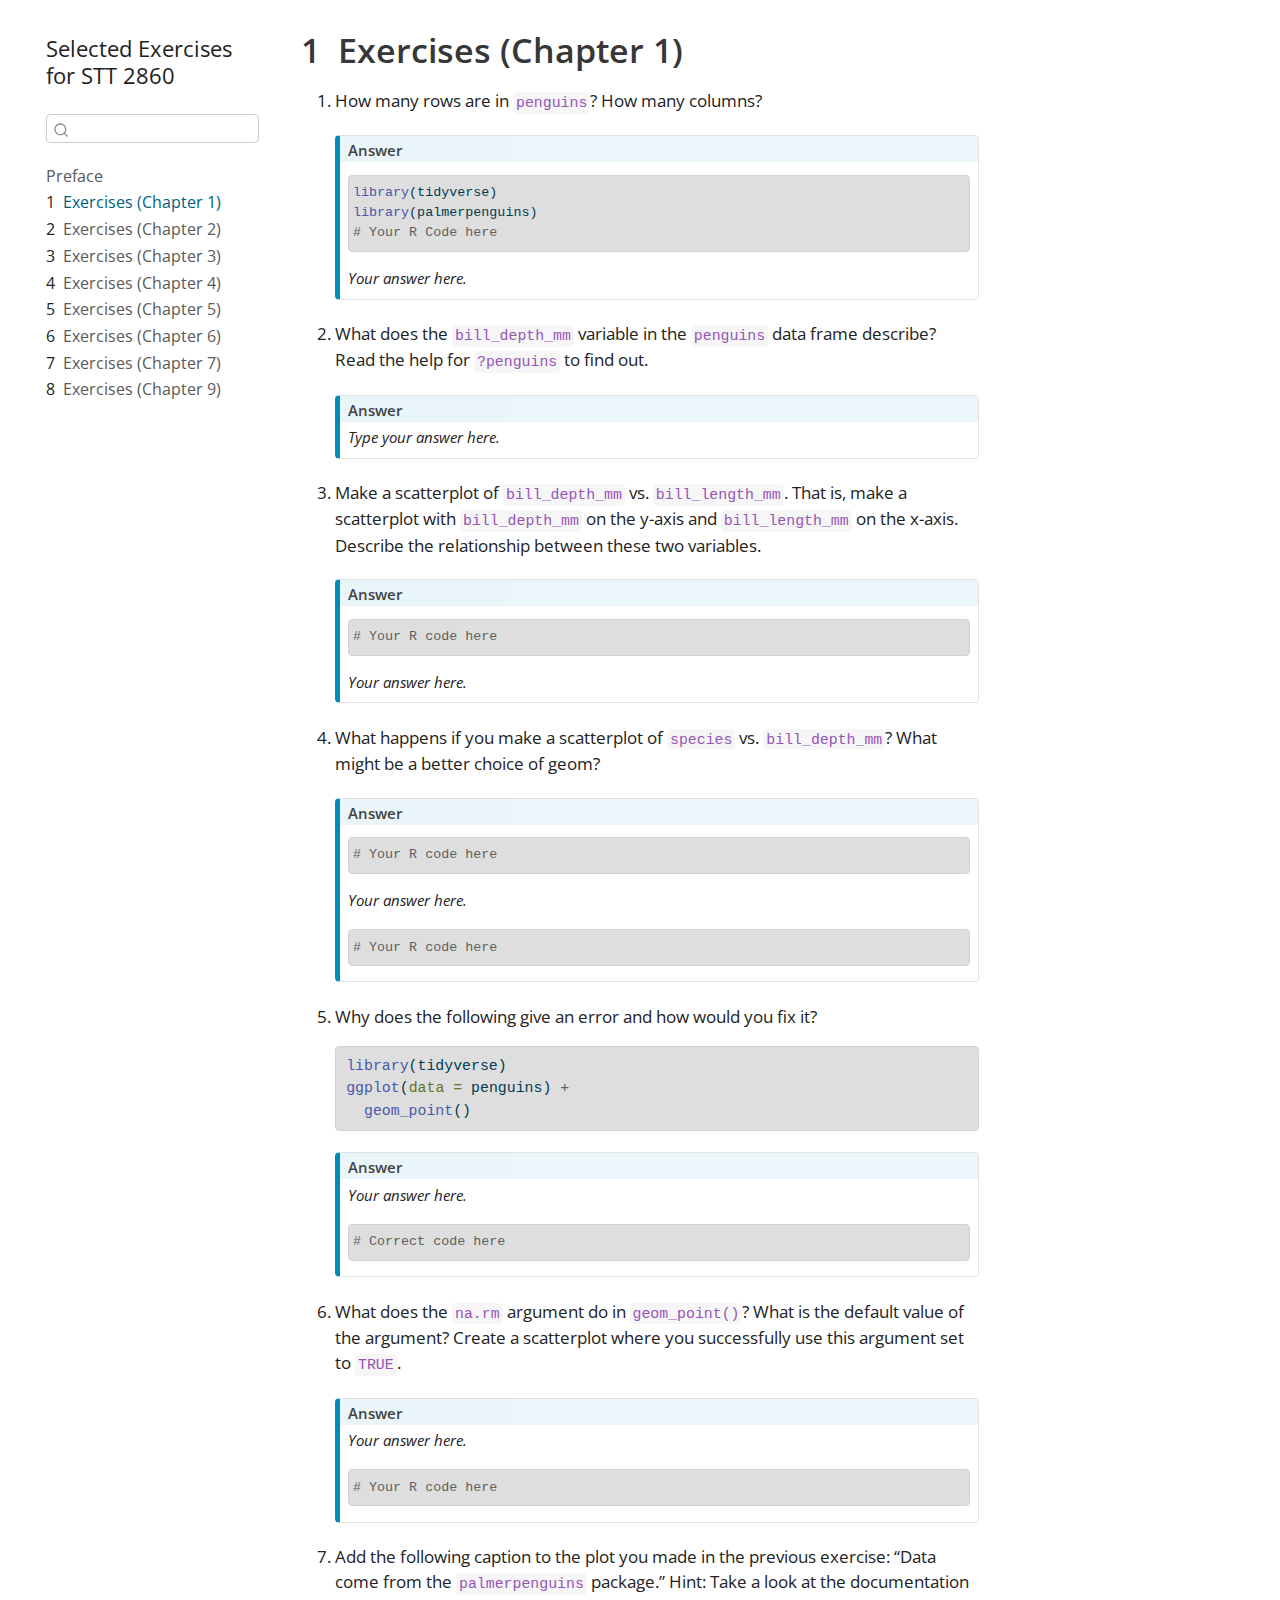
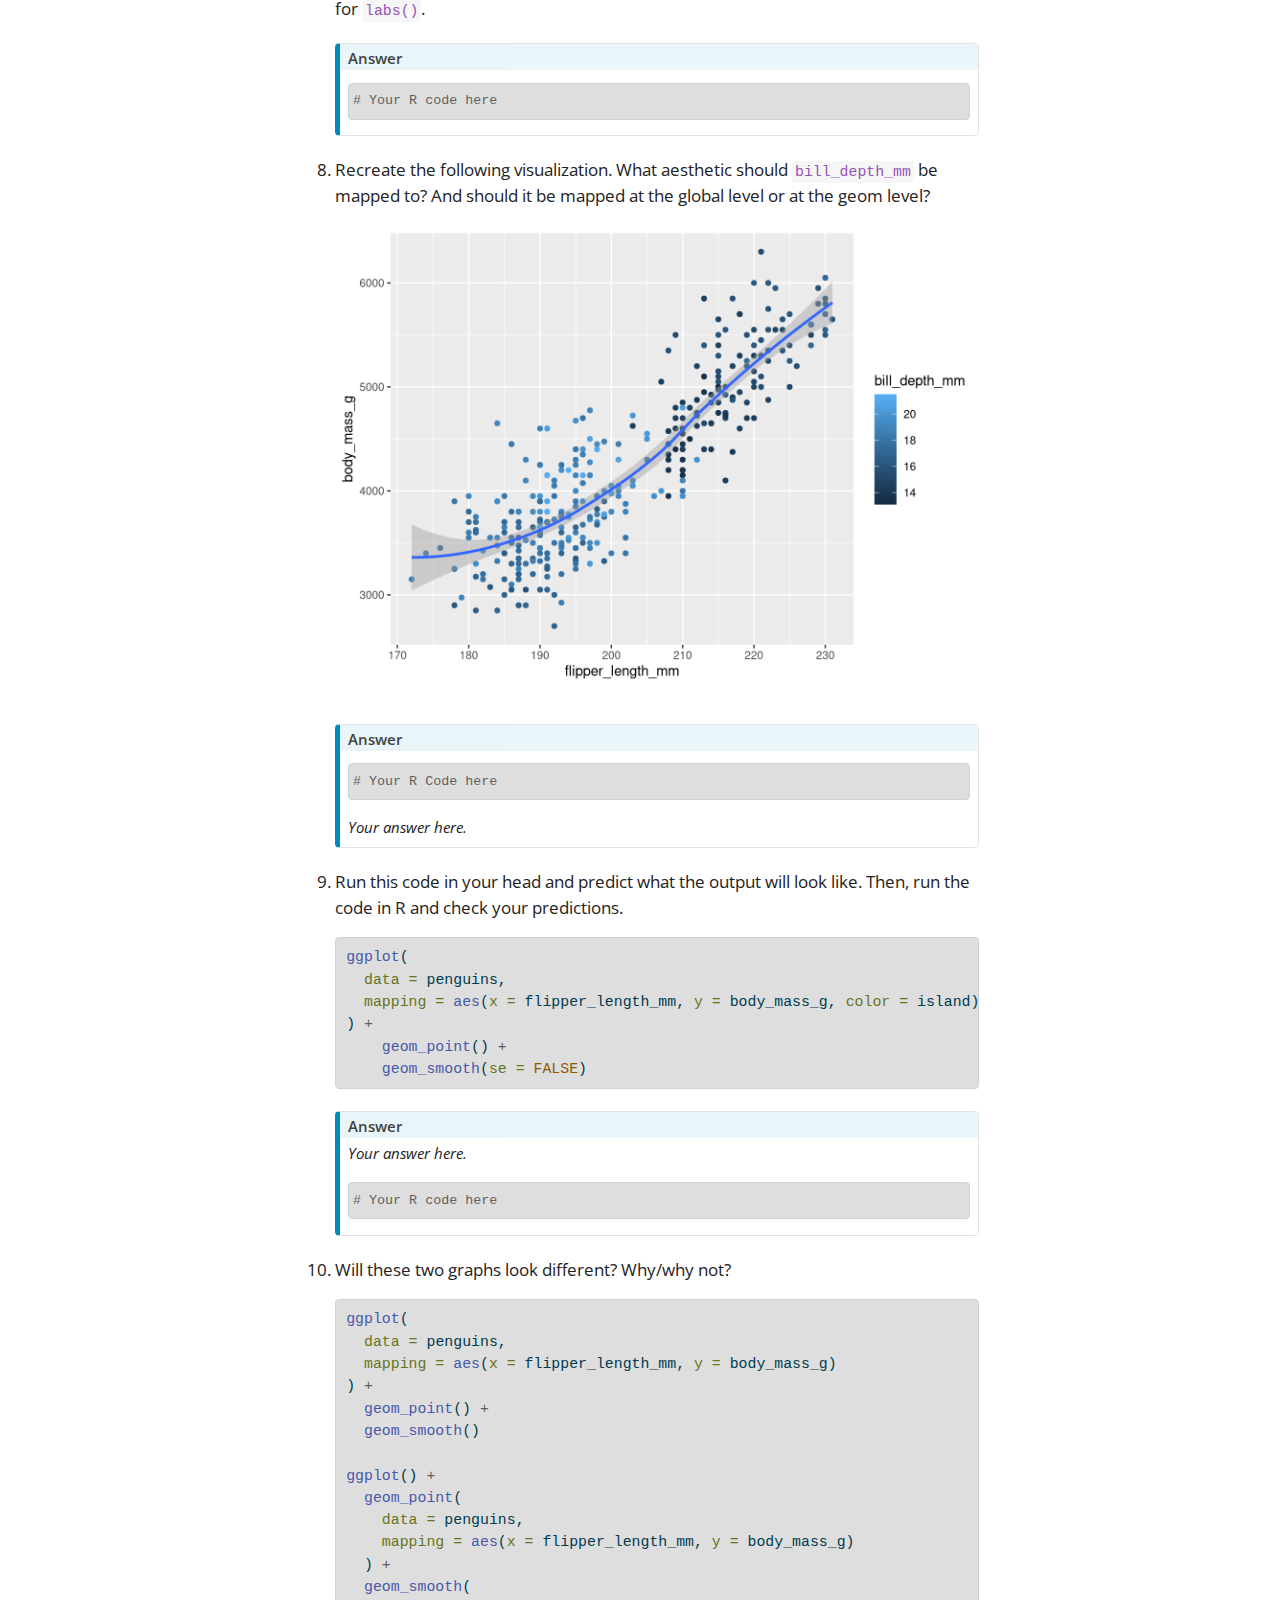
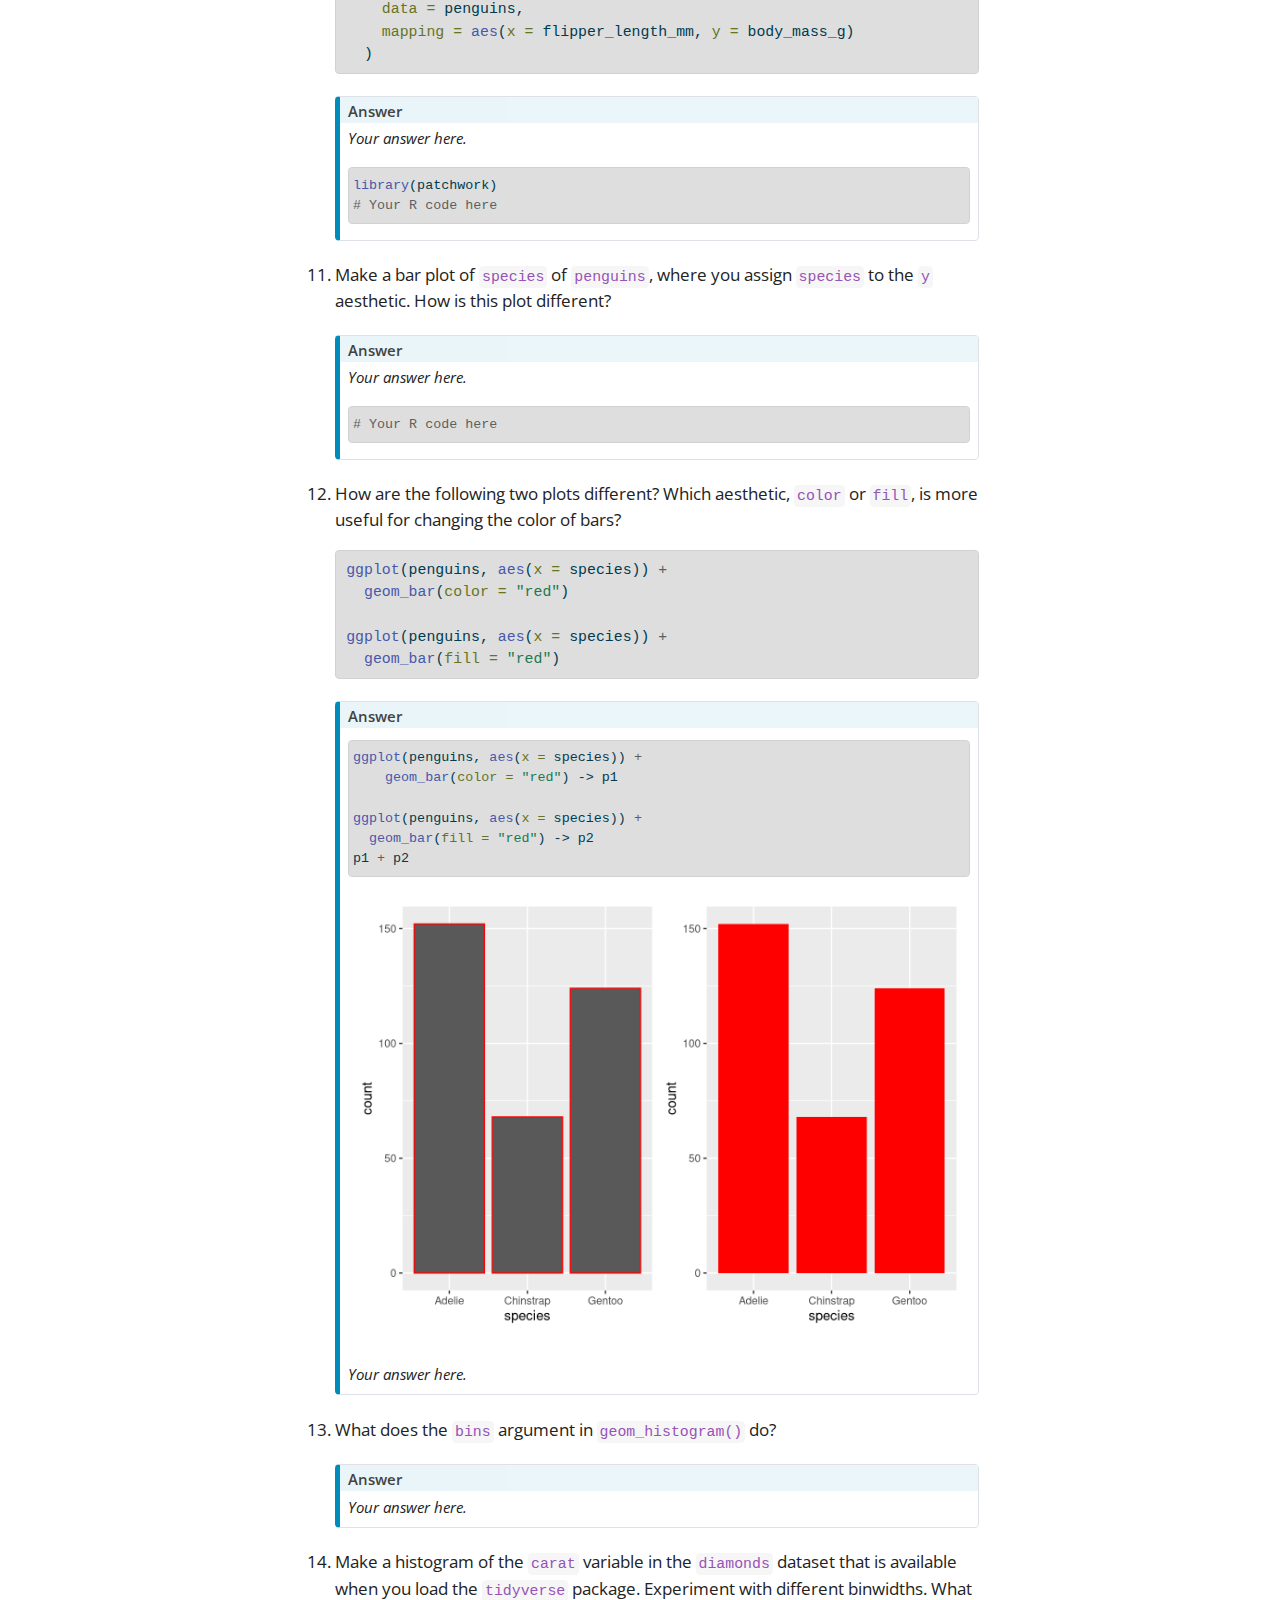
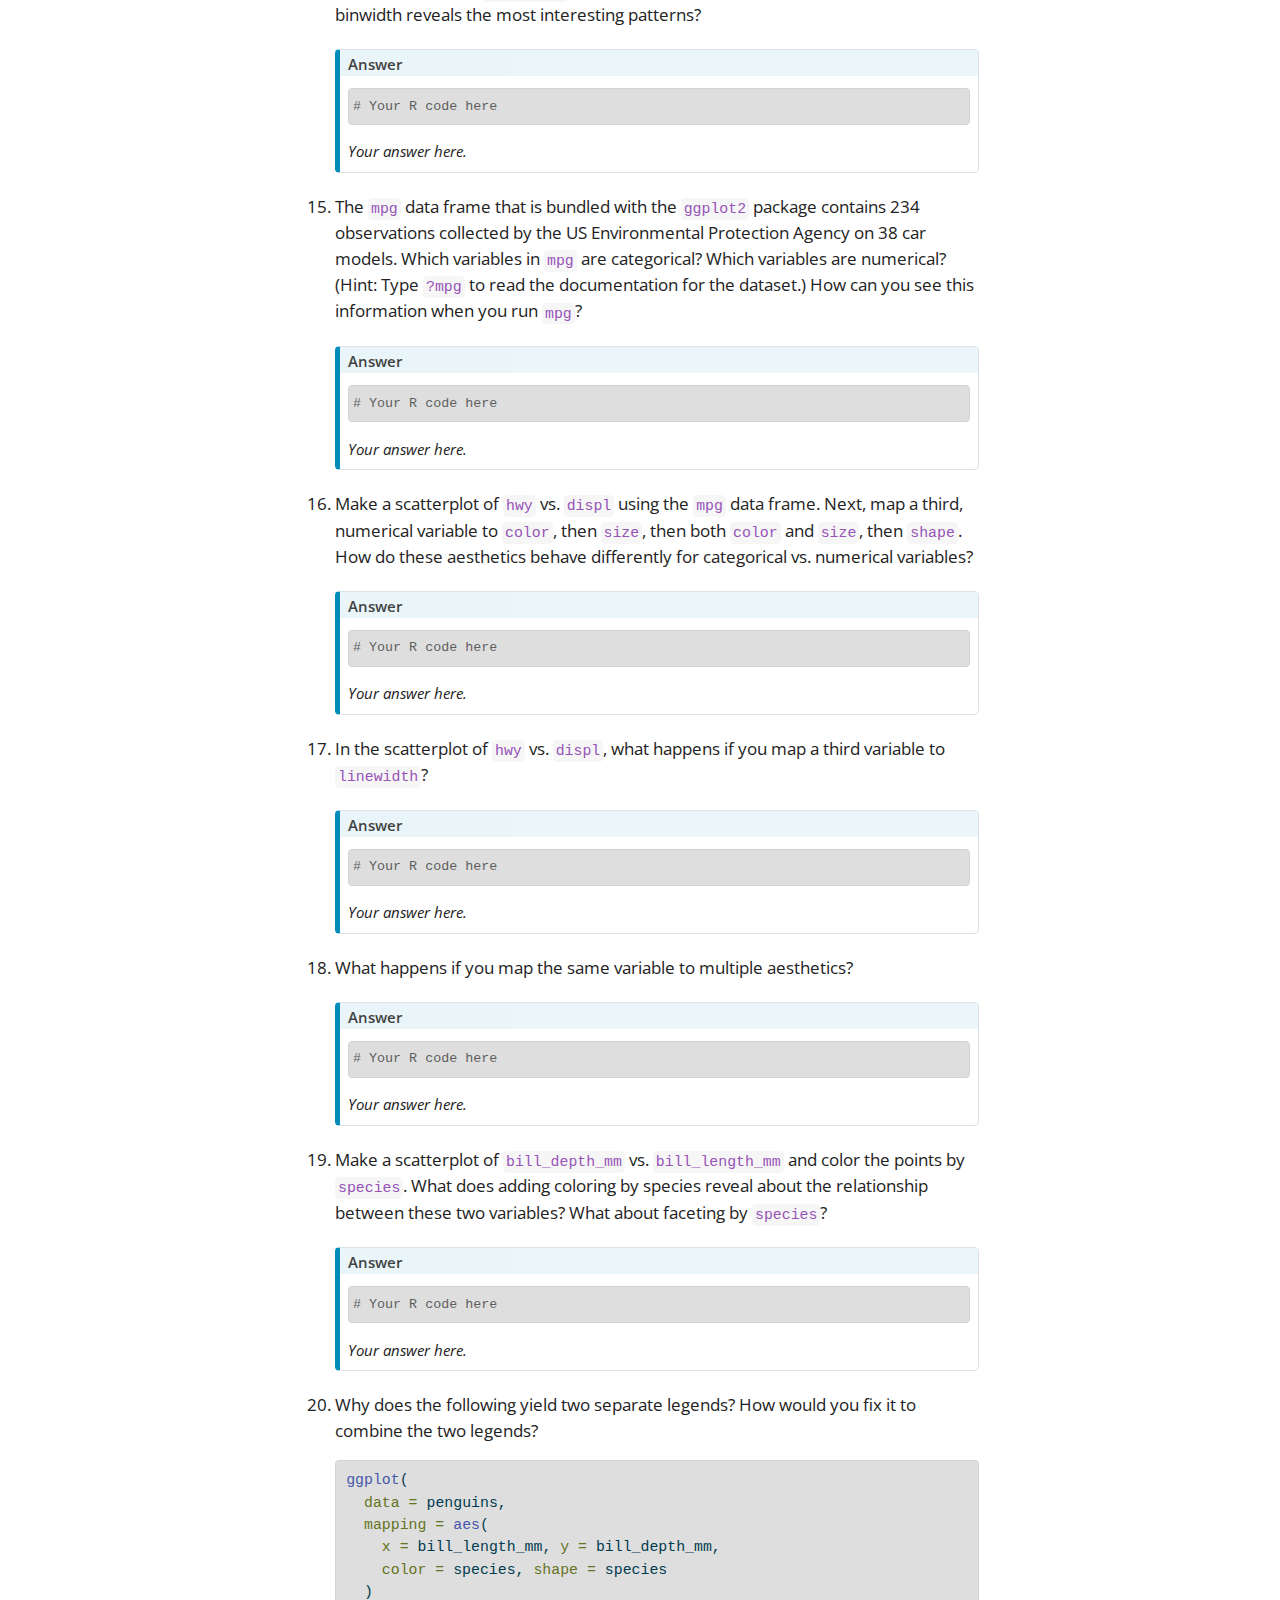
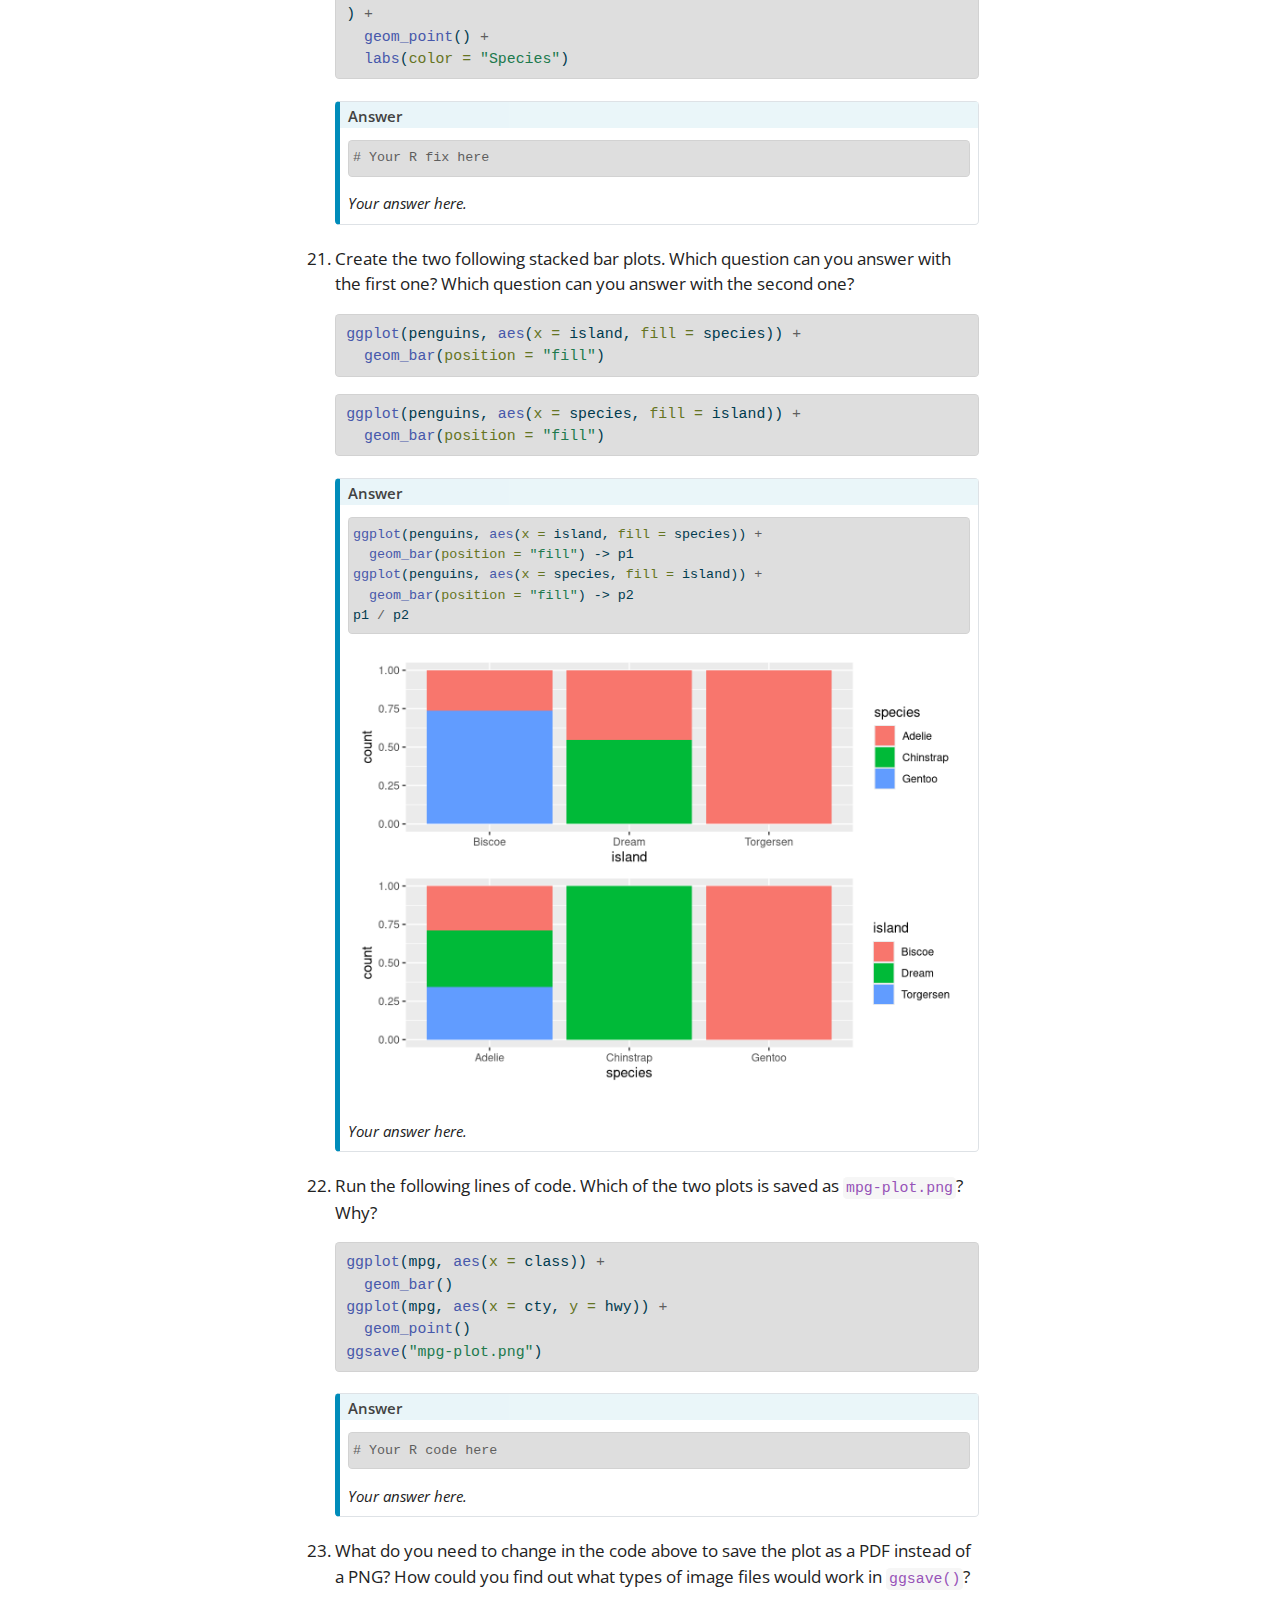
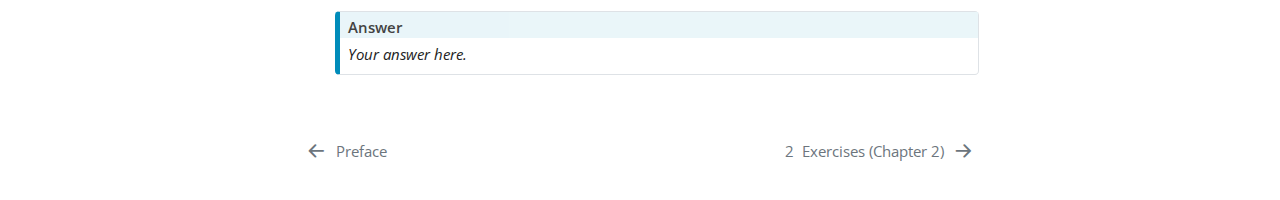
==== commit 9123765b: "tweakers" ====
--- a/docs/CH01.html
+++ b/docs/CH01.html
@@ -7,7 +7,7 @@
 <meta name="viewport" content="width=device-width, initial-scale=1.0, user-scalable=yes">
 
 
-<title>ch01</title>
+<title>Selected Exercises for STT 2860 - 1&nbsp; Exercises (Chapter 1)</title>
 <style>
 code{white-space: pre-wrap;}
 span.smallcaps{font-variant: small-caps;}
@@ -58,11 +58,14 @@
 
 
 <script src="site_libs/quarto-nav/quarto-nav.js"></script>
+<script src="site_libs/quarto-nav/headroom.min.js"></script>
 <script src="site_libs/clipboard/clipboard.min.js"></script>
 <script src="site_libs/quarto-search/autocomplete.umd.js"></script>
 <script src="site_libs/quarto-search/fuse.min.js"></script>
 <script src="site_libs/quarto-search/quarto-search.js"></script>
 <meta name="quarto:offset" content="./">
+<link href="./CH02.html" rel="next">
+<link href="./index.html" rel="prev">
 <script src="site_libs/quarto-html/quarto.js"></script>
 <script src="site_libs/quarto-html/popper.min.js"></script>
 <script src="site_libs/quarto-html/tippy.umd.min.js"></script>
@@ -96,23 +99,122 @@
 
 </head>
 
-<body>
+<body class="nav-sidebar floating">
 
 <div id="quarto-search-results"></div>
+  <header id="quarto-header" class="headroom fixed-top">
+  <nav class="quarto-secondary-nav">
+    <div class="container-fluid d-flex">
+      <button type="button" class="quarto-btn-toggle btn" data-bs-toggle="collapse" data-bs-target="#quarto-sidebar,#quarto-sidebar-glass" aria-controls="quarto-sidebar" aria-expanded="false" aria-label="Toggle sidebar navigation" onclick="if (window.quartoToggleHeadroom) { window.quartoToggleHeadroom(); }">
+        <i class="bi bi-layout-text-sidebar-reverse"></i>
+      </button>
+      <nav class="quarto-page-breadcrumbs" aria-label="breadcrumb"><ol class="breadcrumb"><li class="breadcrumb-item"><a href="./CH01.html"><span class="chapter-number">1</span>&nbsp; <span class="chapter-title">Exercises (Chapter 1)</span></a></li></ol></nav>
+      <a class="flex-grow-1" role="button" data-bs-toggle="collapse" data-bs-target="#quarto-sidebar,#quarto-sidebar-glass" aria-controls="quarto-sidebar" aria-expanded="false" aria-label="Toggle sidebar navigation" onclick="if (window.quartoToggleHeadroom) { window.quartoToggleHeadroom(); }">      
+      </a>
+      <button type="button" class="btn quarto-search-button" aria-label="" onclick="window.quartoOpenSearch();">
+        <i class="bi bi-search"></i>
+      </button>
+    </div>
+  </nav>
+</header>
 <!-- content -->
 <div id="quarto-content" class="quarto-container page-columns page-rows-contents page-layout-article">
 <!-- sidebar -->
+  <nav id="quarto-sidebar" class="sidebar collapse collapse-horizontal sidebar-navigation floating overflow-auto">
+    <div class="pt-lg-2 mt-2 text-left sidebar-header">
+    <div class="sidebar-title mb-0 py-0">
+      <a href="./">Selected Exercises for STT 2860</a> 
+    </div>
+      </div>
+        <div class="mt-2 flex-shrink-0 align-items-center">
+        <div class="sidebar-search">
+        <div id="quarto-search" class="" title="Search"></div>
+        </div>
+        </div>
+    <div class="sidebar-menu-container"> 
+    <ul class="list-unstyled mt-1">
+        <li class="sidebar-item">
+  <div class="sidebar-item-container"> 
+  <a href="./index.html" class="sidebar-item-text sidebar-link">
+ <span class="menu-text">Preface</span></a>
+  </div>
+</li>
+        <li class="sidebar-item">
+  <div class="sidebar-item-container"> 
+  <a href="./CH01.html" class="sidebar-item-text sidebar-link active">
+ <span class="menu-text"><span class="chapter-number">1</span>&nbsp; <span class="chapter-title">Exercises (Chapter 1)</span></span></a>
+  </div>
+</li>
+        <li class="sidebar-item">
+  <div class="sidebar-item-container"> 
+  <a href="./CH02.html" class="sidebar-item-text sidebar-link">
+ <span class="menu-text"><span class="chapter-number">2</span>&nbsp; <span class="chapter-title">Exercises (Chapter 2)</span></span></a>
+  </div>
+</li>
+        <li class="sidebar-item">
+  <div class="sidebar-item-container"> 
+  <a href="./CH03.html" class="sidebar-item-text sidebar-link">
+ <span class="menu-text"><span class="chapter-number">3</span>&nbsp; <span class="chapter-title">Exercises (Chapter 3)</span></span></a>
+  </div>
+</li>
+        <li class="sidebar-item">
+  <div class="sidebar-item-container"> 
+  <a href="./CH04.html" class="sidebar-item-text sidebar-link">
+ <span class="menu-text"><span class="chapter-number">4</span>&nbsp; <span class="chapter-title">Exercises (Chapter 4)</span></span></a>
+  </div>
+</li>
+        <li class="sidebar-item">
+  <div class="sidebar-item-container"> 
+  <a href="./CH05.html" class="sidebar-item-text sidebar-link">
+ <span class="menu-text"><span class="chapter-number">5</span>&nbsp; <span class="chapter-title">Exercises (Chapter 5)</span></span></a>
+  </div>
+</li>
+        <li class="sidebar-item">
+  <div class="sidebar-item-container"> 
+  <a href="./CH06.html" class="sidebar-item-text sidebar-link">
+ <span class="menu-text"><span class="chapter-number">6</span>&nbsp; <span class="chapter-title">Exercises (Chapter 6)</span></span></a>
+  </div>
+</li>
+        <li class="sidebar-item">
+  <div class="sidebar-item-container"> 
+  <a href="./CH07.html" class="sidebar-item-text sidebar-link">
+ <span class="menu-text"><span class="chapter-number">7</span>&nbsp; <span class="chapter-title">Exercises (Chapter 7)</span></span></a>
+  </div>
+</li>
+        <li class="sidebar-item">
+  <div class="sidebar-item-container"> 
+  <a href="./CH09.html" class="sidebar-item-text sidebar-link">
+ <span class="menu-text"><span class="chapter-number">8</span>&nbsp; <span class="chapter-title">Exercises (Chapter 9)</span></span></a>
+  </div>
+</li>
+    </ul>
+    </div>
+</nav>
+<div id="quarto-sidebar-glass" data-bs-toggle="collapse" data-bs-target="#quarto-sidebar,#quarto-sidebar-glass"></div>
 <!-- margin-sidebar -->
     <div id="quarto-margin-sidebar" class="sidebar margin-sidebar">
         
-    <div class="quarto-alternate-formats"><h2>Other Formats</h2><ul><li><a href="CH01.pdf"><i class="bi bi-file-pdf"></i>PDF</a></li></ul></div></div>
+    </div>
 <!-- main -->
 <main class="content" id="quarto-document-content">
 
-
-
-<section id="exercises-chapter-1" class="level3">
-<h3 class="anchored" data-anchor-id="exercises-chapter-1">Exercises (Chapter 1)</h3>
+<header id="title-block-header" class="quarto-title-block default">
+<div class="quarto-title">
+<h1 class="title"><span class="chapter-number">1</span>&nbsp; <span class="chapter-title">Exercises (Chapter 1)</span></h1>
+</div>
+
+
+
+<div class="quarto-title-meta">
+
+    
+  
+    
+  </div>
+  
+
+</header>
+
 <ol type="1">
 <li><p>How many rows are in <code>penguins</code>? How many columns?</p>
 <div class="callout callout-style-default callout-note no-icon callout-titled" title="Answer">
@@ -586,7 +688,6 @@
 </ol>
 
 
-</section>
 
 </main> <!-- /main -->
 <script id="quarto-html-after-body" type="application/javascript">
@@ -822,6 +923,18 @@
   }
 });
 </script>
+<nav class="page-navigation">
+  <div class="nav-page nav-page-previous">
+      <a href="./index.html" class="pagination-link">
+        <i class="bi bi-arrow-left-short"></i> <span class="nav-page-text">Preface</span>
+      </a>          
+  </div>
+  <div class="nav-page nav-page-next">
+      <a href="./CH02.html" class="pagination-link">
+        <span class="nav-page-text"><span class="chapter-number">2</span>&nbsp; <span class="chapter-title">Exercises (Chapter 2)</span></span> <i class="bi bi-arrow-right-short"></i>
+      </a>
+  </div>
+</nav>
 </div> <!-- /content -->
 
 
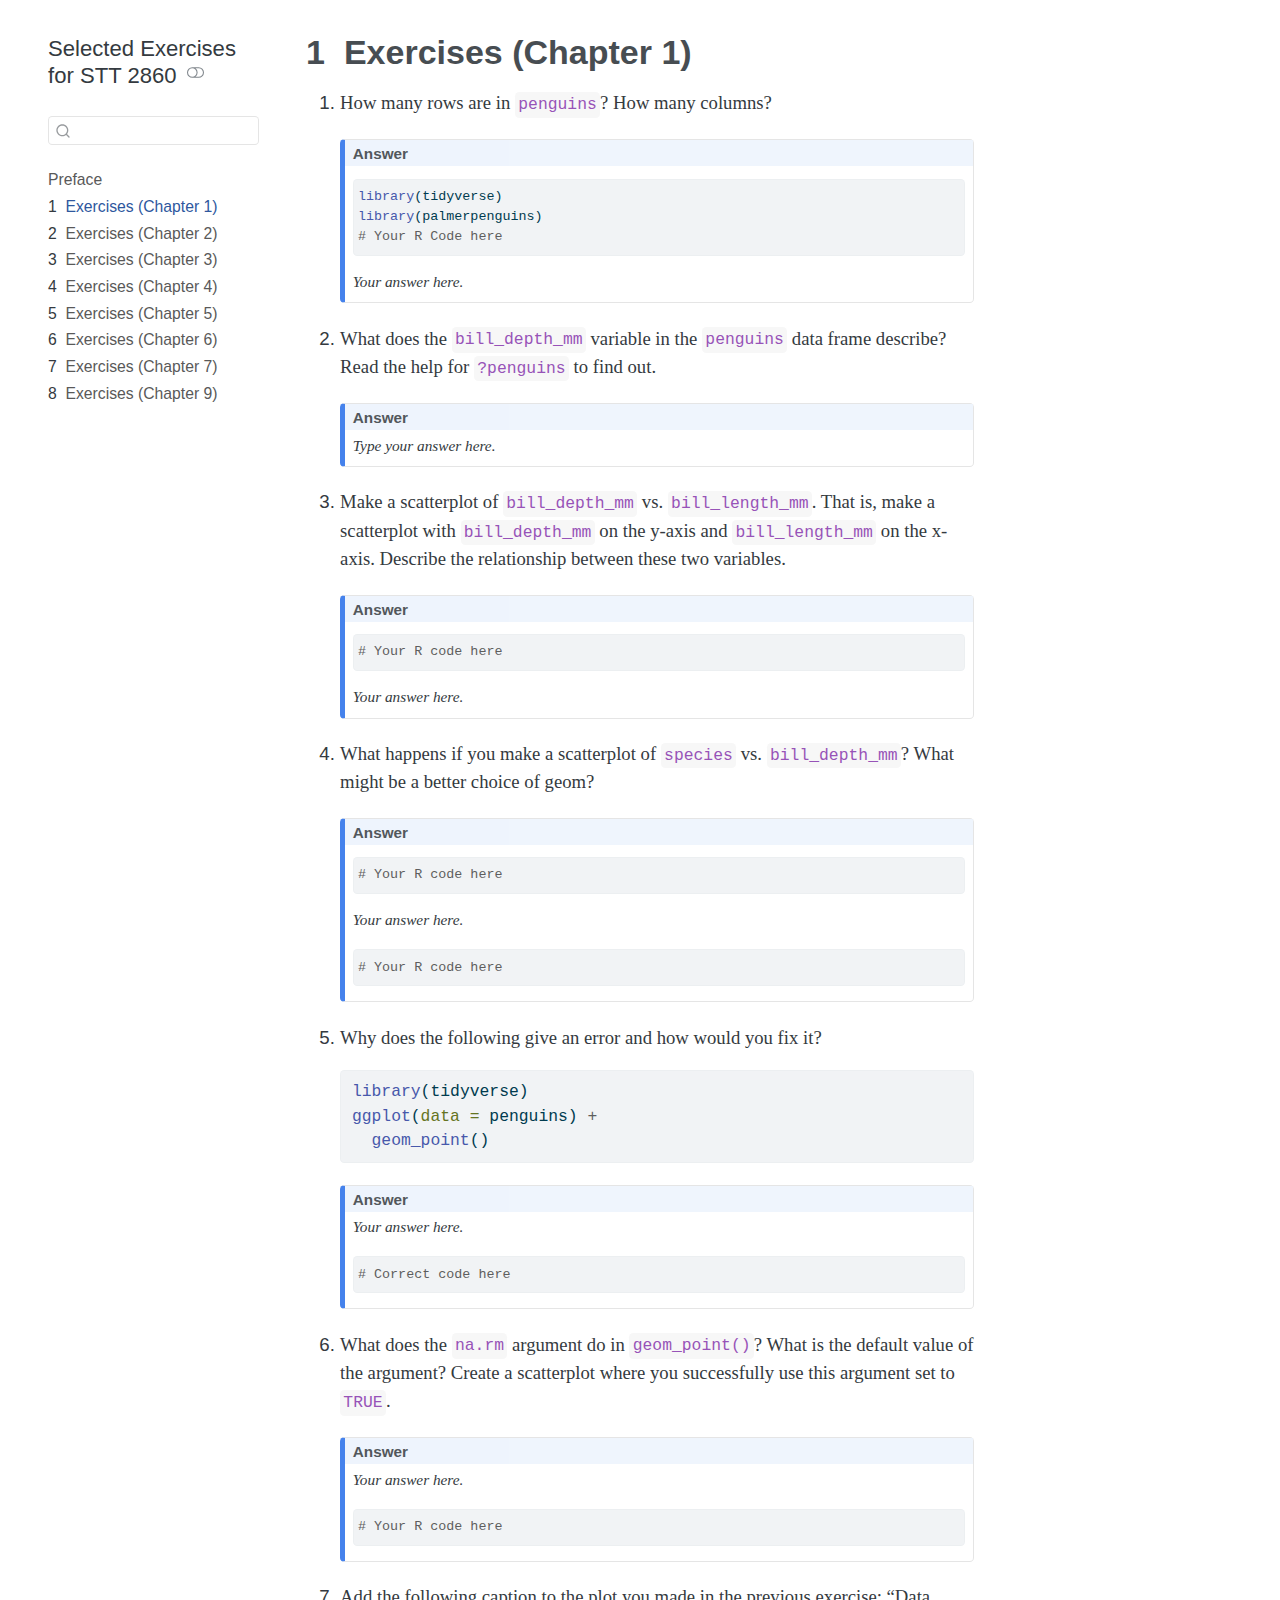
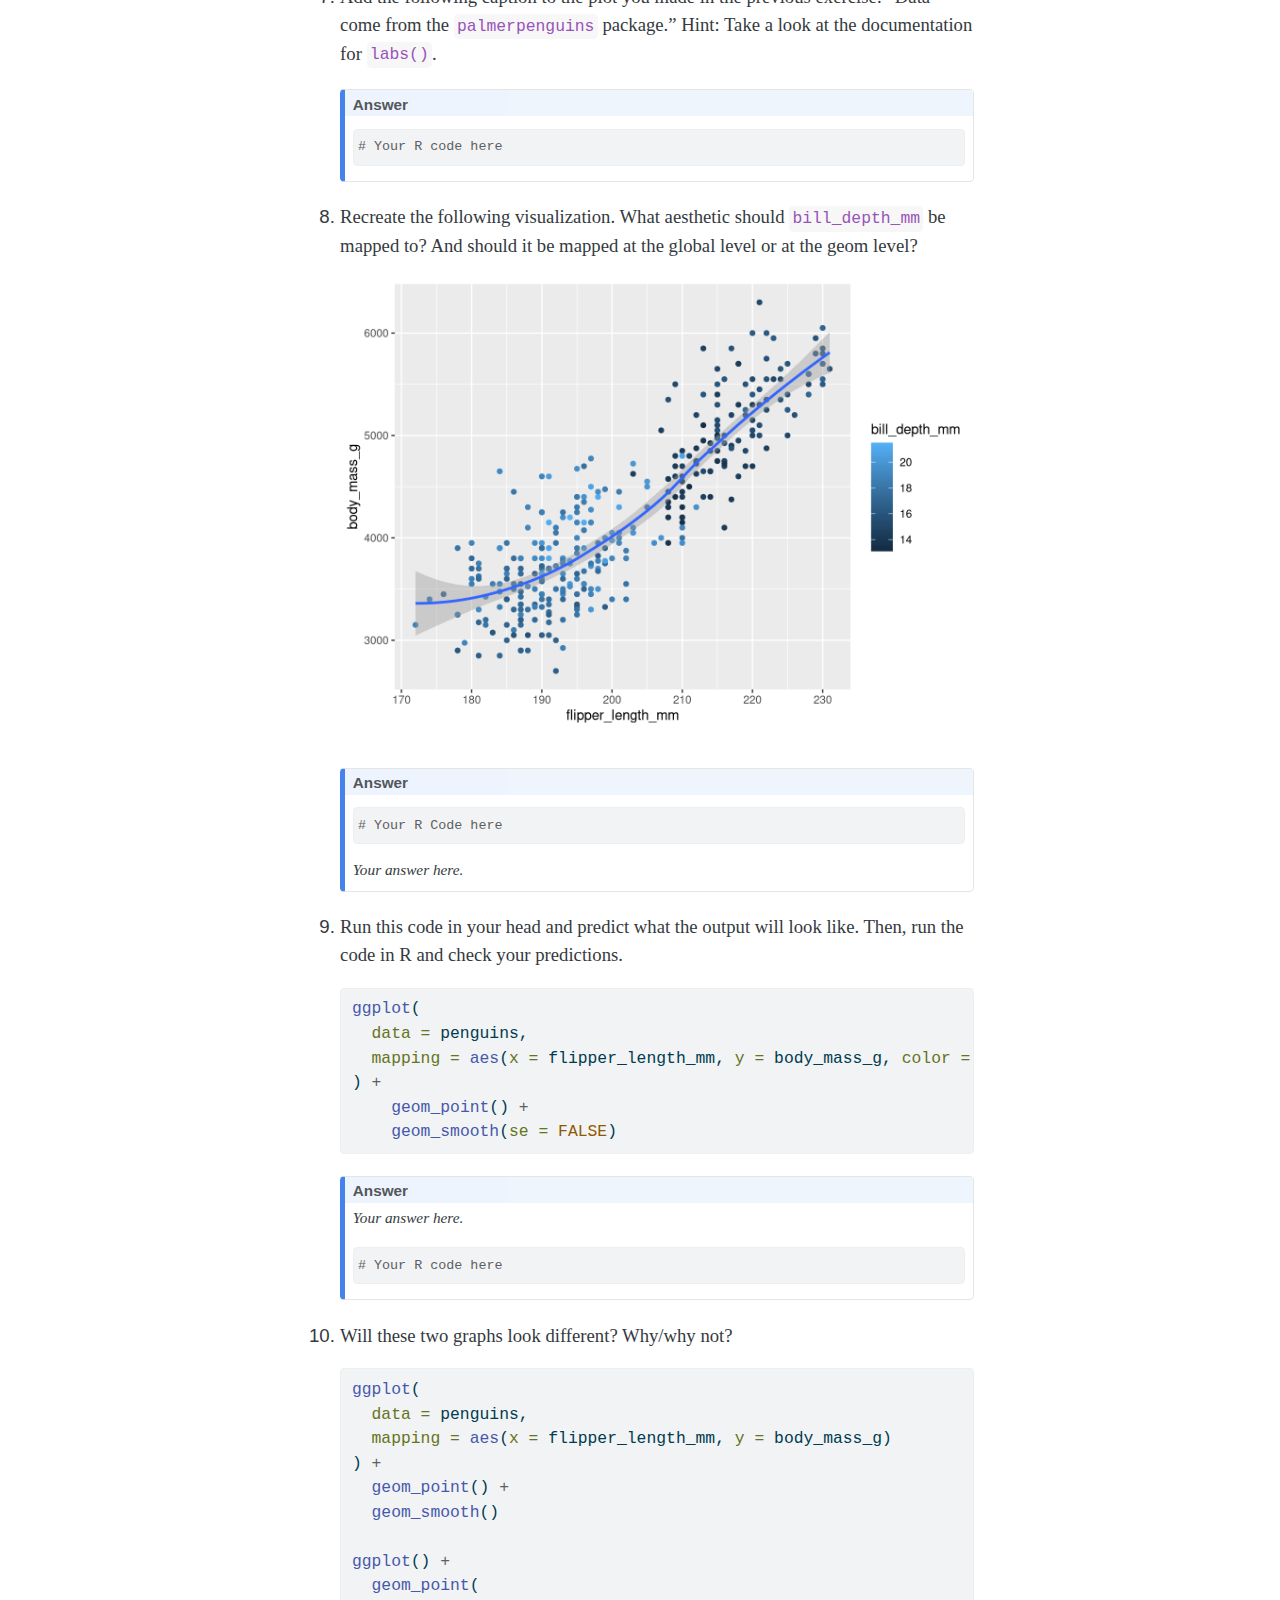
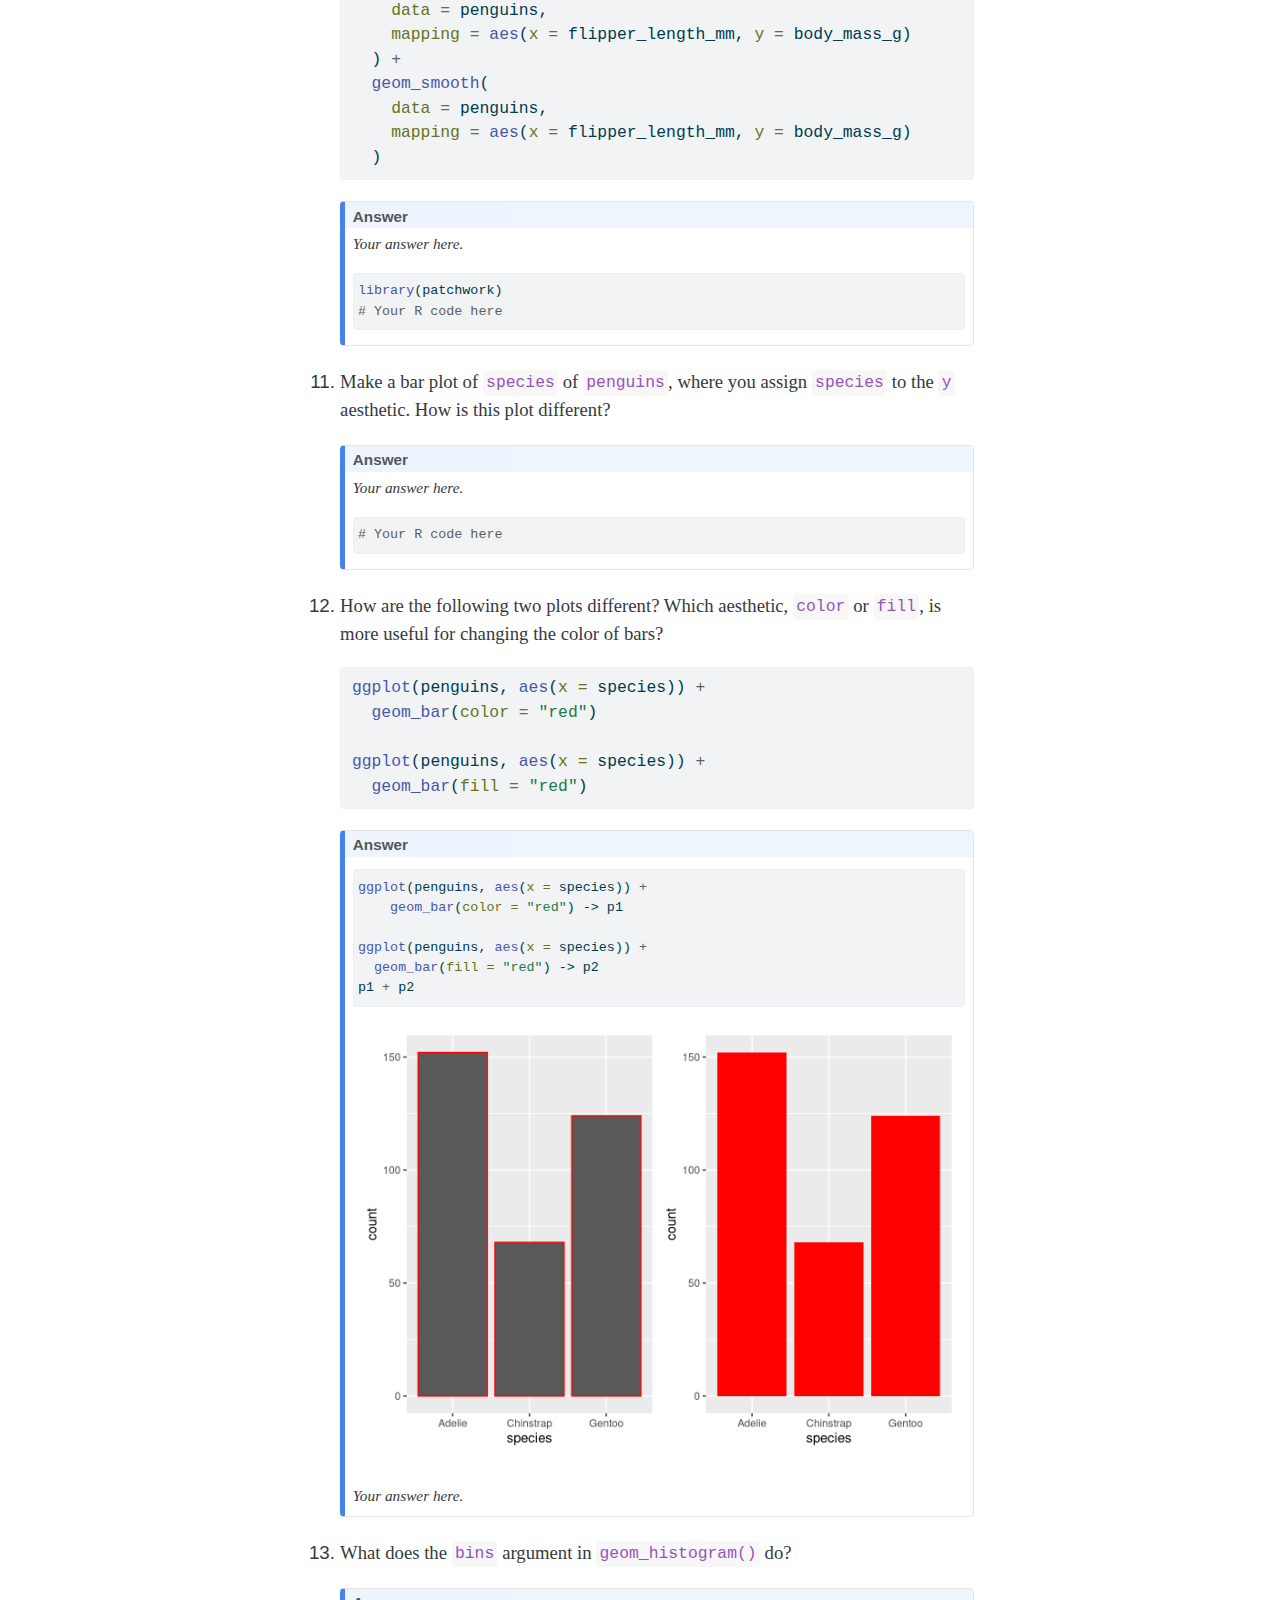
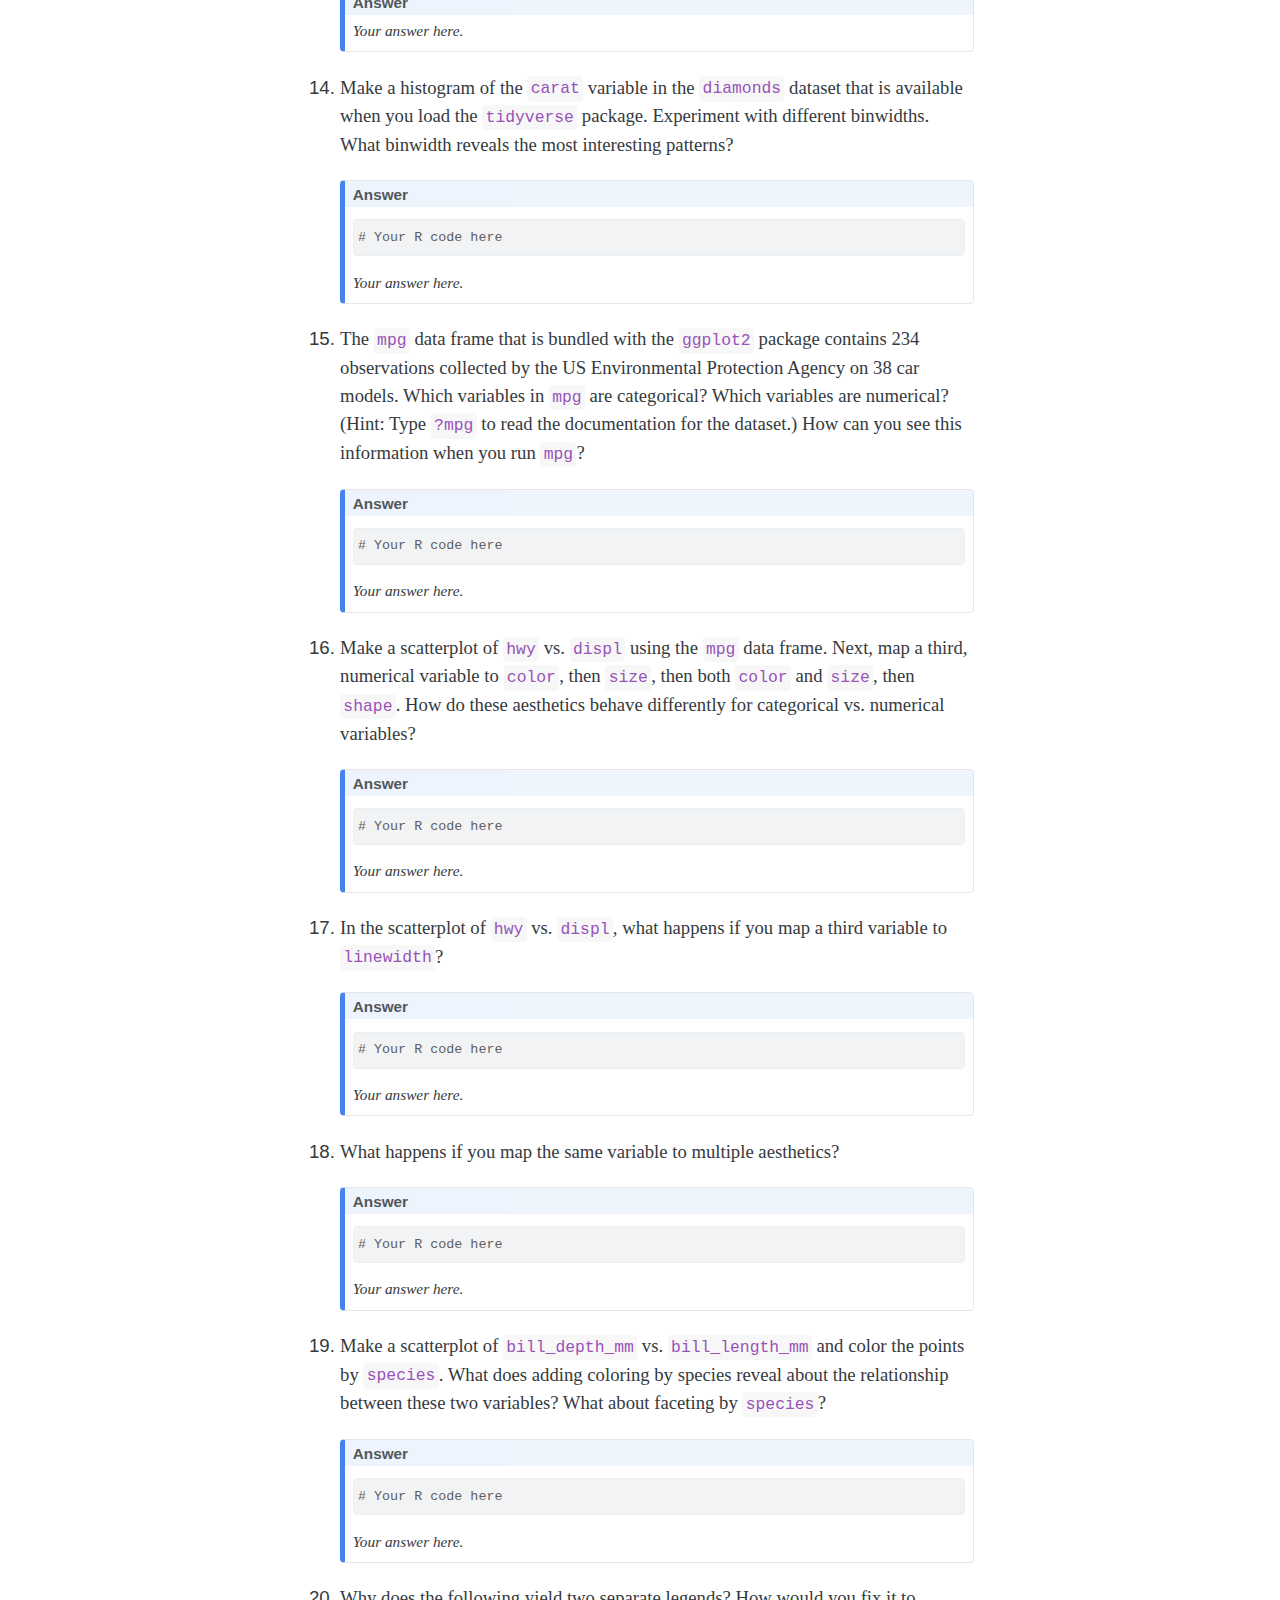
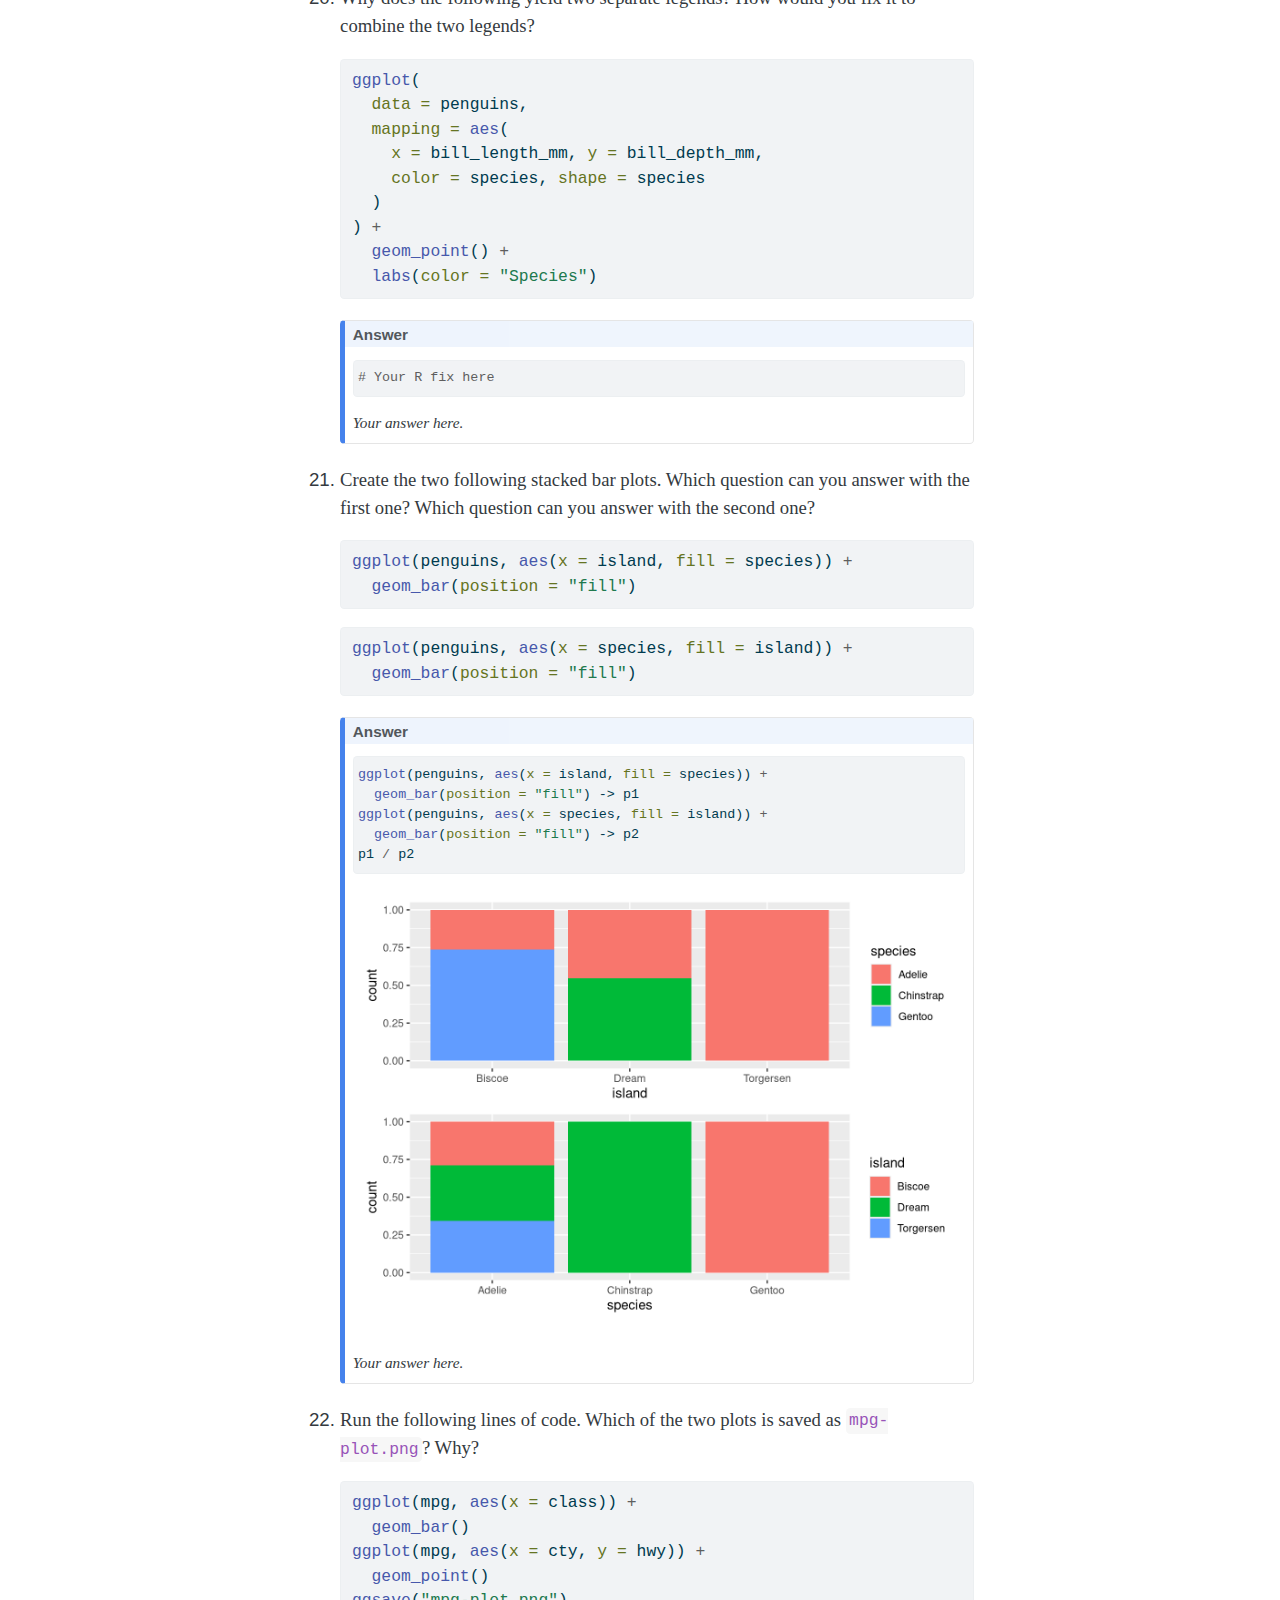
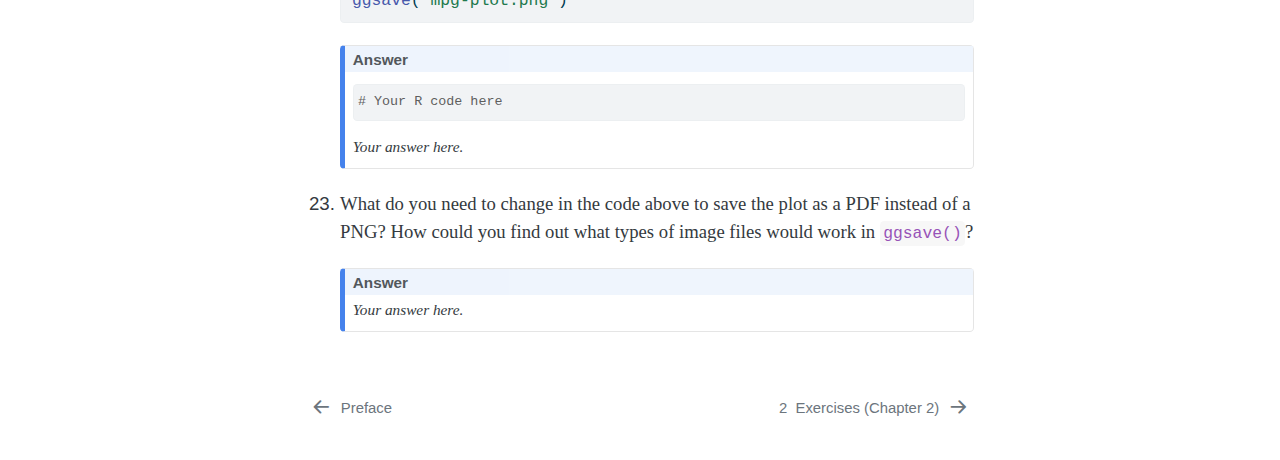
==== commit ffbb5dab: "tweakers" ====
--- a/docs/CH01.html
+++ b/docs/CH01.html
@@ -71,10 +71,12 @@
 <script src="site_libs/quarto-html/tippy.umd.min.js"></script>
 <script src="site_libs/quarto-html/anchor.min.js"></script>
 <link href="site_libs/quarto-html/tippy.css" rel="stylesheet">
-<link href="site_libs/quarto-html/quarto-syntax-highlighting.css" rel="stylesheet" id="quarto-text-highlighting-styles">
+<link href="site_libs/quarto-html/quarto-syntax-highlighting.css" rel="stylesheet" class="quarto-color-scheme" id="quarto-text-highlighting-styles">
+<link href="site_libs/quarto-html/quarto-syntax-highlighting-dark.css" rel="prefetch" class="quarto-color-scheme quarto-color-alternate" id="quarto-text-highlighting-styles">
 <script src="site_libs/bootstrap/bootstrap.min.js"></script>
 <link href="site_libs/bootstrap/bootstrap-icons.css" rel="stylesheet">
-<link href="site_libs/bootstrap/bootstrap.min.css" rel="stylesheet" id="quarto-bootstrap" data-mode="light">
+<link href="site_libs/bootstrap/bootstrap.min.css" rel="stylesheet" class="quarto-color-scheme" id="quarto-bootstrap" data-mode="light">
+<link href="site_libs/bootstrap/bootstrap-dark.min.css" rel="prefetch" class="quarto-color-scheme quarto-color-alternate" id="quarto-bootstrap" data-mode="dark">
 <script id="quarto-search-options" type="application/json">{
   "location": "sidebar",
   "copy-button": false,
@@ -124,6 +126,9 @@
     <div class="pt-lg-2 mt-2 text-left sidebar-header">
     <div class="sidebar-title mb-0 py-0">
       <a href="./">Selected Exercises for STT 2860</a> 
+        <div class="sidebar-tools-main">
+  <a href="" class="quarto-color-scheme-toggle quarto-navigation-tool  px-1" onclick="window.quartoToggleColorScheme(); return false;" title="Toggle dark mode"><i class="bi"></i></a>
+</div>
     </div>
       </div>
         <div class="mt-2 flex-shrink-0 align-items-center">
@@ -710,6 +715,121 @@
     }
   }
   toggleBodyColorPrimary();  
+  const disableStylesheet = (stylesheets) => {
+    for (let i=0; i < stylesheets.length; i++) {
+      const stylesheet = stylesheets[i];
+      stylesheet.rel = 'prefetch';
+    }
+  }
+  const enableStylesheet = (stylesheets) => {
+    for (let i=0; i < stylesheets.length; i++) {
+      const stylesheet = stylesheets[i];
+      stylesheet.rel = 'stylesheet';
+    }
+  }
+  const manageTransitions = (selector, allowTransitions) => {
+    const els = window.document.querySelectorAll(selector);
+    for (let i=0; i < els.length; i++) {
+      const el = els[i];
+      if (allowTransitions) {
+        el.classList.remove('notransition');
+      } else {
+        el.classList.add('notransition');
+      }
+    }
+  }
+  const toggleColorMode = (alternate) => {
+    // Switch the stylesheets
+    const alternateStylesheets = window.document.querySelectorAll('link.quarto-color-scheme.quarto-color-alternate');
+    manageTransitions('#quarto-margin-sidebar .nav-link', false);
+    if (alternate) {
+      enableStylesheet(alternateStylesheets);
+      for (const sheetNode of alternateStylesheets) {
+        if (sheetNode.id === "quarto-bootstrap") {
+          toggleBodyColorMode(sheetNode);
+        }
+      }
+    } else {
+      disableStylesheet(alternateStylesheets);
+      toggleBodyColorPrimary();
+    }
+    manageTransitions('#quarto-margin-sidebar .nav-link', true);
+    // Switch the toggles
+    const toggles = window.document.querySelectorAll('.quarto-color-scheme-toggle');
+    for (let i=0; i < toggles.length; i++) {
+      const toggle = toggles[i];
+      if (toggle) {
+        if (alternate) {
+          toggle.classList.add("alternate");     
+        } else {
+          toggle.classList.remove("alternate");
+        }
+      }
+    }
+    // Hack to workaround the fact that safari doesn't
+    // properly recolor the scrollbar when toggling (#1455)
+    if (navigator.userAgent.indexOf('Safari') > 0 && navigator.userAgent.indexOf('Chrome') == -1) {
+      manageTransitions("body", false);
+      window.scrollTo(0, 1);
+      setTimeout(() => {
+        window.scrollTo(0, 0);
+        manageTransitions("body", true);
+      }, 40);  
+    }
+  }
+  const isFileUrl = () => { 
+    return window.location.protocol === 'file:';
+  }
+  const hasAlternateSentinel = () => {  
+    let styleSentinel = getColorSchemeSentinel();
+    if (styleSentinel !== null) {
+      return styleSentinel === "alternate";
+    } else {
+      return false;
+    }
+  }
+  const setStyleSentinel = (alternate) => {
+    const value = alternate ? "alternate" : "default";
+    if (!isFileUrl()) {
+      window.localStorage.setItem("quarto-color-scheme", value);
+    } else {
+      localAlternateSentinel = value;
+    }
+  }
+  const getColorSchemeSentinel = () => {
+    if (!isFileUrl()) {
+      const storageValue = window.localStorage.getItem("quarto-color-scheme");
+      return storageValue != null ? storageValue : localAlternateSentinel;
+    } else {
+      return localAlternateSentinel;
+    }
+  }
+  let localAlternateSentinel = 'default';
+  // Dark / light mode switch
+  window.quartoToggleColorScheme = () => {
+    // Read the current dark / light value 
+    let toAlternate = !hasAlternateSentinel();
+    toggleColorMode(toAlternate);
+    setStyleSentinel(toAlternate);
+  };
+  // Ensure there is a toggle, if there isn't float one in the top right
+  if (window.document.querySelector('.quarto-color-scheme-toggle') === null) {
+    const a = window.document.createElement('a');
+    a.classList.add('top-right');
+    a.classList.add('quarto-color-scheme-toggle');
+    a.href = "";
+    a.onclick = function() { try { window.quartoToggleColorScheme(); } catch {} return false; };
+    const i = window.document.createElement("i");
+    i.classList.add('bi');
+    a.appendChild(i);
+    window.document.body.appendChild(a);
+  }
+  // Switch to dark mode if need be
+  if (hasAlternateSentinel()) {
+    toggleColorMode(true);
+  } else {
+    toggleColorMode(false);
+  }
   const icon = "";
   const anchorJS = new window.AnchorJS();
   anchorJS.options = {
--- a/docs/site_libs/quarto-html/quarto-syntax-highlighting-dark.css
+++ b/docs/site_libs/quarto-html/quarto-syntax-highlighting-dark.css
@@ -0,0 +1,189 @@
+/* quarto syntax highlight colors */
+:root {
+  --quarto-hl-al-color: #f07178;
+  --quarto-hl-an-color: #d4d0ab;
+  --quarto-hl-at-color: #00e0e0;
+  --quarto-hl-bn-color: #d4d0ab;
+  --quarto-hl-bu-color: #abe338;
+  --quarto-hl-ch-color: #abe338;
+  --quarto-hl-co-color: #f8f8f2;
+  --quarto-hl-cv-color: #ffd700;
+  --quarto-hl-cn-color: #ffd700;
+  --quarto-hl-cf-color: #ffa07a;
+  --quarto-hl-dt-color: #ffa07a;
+  --quarto-hl-dv-color: #d4d0ab;
+  --quarto-hl-do-color: #f8f8f2;
+  --quarto-hl-er-color: #f07178;
+  --quarto-hl-ex-color: #00e0e0;
+  --quarto-hl-fl-color: #d4d0ab;
+  --quarto-hl-fu-color: #ffa07a;
+  --quarto-hl-im-color: #abe338;
+  --quarto-hl-in-color: #d4d0ab;
+  --quarto-hl-kw-color: #ffa07a;
+  --quarto-hl-op-color: #ffa07a;
+  --quarto-hl-ot-color: #00e0e0;
+  --quarto-hl-pp-color: #dcc6e0;
+  --quarto-hl-re-color: #00e0e0;
+  --quarto-hl-sc-color: #abe338;
+  --quarto-hl-ss-color: #abe338;
+  --quarto-hl-st-color: #abe338;
+  --quarto-hl-va-color: #00e0e0;
+  --quarto-hl-vs-color: #abe338;
+  --quarto-hl-wa-color: #dcc6e0;
+}
+
+/* other quarto variables */
+:root {
+  --quarto-font-monospace: SFMono-Regular, Menlo, Monaco, Consolas, "Liberation Mono", "Courier New", monospace;
+}
+
+code span.al {
+  background-color: #2a0f15;
+  font-weight: bold;
+  color: #f07178;
+}
+
+code span.an {
+  color: #d4d0ab;
+}
+
+code span.at {
+  color: #00e0e0;
+}
+
+code span.bn {
+  color: #d4d0ab;
+}
+
+code span.bu {
+  color: #abe338;
+}
+
+code span.ch {
+  color: #abe338;
+}
+
+code span.co {
+  font-style: italic;
+  color: #f8f8f2;
+}
+
+code span.cv {
+  color: #ffd700;
+}
+
+code span.cn {
+  color: #ffd700;
+}
+
+code span.cf {
+  font-weight: bold;
+  color: #ffa07a;
+}
+
+code span.dt {
+  color: #ffa07a;
+}
+
+code span.dv {
+  color: #d4d0ab;
+}
+
+code span.do {
+  color: #f8f8f2;
+}
+
+code span.er {
+  color: #f07178;
+  text-decoration: underline;
+}
+
+code span.ex {
+  font-weight: bold;
+  color: #00e0e0;
+}
+
+code span.fl {
+  color: #d4d0ab;
+}
+
+code span.fu {
+  color: #ffa07a;
+}
+
+code span.im {
+  color: #abe338;
+}
+
+code span.in {
+  color: #d4d0ab;
+}
+
+code span.kw {
+  font-weight: bold;
+  color: #ffa07a;
+}
+
+pre > code.sourceCode > span {
+  color: #f8f8f2;
+}
+
+code span {
+  color: #f8f8f2;
+}
+
+code.sourceCode > span {
+  color: #f8f8f2;
+}
+
+div.sourceCode,
+div.sourceCode pre.sourceCode {
+  color: #f8f8f2;
+}
+
+code span.op {
+  color: #ffa07a;
+}
+
+code span.ot {
+  color: #00e0e0;
+}
+
+code span.pp {
+  color: #dcc6e0;
+}
+
+code span.re {
+  background-color: #f8f8f2;
+  color: #00e0e0;
+}
+
+code span.sc {
+  color: #abe338;
+}
+
+code span.ss {
+  color: #abe338;
+}
+
+code span.st {
+  color: #abe338;
+}
+
+code span.va {
+  color: #00e0e0;
+}
+
+code span.vs {
+  color: #abe338;
+}
+
+code span.wa {
+  color: #dcc6e0;
+}
+
+.prevent-inlining {
+  content: "</";
+}
+
+/*# sourceMappingURL=935a306eefa94366c21e1a970dddb765.css.map */
